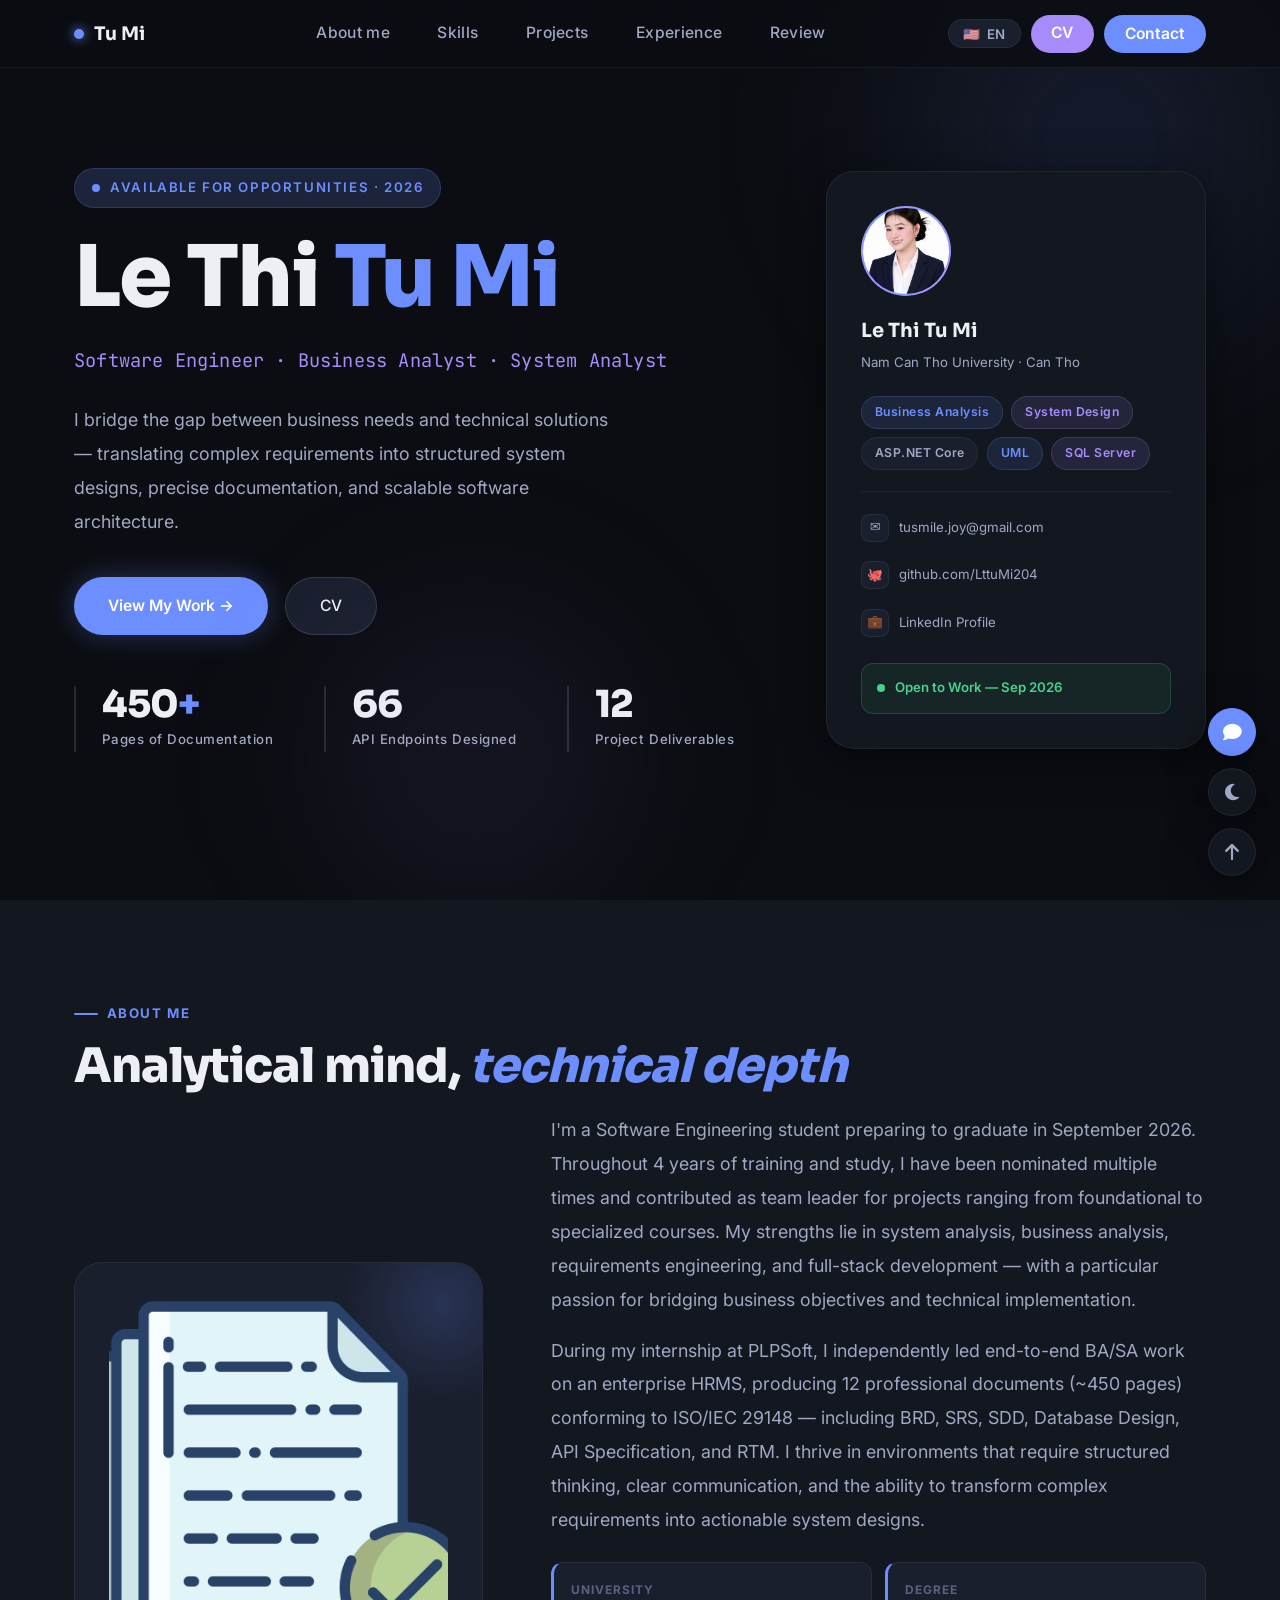
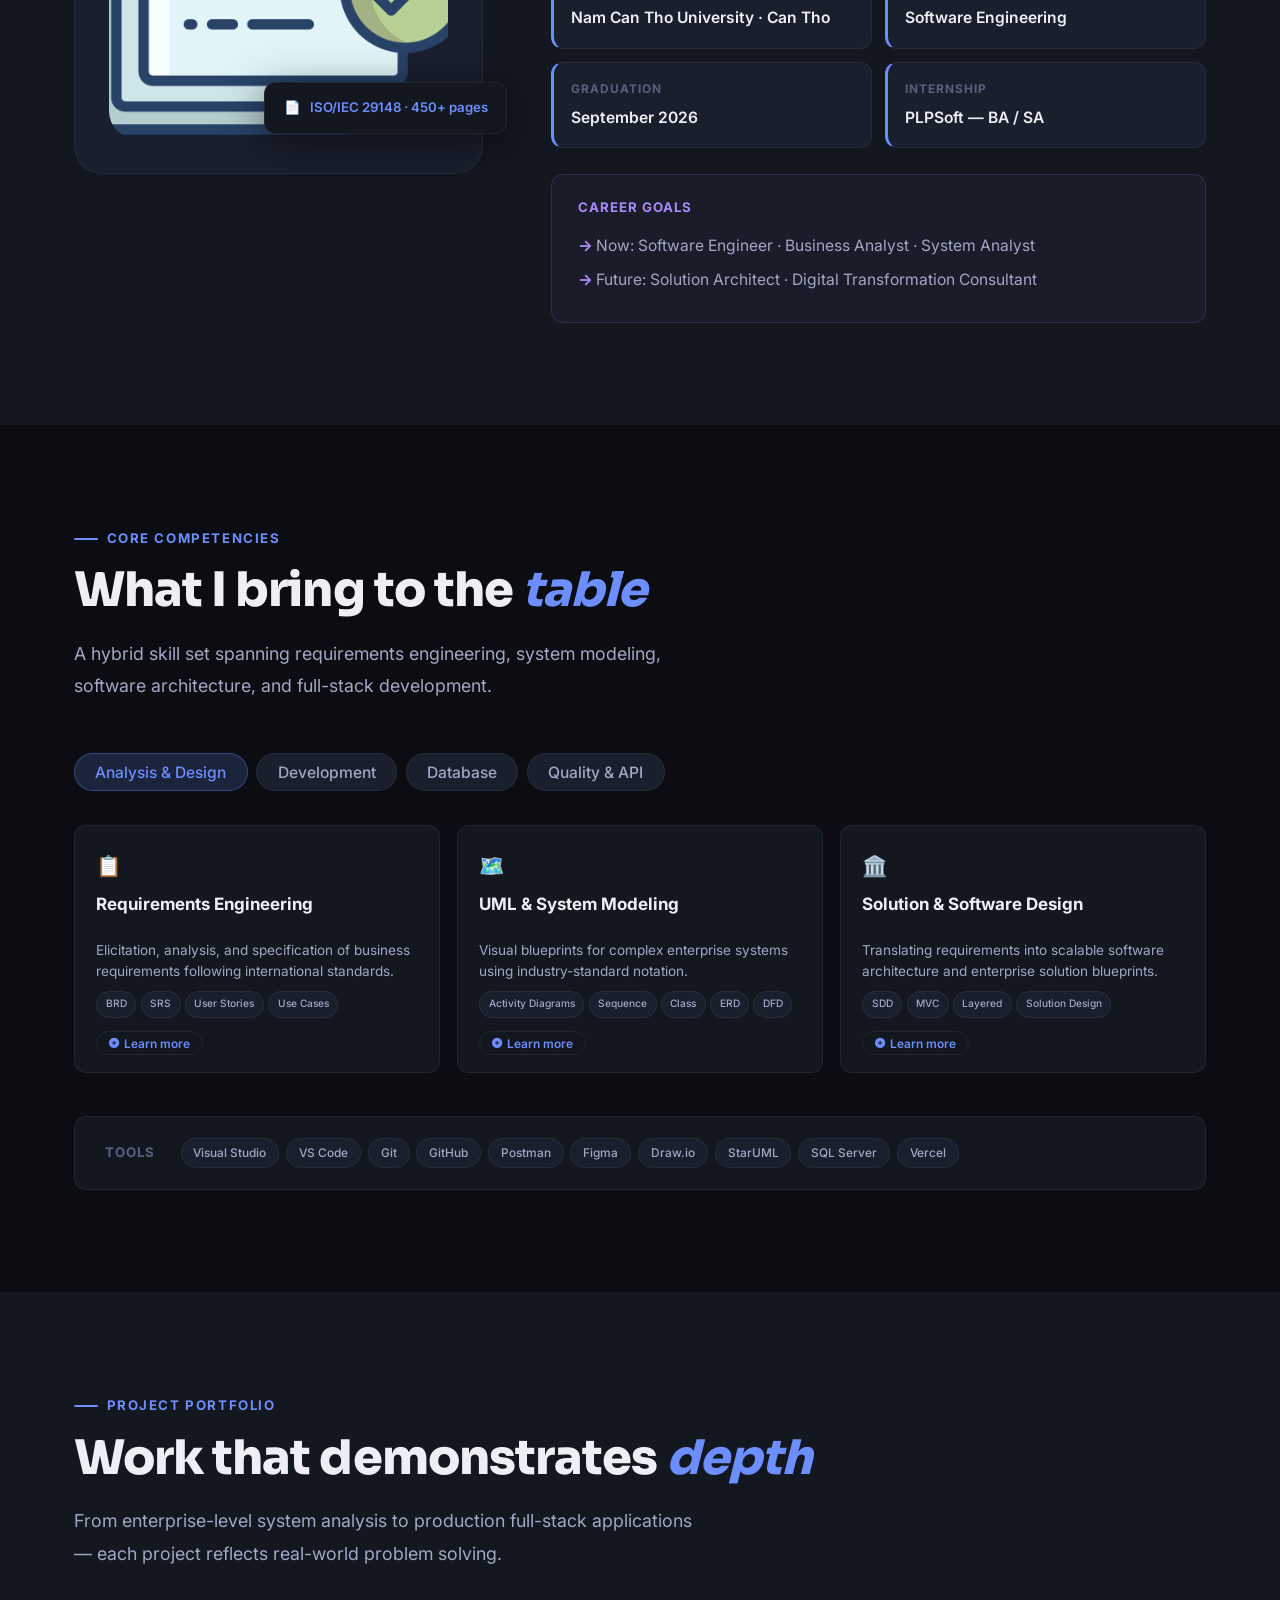
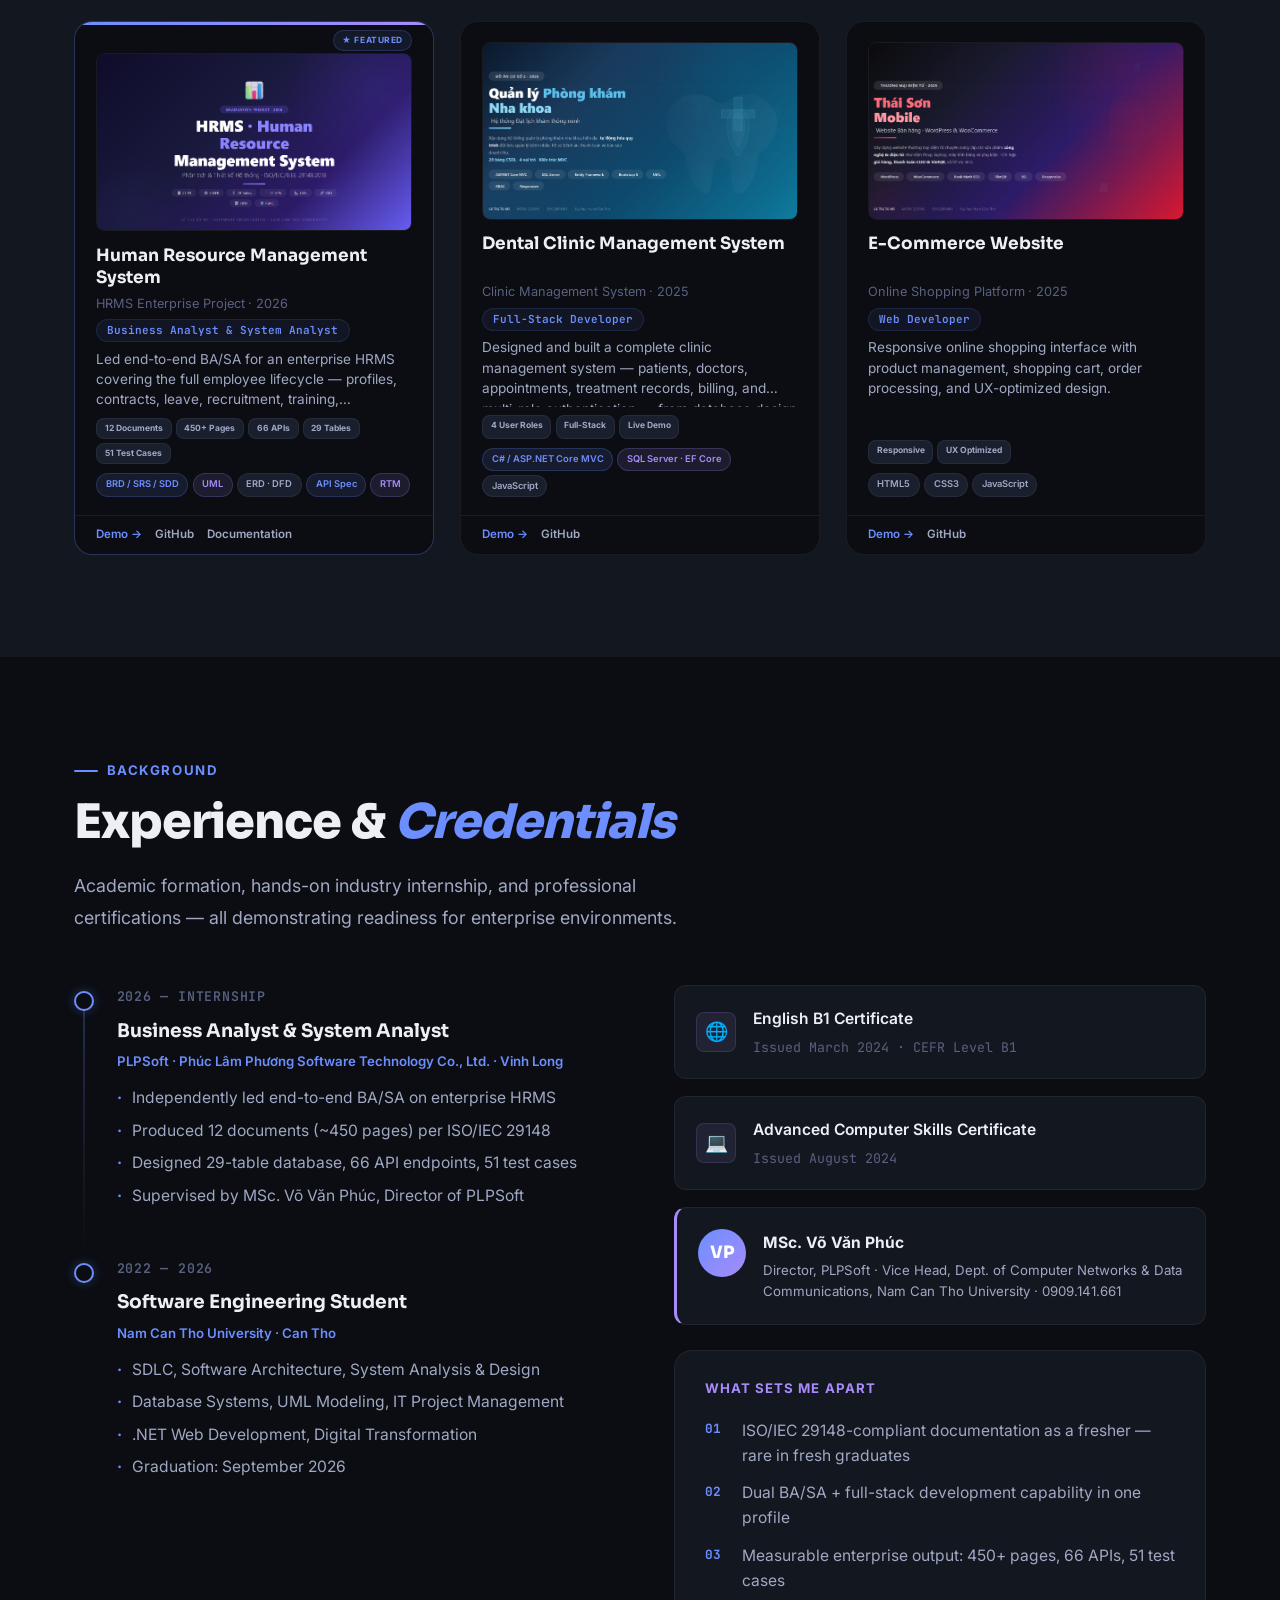
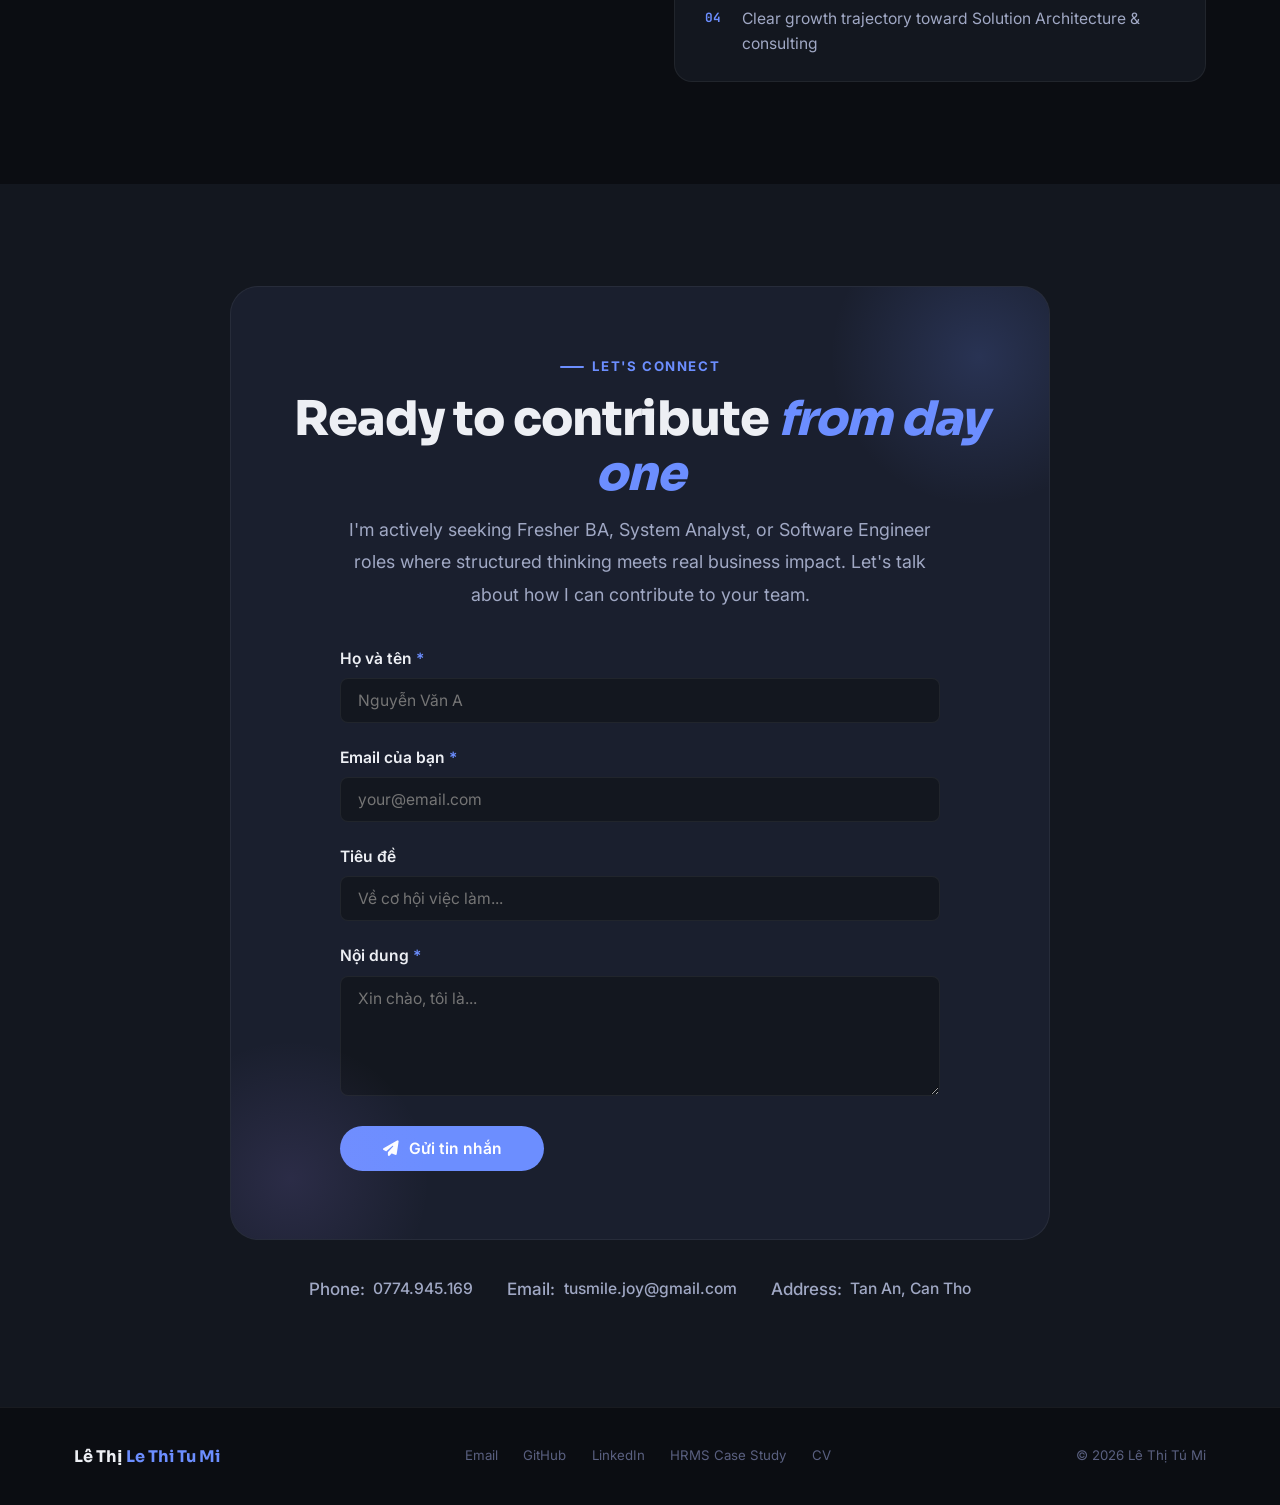
==== index.html @ e2812e94 "Cập nhật toàn bộ portfolio: thêm đánh giá chuyên gia, form liên hệ, CV và cải thiện giao diện" ====
<!DOCTYPE html>
<html lang="en" data-theme="dark">

<head>
  <meta charset="UTF-8" />
  <meta name="viewport" content="width=device-width,initial-scale=1.0" />
  <title>Le Thi Tu Mi — Software Engineer & Business Analyst</title>
  <link rel="preconnect" href="https://fonts.googleapis.com" />
  <link rel="preconnect" href="https://fonts.gstatic.com" crossorigin />
  <link
    href="https://fonts.googleapis.com/css2?family=Sora:wght@300;400;600;700;800&family=Inter:wght@300;400;500;600;700&family=JetBrains+Mono:wght@400;500&display=swap"
    rel="stylesheet" />
  <link rel="stylesheet" href="https://cdnjs.cloudflare.com/ajax/libs/font-awesome/6.5.1/css/all.min.css" />
  <style>
    /* ── TOKENS ─────────────────────────────── */
    :root {
      --accent: #6C8EFF;
      --accent-v: #A78BFA;
      --accent-glow: rgba(108, 142, 255, 0.18);
      --accent-glow2: rgba(167, 139, 250, 0.12);

      --fs-display: clamp(3.2rem, 7vw, 5rem);
      --fs-h2: clamp(2rem, 4vw, 2.8rem);
      --fs-h3: 1.25rem;
      --fs-body: 1.05rem;
      --fs-sm: 0.92rem;
      --fs-xs: 0.78rem;

      --radius-sm: 8px;
      --radius-md: 12px;
      --radius-lg: 18px;
      --radius-xl: 28px;

      --transition: 0.25s cubic-bezier(0.4, 0, 0.2, 1);
      --font-sans: 'Inter', system-ui, sans-serif;
      --font-display: 'Sora', system-ui, sans-serif;
      --font-mono: 'JetBrains Mono', monospace;
    }

    /* Ẩn nút theme trên header */
    .nav-theme {
      display: none !important;
    }

    [data-theme="dark"] {
      --bg: #0B0D12;
      --bg-2: #13171F;
      --bg-3: #1A1F2E;
      --bg-4: #232A3D;
      --border: rgba(255, 255, 255, 0.06);
      --border-h: rgba(255, 255, 255, 0.12);
      --text: #EDEFF4;
      --text-m: #A0A8C4;
      --text-s: #5A6080;
      --card-sh: 0 8px 40px rgba(0, 0, 0, 0.5);
    }

    [data-theme="light"] {
      --bg: #F2F4FA;
      --bg-2: #FFFFFF;
      --bg-3: #ECEEF6;
      --bg-4: #E2E6F2;
      --border: rgba(0, 0, 0, 0.06);
      --border-h: rgba(0, 0, 0, 0.12);
      --text: #111827;
      --text-m: #4B5577;
      --text-s: #9AA0BC;
      --card-sh: 0 8px 32px rgba(80, 90, 160, 0.08);
    }

    /* ── FLOATING ACTIONS ────────────────────── */
    .floating-actions {
      position: fixed;
      right: 24px;
      bottom: 24px;
      z-index: 9999;
      display: flex;
      flex-direction: column;
      gap: 12px;
    }

    .fab {
      width: 48px;
      height: 48px;
      border: 1px solid var(--border);
      border-radius: 50%;
      background: var(--bg-2);
      color: var(--text-m);
      font-size: 1.1rem;
      cursor: pointer;
      display: flex;
      align-items: center;
      justify-content: center;
      transition: all var(--transition);
      box-shadow: var(--card-sh);
      backdrop-filter: blur(8px);
    }

    .fab:hover {
      transform: translateY(-3px);
      border-color: var(--accent);
      color: var(--accent);
      box-shadow: 0 8px 24px rgba(108, 142, 255, 0.2);
    }

    .fab-primary {
      background: var(--accent);
      color: #fff;
      border-color: var(--accent);
    }

    .fab-primary:hover {
      background: var(--accent);
      color: #fff;
      opacity: 0.85;
      box-shadow: 0 8px 24px rgba(108, 142, 255, 0.35);
    }

    /* ── CHATBOX ──────────────────────────────── */
    .chatbox {
      position: fixed;
      right: 90px;
      bottom: 30px;
      width: 300px;
      background: var(--bg-2);
      border: 1px solid var(--border);
      border-radius: var(--radius-lg);
      overflow: hidden;
      box-shadow: 0 20px 50px rgba(0, 0, 0, 0.3);
      z-index: 9998;
      display: none;
    }

    .chatbox.show {
      display: block;
      animation: fadeChat 0.3s ease;
    }

    @keyframes fadeChat {
      from {
        opacity: 0;
        transform: translateY(16px) scale(0.96);
      }

      to {
        opacity: 1;
        transform: translateY(0) scale(1);
      }
    }

    .chat-header {
      background: var(--bg-3);
      padding: 14px 18px;
      font-weight: 600;
      font-size: var(--fs-sm);
      color: var(--text);
      display: flex;
      justify-content: space-between;
      align-items: center;
      border-bottom: 1px solid var(--border);
    }

    .chat-header span {
      cursor: pointer;
      color: var(--text-m);
      font-size: 1.2rem;
      transition: color var(--transition);
    }

    .chat-header span:hover {
      color: var(--text);
    }

    .chat-body {
      padding: 18px;
    }

    .chat-body p {
      font-size: var(--fs-sm);
      color: var(--text-m);
      margin-bottom: 12px;
    }

    .chat-link {
      display: flex;
      align-items: center;
      gap: 10px;
      padding: 10px 14px;
      border-radius: var(--radius-sm);
      background: var(--bg-3);
      border: 1px solid var(--border);
      color: var(--text-m);
      font-size: var(--fs-sm);
      transition: all var(--transition);
      margin-bottom: 6px;
    }

    .chat-link:hover {
      background: var(--accent-glow);
      border-color: var(--accent);
      color: var(--accent);
    }

    .chat-link i {
      width: 20px;
      text-align: center;
      font-size: 1rem;
    }

    /* ── RESET ───────────────────────────────── */
    *,
    *::before,
    *::after {
      box-sizing: border-box;
      margin: 0;
      padding: 0
    }

    html {
      scroll-behavior: smooth;
      font-size: 17px
    }

    body {
      background: var(--bg);
      color: var(--text);
      font-family: var(--font-sans);
      font-weight: 400;
      line-height: 1.8;
      -webkit-font-smoothing: antialiased;
      transition: background var(--transition), color var(--transition);
      overflow-x: hidden
    }

    a {
      color: inherit;
      text-decoration: none
    }

    ul {
      list-style: none
    }

    img {
      max-width: 100%;
      display: block
    }

    button {
      cursor: pointer;
      border: none;
      background: none;
      font-family: inherit
    }

    /* ── NAV ─────────────────────────────────── */
    nav {
      position: fixed;
      top: 0;
      left: 0;
      right: 0;
      z-index: 200;
      height: 68px;
      display: flex;
      align-items: center;
      justify-content: space-between;
      padding: 0 max(2rem, calc((100% - 1200px)/2 + 2rem));
      background: rgba(11, 13, 18, 0.78);
      backdrop-filter: blur(24px);
      border-bottom: 1px solid var(--border);
      transition: background var(--transition);
    }

    [data-theme="light"] nav {
      background: rgba(242, 244, 250, 0.85)
    }

    .nav-brand {
      font-family: var(--font-display);
      font-weight: 700;
      font-size: 1.1rem;
      color: var(--text);
      display: flex;
      align-items: center;
      gap: 0.6rem;
      min-width: 120px;
    }

    .nav-brand-dot {
      width: 10px;
      height: 10px;
      border-radius: 50%;
      background: var(--accent);
      display: inline-block;
      box-shadow: 0 0 12px var(--accent);
      flex-shrink: 0;
    }

    .nav-center {
      display: flex;
      align-items: center;
      gap: 2.8rem
    }

    .nav-center a {
      font-size: var(--fs-sm);
      font-weight: 500;
      color: var(--text-m);
      transition: color var(--transition);
      letter-spacing: 0.02em;
      white-space: nowrap;
    }

    .nav-center a:hover {
      color: var(--text)
    }

    .nav-center a.active {
      color: var(--text);
      border-bottom: 2px solid var(--accent);
      padding-bottom: 2px
    }

    .nav-right {
      display: flex;
      align-items: center;
      gap: 0.6rem;
      flex-shrink: 0
    }

    .nav-lang {
      font-size: var(--fs-xs);
      font-weight: 600;
      color: var(--text-m);
      border: 1px solid var(--border);
      border-radius: 100px;
      padding: 0.35rem 0.85rem;
      display: flex;
      align-items: center;
      gap: 0.4rem;
      transition: all var(--transition);
      background: var(--bg-3);
      min-width: 60px;
      justify-content: center;
    }

    .nav-lang:hover {
      border-color: var(--accent);
      color: var(--accent)
    }

    .nav-cta {
      font-size: var(--fs-sm);
      font-weight: 600;
      color: #fff;
      padding: 0.5rem 1.2rem;
      border-radius: 100px;
      transition: all var(--transition);
      letter-spacing: 0.01em;
      white-space: nowrap;
      display: inline-flex;
      align-items: center;
      justify-content: center;
      height: 38px;
      min-width: 60px;
    }

    .nav-cta:hover {
      opacity: 0.85;
      transform: translateY(-1px);
      box-shadow: 0 4px 20px rgba(108, 142, 255, 0.35);
    }

    .nav-hamburger {
      display: none;
      width: 38px;
      height: 38px;
      align-items: center;
      justify-content: center;
      border-radius: var(--radius-sm);
      background: var(--bg-3);
      border: 1px solid var(--border);
      font-size: 1.3rem;
      color: var(--text-m);
      flex-shrink: 0;
    }

    .mobile-menu {
      display: none;
      position: fixed;
      top: 68px;
      left: 0;
      right: 0;
      z-index: 190;
      background: var(--bg-2);
      border-bottom: 1px solid var(--border);
      padding: 1.5rem 2rem;
      flex-direction: column;
      gap: 1.25rem;
    }

    .mobile-menu a {
      font-size: 1rem;
      font-weight: 500;
      color: var(--text-m)
    }

    .mobile-menu a.active {
      color: var(--accent)
    }

    .mobile-menu.open {
      display: flex
    }

    /* ── DROPDOWN CONTACT ────────────────────── */
    .nav-dropdown {
      position: relative;
      display: inline-block;
    }

    .dropdown-toggle {
      background: var(--accent);
      border: none;
      padding: 0.5rem 1.2rem;
      border-radius: 100px;
      font-size: var(--fs-sm);
      font-weight: 600;
      color: #fff;
      height: 38px;
      min-width: 60px;
      display: inline-flex;
      align-items: center;
      justify-content: center;
      white-space: nowrap;
      cursor: pointer;
      transition: all var(--transition);
      letter-spacing: 0.01em;
    }

    .dropdown-toggle:hover {
      opacity: 0.85;
      transform: translateY(-1px);
      box-shadow: 0 4px 20px rgba(108, 142, 255, 0.35);
    }

    .dropdown-menu {
      position: absolute;
      top: calc(100% + 8px);
      right: 0;
      min-width: 220px;
      background: var(--bg-2);
      border: 1px solid var(--border);
      border-radius: var(--radius-md);
      padding: 0.5rem 0;
      box-shadow: var(--card-sh);
      opacity: 0;
      visibility: hidden;
      transform: translateY(-6px);
      transition: all var(--transition);
      z-index: 300;
      list-style: none;
    }

    .nav-dropdown:hover .dropdown-menu,
    .nav-dropdown.active .dropdown-menu {
      opacity: 1;
      visibility: visible;
      transform: translateY(0);
    }

    .dropdown-item {
      display: flex;
      align-items: center;
      gap: 0.75rem;
      padding: 0.55rem 1.25rem;
      font-size: var(--fs-sm);
      color: var(--text-m);
      transition: all var(--transition);
      text-decoration: none;
      white-space: nowrap;
    }

    .dropdown-item i {
      width: 18px;
      text-align: center;
      font-size: 0.95rem;
      color: var(--accent);
    }

    .dropdown-item:hover {
      background: var(--accent-glow);
      color: var(--text);
    }

    .dropdown-item:hover i {
      color: var(--text);
    }

    @media (max-width: 768px) {
      .nav-dropdown .dropdown-menu {
        position: static;
        opacity: 1;
        visibility: visible;
        transform: none;
        box-shadow: none;
        background: transparent;
        border: none;
        padding: 0.5rem 0 0 1rem;
        display: none;
        width: 100%;
      }

      .nav-dropdown.open .dropdown-menu {
        display: block;
      }

      .nav-dropdown .dropdown-toggle::after {
        content: ' ▾';
        font-size: 0.7rem;
      }

      .nav-dropdown.open .dropdown-toggle::after {
        content: ' ▴';
      }

      .dropdown-item {
        padding: 0.4rem 0.75rem;
        color: var(--text-m);
      }

      .dropdown-item i {
        width: 20px;
        font-size: 1rem;
      }
    }

    /* ── HERO ─────────────────────────────────── */
    #hero {
      min-height: 100vh;
      display: flex;
      align-items: center;
      padding: 88px max(2rem, calc((100% - 1200px)/2 + 2rem)) 4rem;
      position: relative;
      overflow: hidden;
    }

    .hero-orb {
      position: absolute;
      pointer-events: none;
      border-radius: 50%;
      filter: blur(80px);
    }

    .orb-1 {
      width: 600px;
      height: 600px;
      top: -160px;
      right: -120px;
      background: radial-gradient(circle, rgba(108, 142, 255, 0.15) 0%, transparent 70%);
      animation: orbFloat 8s ease-in-out infinite;
    }

    .orb-2 {
      width: 440px;
      height: 440px;
      bottom: -80px;
      left: 20%;
      background: radial-gradient(circle, rgba(167, 139, 250, 0.10) 0%, transparent 70%);
      animation: orbFloat 10s ease-in-out infinite reverse;
    }

    @keyframes orbFloat {

      0%,
      100% {
        transform: translateY(0)
      }

      50% {
        transform: translateY(-28px)
      }
    }

    .hero-inner {
      display: grid;
      grid-template-columns: 1fr 380px;
      gap: 4rem;
      align-items: center;
      width: 100%;
    }

    .hero-label {
      display: inline-flex;
      align-items: center;
      gap: 0.6rem;
      font-size: var(--fs-xs);
      font-weight: 600;
      letter-spacing: 0.12em;
      text-transform: uppercase;
      color: var(--accent);
      background: var(--accent-glow);
      border: 1px solid rgba(108, 142, 255, 0.2);
      padding: 0.4rem 1rem;
      border-radius: 100px;
      margin-bottom: 1.5rem;
      white-space: nowrap;
    }

    .hero-label-dot {
      width: 8px;
      height: 8px;
      border-radius: 50%;
      background: var(--accent);
      animation: pulse 2s infinite;
      flex-shrink: 0
    }

    @keyframes pulse {

      0%,
      100% {
        opacity: 1
      }

      50% {
        opacity: 0.3
      }
    }

    h1.hero-name {
      font-family: var(--font-display);
      font-size: var(--fs-display);
      font-weight: 800;
      line-height: 1.05;
      color: var(--text);
      margin-bottom: 0.5rem;
      letter-spacing: -0.02em;
      min-height: 1.2em;
    }

    h1.hero-name .accent {
      color: var(--accent)
    }

    .hero-title-line {
      font-family: var(--font-mono);
      font-size: clamp(0.95rem, 1.6vw, 1.1rem);
      color: var(--accent-v);
      margin-bottom: 1.5rem;
      letter-spacing: 0.01em;
      min-height: 1.6em;
    }

    .hero-bio {
      font-size: var(--fs-body);
      color: var(--text-m);
      max-width: 540px;
      line-height: 1.9;
      margin-bottom: 2.25rem;
    }

    .hero-actions {
      display: flex;
      flex-wrap: wrap;
      gap: 1rem;
      margin-bottom: 3rem
    }

    .btn-primary {
      display: inline-flex;
      align-items: center;
      gap: 0.6rem;
      background: var(--accent);
      color: #fff;
      padding: 0.85rem 2rem;
      border-radius: 100px;
      font-size: var(--fs-sm);
      font-weight: 600;
      transition: all var(--transition);
      box-shadow: 0 0 28px rgba(108, 142, 255, 0.3);
      white-space: nowrap;
    }

    .btn-primary:hover {
      transform: translateY(-2px);
      box-shadow: 0 6px 40px rgba(108, 142, 255, 0.45)
    }

    .btn-outline {
      display: inline-flex;
      align-items: center;
      gap: 0.6rem;
      border: 1px solid var(--border-h);
      color: var(--text);
      padding: 0.83rem 2rem;
      border-radius: 100px;
      font-size: var(--fs-sm);
      font-weight: 500;
      transition: all var(--transition);
      background: var(--bg-3);
      white-space: nowrap;
    }

    .btn-outline:hover {
      border-color: var(--accent);
      color: var(--accent);
      background: var(--accent-glow)
    }

    .hero-stats {
      display: flex;
      gap: 3rem;
      flex-wrap: wrap
    }

    .stat {
      border-left: 2px solid var(--border-h);
      padding-left: 1.5rem;
      min-width: 120px
    }

    .stat-n {
      font-family: var(--font-display);
      font-size: 2.2rem;
      font-weight: 800;
      color: var(--text);
      line-height: 1;
      letter-spacing: -0.02em;
    }

    .stat-n .accent {
      color: var(--accent)
    }

    .stat-l {
      font-size: var(--fs-xs);
      color: var(--text-m);
      font-weight: 500;
      letter-spacing: 0.04em;
      margin-top: 0.25rem
    }

    /* Hero card */
    .hero-card {
      width: 380px;
      max-width: 380px;
      flex-shrink: 0;
      background: var(--bg-2);
      border: 1px solid var(--border);
      border-radius: var(--radius-xl);
      padding: 2rem;
      box-shadow: var(--card-sh);
      position: relative;
      transition: border-color var(--transition);
    }

    .hero-card:hover {
      border-color: var(--border-h)
    }

    .hero-card::before {
      content: '';
      position: absolute;
      inset: -1px;
      border-radius: var(--radius-xl);
      background: linear-gradient(135deg, rgba(108, 142, 255, 0.2), transparent 60%, rgba(167, 139, 250, 0.1));
      z-index: -1;
    }

    .hc-avatar {
      width: 90px;
      height: 90px;
      border-radius: 50%;
      background: linear-gradient(135deg, var(--accent), var(--accent-v));
      display: flex;
      align-items: center;
      justify-content: center;
      overflow: hidden;
      margin-bottom: 1rem;
      border: 2px solid rgba(255, 255, 255, 0.1);
      flex-shrink: 0;
    }

    .hc-avatar img {
      width: 100%;
      height: 100%;
      object-fit: cover;
      display: block;
    }

    .hc-name {
      font-family: var(--font-display);
      font-size: 1.15rem;
      font-weight: 700;
      color: var(--text);
      margin-bottom: 0.15rem;
      min-height: 1.6em;
    }

    .hc-sub {
      font-size: var(--fs-xs);
      color: var(--text-m);
      margin-bottom: 1.25rem;
      min-height: 1.4em;
    }

    .hc-tags {
      display: flex;
      flex-wrap: wrap;
      gap: 0.5rem;
      margin-bottom: 1.25rem;
      min-height: 2.2rem
    }

    .chip {
      font-size: 0.72rem;
      font-weight: 600;
      letter-spacing: 0.04em;
      padding: 0.25rem 0.75rem;
      border-radius: 100px;
      white-space: nowrap;
    }

    .chip-blue {
      background: rgba(108, 142, 255, 0.12);
      color: var(--accent);
      border: 1px solid rgba(108, 142, 255, 0.2)
    }

    .chip-violet {
      background: rgba(167, 139, 250, 0.12);
      color: var(--accent-v);
      border: 1px solid rgba(167, 139, 250, 0.2)
    }

    .chip-muted {
      background: var(--bg-3);
      color: var(--text-m);
      border: 1px solid var(--border)
    }

    .hc-sep {
      border: none;
      border-top: 1px solid var(--border);
      margin: 1rem 0
    }

    .hc-link {
      display: flex;
      align-items: center;
      gap: 0.6rem;
      font-size: var(--fs-xs);
      color: var(--text-m);
      margin-bottom: 0.6rem;
      transition: color var(--transition);
      min-height: 2.2rem;
    }

    .hc-link:hover {
      color: var(--accent)
    }

    .hc-link-ico {
      width: 28px;
      height: 28px;
      border-radius: var(--radius-sm);
      background: var(--bg-3);
      border: 1px solid var(--border);
      display: flex;
      align-items: center;
      justify-content: center;
      flex-shrink: 0;
      font-size: 0.75rem;
    }

    .hc-status {
      margin-top: 1.25rem;
      background: rgba(72, 210, 140, 0.08);
      border: 1px solid rgba(72, 210, 140, 0.2);
      border-radius: var(--radius-md);
      padding: 0.6rem 0.9rem;
      display: flex;
      align-items: center;
      gap: 0.6rem;
      font-size: var(--fs-xs);
      font-weight: 600;
      color: #48d28c;
      min-height: 3rem;
    }

    .status-dot {
      width: 8px;
      height: 8px;
      border-radius: 50%;
      background: #48d28c;
      animation: pulse 2s infinite;
      flex-shrink: 0
    }

    /* ── SECTION BASE ─────────────────────────── */
    .section {
      padding: 6rem max(2rem, calc((100% - 1200px)/2 + 2rem))
    }

    .eyebrow {
      font-size: var(--fs-xs);
      font-weight: 700;
      letter-spacing: 0.12em;
      text-transform: uppercase;
      color: var(--accent);
      margin-bottom: 0.75rem;
      display: flex;
      align-items: center;
      gap: 0.5rem;
    }

    .eyebrow::before {
      content: '';
      width: 24px;
      height: 2px;
      background: var(--accent);
      border-radius: 2px;
      flex-shrink: 0
    }

    h2.section-title {
      font-family: var(--font-display);
      font-size: var(--fs-h2);
      font-weight: 800;
      color: var(--text);
      line-height: 1.15;
      letter-spacing: -0.02em;
      margin-bottom: 0.75rem;
      min-height: 1.3em;
    }

    h2.section-title em {
      font-style: italic;
      color: var(--accent)
    }

    .section-sub {
      font-size: var(--fs-body);
      color: var(--text-m);
      max-width: 620px;
      line-height: 1.8;
      margin-bottom: 3rem
    }

    /* ── ABOUT ─────────────────────────────────── */
    #about {
      background: var(--bg-2)
    }

    .about-grid {
      display: grid;
      grid-template-columns: 1fr 1.6fr;
      gap: 4rem;
      align-items: center
    }

    .about-img-wrap {
      position: relative
    }

    .about-img-box {
      background: var(--bg-3);
      border: 1px solid var(--border);
      border-radius: var(--radius-xl);
      aspect-ratio: 4/5;
      display: flex;
      flex-direction: column;
      align-items: center;
      justify-content: center;
      gap: 0.75rem;
      color: var(--text-s);
      font-size: 0.82rem;
      text-align: center;
      padding: 2rem;
      position: relative;
      overflow: hidden;
    }

    .about-img-box img {
      width: 100%;
      height: 100%;
      object-fit: cover;
      border-radius: var(--radius-xl);
    }

    .about-img-box::before {
      content: '';
      position: absolute;
      top: -60px;
      right: -60px;
      width: 200px;
      height: 200px;
      border-radius: 50%;
      background: radial-gradient(circle, var(--accent-glow), transparent 70%);
    }

    .about-float {
      position: absolute;
      right: -24px;
      bottom: 40px;
      background: var(--bg-2);
      border: 1px solid var(--border);
      border-radius: var(--radius-md);
      padding: 0.75rem 1.1rem;
      box-shadow: var(--card-sh);
      font-size: var(--fs-xs);
      font-weight: 600;
      color: var(--accent);
      display: flex;
      align-items: center;
      gap: 0.5rem;
      white-space: nowrap;
    }

    .about-body {
      font-size: var(--fs-body);
      color: var(--text-m);
      line-height: 1.9;
      margin-bottom: 1rem
    }

    .about-hl {
      display: grid;
      grid-template-columns: 1fr 1fr;
      gap: 0.75rem;
      margin: 1.5rem 0;
    }

    .hl-item {
      background: var(--bg-3);
      border: 1px solid var(--border);
      border-radius: var(--radius-md);
      padding: 0.9rem 1rem;
      border-left: 3px solid var(--accent);
    }

    .hl-label {
      font-size: 0.7rem;
      font-weight: 700;
      letter-spacing: 0.08em;
      text-transform: uppercase;
      color: var(--text-s);
      margin-bottom: 0.25rem
    }

    .hl-val {
      font-size: var(--fs-sm);
      font-weight: 600;
      color: var(--text)
    }

    .goals-box {
      background: rgba(167, 139, 250, 0.05);
      border: 1px solid rgba(167, 139, 250, 0.15);
      border-radius: var(--radius-md);
      padding: 1.25rem 1.5rem;
    }

    .goals-title {
      font-size: var(--fs-xs);
      font-weight: 700;
      letter-spacing: 0.08em;
      text-transform: uppercase;
      color: var(--accent-v);
      margin-bottom: 0.75rem
    }

    .goals-list li {
      font-size: var(--fs-sm);
      color: var(--text-m);
      padding-left: 1.1rem;
      position: relative;
      margin-bottom: 0.35rem
    }

    .goals-list li::before {
      content: '→';
      position: absolute;
      left: 0;
      color: var(--accent-v);
      font-weight: 700
    }

    /* ── SKILLS ─────────────────────────────────── */
    #skills {
      background: var(--bg)
    }

    .skills-tabs {
      display: flex;
      gap: 0.5rem;
      flex-wrap: wrap;
      margin-bottom: 2rem;
    }

    .stab {
      font-size: var(--fs-sm);
      font-weight: 500;
      padding: 0.5rem 1.2rem;
      border-radius: 100px;
      border: 1px solid var(--border);
      color: var(--text-m);
      background: var(--bg-3);
      transition: all var(--transition);
      white-space: nowrap;
      cursor: pointer;
    }

    .stab:hover,
    .stab.active {
      background: var(--accent-glow);
      border-color: rgba(108, 142, 255, 0.35);
      color: var(--accent);
    }

    .skills-panels {}

    .skill-panel {
      display: none;
    }

    .skill-panel.active {
      display: grid;
      grid-template-columns: repeat(3, 1fr);
      gap: 1rem;
      animation: fadeUp 0.35s ease;
    }

    @keyframes fadeUp {
      from {
        opacity: 0;
        transform: translateY(10px);
      }

      to {
        opacity: 1;
        transform: translateY(0);
      }
    }

    .sk-card {
      background: var(--bg-2);
      border: 1px solid var(--border);
      border-radius: var(--radius-md);
      padding: 1.25rem 1.25rem 1rem;
      transition: all var(--transition);
      display: flex;
      flex-direction: column;
      height: 100%;
      min-height: 180px;
      position: relative;
    }

    .sk-card:hover {
      border-color: var(--border-h);
      transform: translateY(-2px);
      box-shadow: 0 8px 24px rgba(108, 142, 255, 0.06);
    }

    .sk-icon {
      font-size: 1.2rem;
      margin-bottom: 0.5rem;
    }

    .sk-name {
      font-size: 1rem;
      font-weight: 700;
      color: var(--text);
      margin-bottom: 0.2rem;
      line-height: 1.3;
      min-height: 2.6rem;
      display: -webkit-box;
      -webkit-line-clamp: 2;
      -webkit-box-orient: vertical;
      overflow: hidden;
    }

    .sk-desc {
      font-size: 0.8rem;
      color: var(--text-m);
      line-height: 1.5;
      margin-bottom: 0.6rem;
      flex: 1;
      display: -webkit-box;
      -webkit-line-clamp: 2;
      -webkit-box-orient: vertical;
      overflow: hidden;
      min-height: 2.4rem;
    }

    .sk-tags {
      display: flex;
      flex-wrap: wrap;
      gap: 0.25rem;
      margin-bottom: 0.5rem;
      min-height: 1.6rem;
    }

    .sk-tag {
      font-size: 0.6rem;
      font-weight: 500;
      padding: 0.1rem 0.5rem;
      border-radius: 100px;
      background: var(--bg-3);
      color: var(--text-m);
      border: 1px solid var(--border);
      white-space: nowrap;
    }

    /* ── NÚT XEM THÊM ── */
    .sk-more-btn {
      font-size: 0.7rem;
      font-weight: 600;
      color: var(--accent);
      background: transparent;
      border: 1px solid var(--border);
      padding: 0.2rem 0.7rem;
      border-radius: 100px;
      cursor: pointer;
      transition: all var(--transition);
      margin-top: 0.25rem;
      align-self: flex-start;
      display: inline-flex;
      align-items: center;
      gap: 0.3rem;
    }

    .sk-more-btn:hover {
      background: var(--accent-glow);
      border-color: var(--accent);
    }

    .sk-more-btn i {
      font-size: 0.6rem;
    }

    /* ── POPUP SKILL DETAIL ── */
    .skill-popup-overlay {
      position: fixed;
      inset: 0;
      background: rgba(0, 0, 0, 0.65);
      backdrop-filter: blur(16px);
      -webkit-backdrop-filter: blur(16px);
      z-index: 9999;
      display: none;
      align-items: center;
      justify-content: center;
      padding: 2rem;
      animation: overlayFade 0.3s ease;
    }

    .skill-popup-overlay.open {
      display: flex;
    }

    @keyframes overlayFade {
      from {
        opacity: 0;
      }

      to {
        opacity: 1;
      }
    }

    .skill-popup {
      background: var(--bg-2);
      border: 1px solid var(--border);
      border-radius: var(--radius-xl);
      width: 860px;
      height: 540px;
      max-width: 94vw;
      max-height: 88vh;
      box-shadow: 0 32px 80px rgba(0, 0, 0, 0.6);
      position: relative;
      animation: popupSlide 0.35s cubic-bezier(0.34, 1.56, 0.64, 1);
      display: flex;
      flex-direction: column;
      overflow: hidden;
    }

    @keyframes popupSlide {
      from {
        transform: scale(0.95) translateY(16px);
        opacity: 0;
      }

      to {
        transform: scale(1) translateY(0);
        opacity: 1;
      }
    }

    .skill-popup::before {
      content: '';
      position: absolute;
      top: 0;
      left: 0;
      right: 0;
      height: 3px;
      background: linear-gradient(90deg, var(--accent), var(--accent-v), var(--accent));
      background-size: 200% 100%;
      animation: gradientMove 3s ease-in-out infinite;
    }

    @keyframes gradientMove {

      0%,
      100% {
        background-position: 0% 50%;
      }

      50% {
        background-position: 100% 50%;
      }
    }

    /* ── POPUP HEADER ── */
    .skill-popup-header {
      padding: 1rem 2rem 0.6rem 2rem;
      border-bottom: 1px solid var(--border);
      flex-shrink: 0;
      background: var(--bg-3);
    }

    .skill-popup-header .header-top {
      display: flex;
      align-items: center;
      gap: 0.75rem;
    }

    .skill-popup-header .header-icon {
      width: 36px;
      height: 36px;
      border-radius: var(--radius-sm);
      background: var(--accent-glow);
      border: 1px solid rgba(108, 142, 255, 0.2);
      display: flex;
      align-items: center;
      justify-content: center;
      font-size: 1rem;
      flex-shrink: 0;
    }

    .skill-popup-header h3 {
      font-family: var(--font-display);
      font-size: 1.05rem;
      font-weight: 700;
      color: var(--text);
      margin: 0;
      flex: 1;
    }

    .skill-popup-header .header-badge {
      font-size: 0.55rem;
      font-weight: 600;
      padding: 0.1rem 0.6rem;
      border-radius: 100px;
      background: var(--accent-glow);
      color: var(--accent);
      border: 1px solid rgba(108, 142, 255, 0.15);
      white-space: nowrap;
    }

    .skill-popup-header p {
      font-size: 0.72rem;
      color: var(--text-m);
      margin-top: 0.1rem;
      padding-left: 2.75rem;
    }

    /* ── HEADER RIGHT GROUP (nav buttons + close) ── */
    .header-right-group {
      display: flex;
      align-items: center;
      gap: 0.25rem;
      flex-shrink: 0;
      margin-left: auto;
    }

    .header-nav-btn {
      width: 28px;
      height: 28px;
      border-radius: 50%;
      border: 1px solid var(--border);
      background: var(--bg-2);
      color: var(--text-m);
      cursor: pointer;
      display: flex;
      align-items: center;
      justify-content: center;
      font-size: 0.7rem;
      transition: all var(--transition);
      padding: 0;
      font-family: var(--font-sans);
    }

    .header-nav-btn:hover {
      background: var(--accent-glow);
      border-color: var(--accent);
      color: var(--accent);
      transform: scale(1.05);
    }

    .header-nav-btn:active {
      transform: scale(0.92);
    }

    .header-nav-btn .nav-label {
      display: none;
    }

    /* Nút close nằm cạnh nút điều hướng */
    .skill-popup-close {
      width: 28px;
      height: 28px;
      border-radius: 50%;
      border: 1px solid var(--border);
      background: var(--bg-2);
      color: var(--text-m);
      cursor: pointer;
      display: flex;
      align-items: center;
      justify-content: center;
      font-size: 0.8rem;
      transition: all var(--transition);
      padding: 0;
      font-family: var(--font-sans);
      position: static;
      margin: 0;
    }

    .skill-popup-close:hover {
      background: rgba(255, 0, 0, 0.1);
      border-color: #ff4444;
      color: #ff4444;
      transform: scale(1.05);
    }

    /* ── POPUP BODY 2 CỘT ── */
    .skill-popup-body {
      display: flex;
      flex: 1;
      overflow: hidden;
      min-height: 0;
      height: calc(100% - 80px);
    }

    /* Cột trái: Danh sách kỹ năng */
    .skill-popup-sidebar {
      width: 220px;
      min-width: 190px;
      background: var(--bg-3);
      border-right: 1px solid var(--border);
      overflow-y: auto;
      padding: 0.5rem 0;
      flex-shrink: 0;
    }

    .skill-popup-sidebar .sidebar-title {
      font-size: 0.55rem;
      font-weight: 700;
      text-transform: uppercase;
      letter-spacing: 0.08em;
      color: var(--text-s);
      padding: 0.15rem 1.25rem 0.35rem;
      opacity: 0.7;
    }

    .skill-list-item {
      display: flex;
      align-items: center;
      gap: 0.6rem;
      padding: 0.5rem 1.25rem;
      cursor: pointer;
      transition: all var(--transition);
      border-left: 3px solid transparent;
      font-size: 0.8rem;
      color: var(--text-m);
      text-align: left;
      background: none;
      border-right: none;
      border-top: none;
      border-bottom: none;
      width: 100%;
      font-family: var(--font-sans);
      line-height: 1.2;
      position: relative;
    }

    .skill-list-item::after {
      content: '';
      position: absolute;
      right: 0.75rem;
      top: 50%;
      transform: translateY(-50%);
      width: 4px;
      height: 4px;
      border-radius: 50%;
      background: var(--border);
      opacity: 0;
      transition: all var(--transition);
    }

    .skill-list-item:hover {
      background: var(--bg-2);
      color: var(--text);
    }

    .skill-list-item:hover::after {
      opacity: 1;
      background: var(--text-s);
    }

    .skill-list-item.active {
      background: var(--bg-2);
      color: var(--text);
      border-left-color: var(--accent);
      font-weight: 600;
    }

    .skill-list-item.active::after {
      opacity: 1;
      background: var(--accent);
      box-shadow: 0 0 12px var(--accent-glow);
    }

    .skill-list-item .list-bullet {
      width: 6px;
      height: 6px;
      border-radius: 50%;
      background: var(--border);
      flex-shrink: 0;
      transition: all var(--transition);
    }

    .skill-list-item.active .list-bullet {
      background: var(--accent);
      box-shadow: 0 0 12px rgba(108, 142, 255, 0.4);
    }

    .skill-list-item .list-name {
      flex: 1;
    }

    .skill-list-item .list-count {
      font-size: 0.55rem;
      color: var(--text-s);
      background: var(--bg-3);
      padding: 0.05rem 0.4rem;
      border-radius: 100px;
      border: 1px solid var(--border);
    }

    /* ── Cột phải: Nội dung chi tiết ── */
    .skill-popup-content {
      flex: 1;
      overflow-y: auto;
      padding: 1rem 1.75rem 1.25rem 1.75rem;
      background: var(--bg-2);
    }

    .skill-popup-content::-webkit-scrollbar {
      width: 4px;
    }

    .skill-popup-content::-webkit-scrollbar-track {
      background: transparent;
    }

    .skill-popup-content::-webkit-scrollbar-thumb {
      background: var(--border);
      border-radius: 4px;
    }

    .skill-popup-content::-webkit-scrollbar-thumb:hover {
      background: var(--text-s);
    }

    .skill-detail-title {
      font-family: var(--font-display);
      font-size: 1.1rem;
      font-weight: 700;
      color: var(--text);
      margin-bottom: 0.05rem;
      letter-spacing: -0.01em;
    }

    .skill-detail-sub {
      font-size: 0.72rem;
      color: var(--accent);
      margin-bottom: 0.6rem;
      font-weight: 500;
      font-family: var(--font-mono);
      letter-spacing: 0.02em;
    }

    .skill-detail-desc {
      font-size: 0.82rem;
      color: var(--text-m);
      line-height: 1.65;
      padding: 0.6rem 0.85rem;
      background: var(--bg-3);
      border-radius: var(--radius-sm);
      border-left: 3px solid var(--accent);
      margin-bottom: 0.75rem;
    }

    .skill-detail-section {
      margin-bottom: 0.6rem;
    }

    .skill-detail-section h4 {
      font-size: 0.6rem;
      font-weight: 700;
      text-transform: uppercase;
      letter-spacing: 0.08em;
      color: var(--text-s);
      margin-bottom: 0.25rem;
      display: flex;
      align-items: center;
      gap: 0.4rem;
    }

    .skill-detail-section h4::after {
      content: '';
      flex: 1;
      height: 1px;
      background: var(--border);
    }

    .skill-detail-tags {
      display: flex;
      flex-wrap: wrap;
      gap: 0.25rem;
    }

    .skill-detail-tags span {
      font-size: 0.62rem;
      padding: 0.08rem 0.55rem;
      border-radius: 100px;
      background: var(--bg-3);
      color: var(--text-m);
      border: 1px solid var(--border);
      transition: all var(--transition);
    }

    .skill-detail-tags span:hover {
      border-color: var(--accent);
      color: var(--accent);
    }

    .skill-detail-links {
      display: flex;
      flex-wrap: wrap;
      gap: 0.35rem;
    }

    .skill-detail-links a {
      font-size: 0.68rem;
      padding: 0.12rem 0.65rem;
      border-radius: 100px;
      background: var(--bg-3);
      color: var(--text-m);
      border: 1px solid var(--border);
      transition: all var(--transition);
      display: inline-flex;
      align-items: center;
      gap: 0.25rem;
      text-decoration: none;
    }

    .skill-detail-links a:hover {
      background: var(--accent-glow);
      border-color: var(--accent);
      color: var(--accent);
      transform: translateY(-1px);
    }

    .skill-detail-links a i {
      font-size: 0.55rem;
    }

    /* ── TOOLS STRIP TRONG POPUP ── */
    .skill-detail-tools {
      display: flex;
      flex-wrap: wrap;
      gap: 0.25rem;
    }

    .skill-detail-tools span {
      font-size: 0.6rem;
      padding: 0.08rem 0.5rem;
      border-radius: 100px;
      background: var(--bg-3);
      color: var(--text-m);
      border: 1px solid var(--border);
      display: inline-flex;
      align-items: center;
      gap: 0.25rem;
    }

    .skill-detail-tools span::before {
      content: '⚡';
      font-size: 0.5rem;
    }

    /* ── RESPONSIVE ── */
    @media(max-width:820px) {
      .skill-popup {
        width: 95vw;
        height: 80vh;
        max-height: 90vh;
      }
    }

    @media(max-width:640px) {
      .skill-popup {
        height: 85vh;
        border-radius: var(--radius-lg);
        max-width: 98vw;
      }

      .skill-popup-header {
        padding: 0.6rem 1rem 0.4rem;
      }

      .skill-popup-header .header-top {
        flex-wrap: wrap;
      }

      .skill-popup-header .header-badge {
        margin-left: 0;
      }

      .skill-popup-header p {
        padding-left: 0;
      }

      .header-nav-group {
        margin-left: auto;
      }

      .header-nav-btn .nav-label {
        display: none;
      }

      .skill-popup-body {
        flex-direction: column;
        height: auto;
        flex: 1;
      }

      .skill-popup-sidebar {
        width: 100%;
        min-width: unset;
        max-height: 100px;
        border-right: none;
        border-bottom: 1px solid var(--border);
        display: flex;
        flex-wrap: nowrap;
        overflow-x: auto;
        padding: 0.25rem 0.5rem;
        gap: 0.15rem;
        align-items: center;
      }

      .skill-popup-sidebar .sidebar-title {
        display: none;
      }

      .skill-list-item {
        padding: 0.25rem 0.6rem;
        font-size: 0.7rem;
        border-left: none;
        border-bottom: 2px solid transparent;
        white-space: nowrap;
        flex-shrink: 0;
        width: auto;
        gap: 0.3rem;
      }

      .skill-list-item .list-bullet {
        display: none;
      }

      .skill-list-item .list-count {
        display: none;
      }

      .skill-list-item.active {
        border-left: none;
        border-bottom-color: var(--accent);
      }

      .skill-list-item::after {
        display: none;
      }

      .skill-popup-content {
        padding: 0.6rem 0.8rem 0.8rem;
        overflow-y: auto;
        flex: 1;
      }

      .skill-detail-title {
        font-size: 0.95rem;
      }

      .skill-detail-desc {
        font-size: 0.75rem;
        padding: 0.4rem 0.6rem;
      }

      .skill-detail-links a {
        font-size: 0.62rem;
        padding: 0.08rem 0.5rem;
      }
    }

    @media(max-width:400px) {
      .skill-popup-sidebar {
        max-height: 80px;
      }

      .skill-list-item {
        font-size: 0.62rem;
        padding: 0.15rem 0.4rem;
      }
    }

    .tools-strip {
      margin-top: 2.5rem;
      padding: 1.25rem 1.75rem;
      background: var(--bg-2);
      border: 1px solid var(--border);
      border-radius: var(--radius-md);
      display: flex;
      align-items: center;
      gap: 1.5rem;
      flex-wrap: wrap;
    }

    .tools-label-txt {
      font-size: var(--fs-xs);
      font-weight: 700;
      letter-spacing: 0.08em;
      text-transform: uppercase;
      color: var(--text-s);
      flex-shrink: 0;
    }

    .tools-chips {
      display: flex;
      flex-wrap: wrap;
      gap: 0.4rem;
    }

    .t-chip {
      font-size: 0.7rem;
      font-weight: 500;
      padding: 0.2rem 0.7rem;
      border-radius: 100px;
      background: var(--bg-3);
      color: var(--text-m);
      border: 1px solid var(--border);
    }


    /* ── PROJECTS ─────────────────────────────── */
    #projects {
      background: var(--bg-2)
    }

    .projects-grid {
      display: grid;
      grid-template-columns: 1fr 1fr 1fr;
      gap: 1.5rem;
    }

    .proj-card {
      background: var(--bg);
      border: 1px solid var(--border);
      border-radius: var(--radius-lg);
      overflow: hidden;
      display: flex;
      flex-direction: column;
      transition: all var(--transition);
      position: relative;
      height: 100%;
    }

    .proj-card:hover {
      border-color: var(--border-h);
      transform: translateY(-4px);
      box-shadow: 0 16px 48px rgba(0, 0, 0, 0.3)
    }

    .proj-card.featured {
      border-color: rgba(108, 142, 255, 0.3)
    }

    .proj-card.featured::before {
      content: '';
      position: absolute;
      top: 0;
      left: 0;
      right: 0;
      height: 3px;
      background: linear-gradient(90deg, var(--accent), var(--accent-v));
    }

    /* ── HEADER ── */
    .proj-head {
      padding: 0.5rem 1.25rem 0.15rem;
      display: flex;
      justify-content: flex-end;
      align-items: center;
      min-height: 1.2rem;
    }

    .proj-ico {
      display: none;
    }

    .feat-badge {
      font-size: 0.5rem;
      font-weight: 700;
      letter-spacing: 0.06em;
      text-transform: uppercase;
      color: var(--accent);
      background: rgba(108, 142, 255, 0.10);
      border: 1px solid rgba(108, 142, 255, 0.2);
      padding: 0.1rem 0.5rem;
      border-radius: 100px;
      white-space: nowrap;
    }

    /* ── BODY ── */
    .proj-body {
      padding: 0 1.25rem 0.75rem;
      flex: 1;
      display: flex;
      flex-direction: column;
      gap: 0.3rem;
    }

    /* ── ẢNH DỰ ÁN: có khoảng cách viền ── */
    .proj-image {
      margin: 0 0 0.5rem 0;
      padding: 0;
      border-radius: var(--radius-sm);
      overflow: hidden;
    }

    .proj-image img {
      width: 100%;
      border-radius: var(--radius-sm);
      aspect-ratio: 16/9;
      object-fit: cover;
      display: block;
      border: 1px solid var(--border);
    }

    /* ── TIÊU ĐỀ DỰ ÁN ── */
    .proj-title {
      font-family: var(--font-display);
      font-size: 1rem;
      font-weight: 700;
      color: var(--text);
      line-height: 1.3;
      min-height: 2.6rem;
      display: -webkit-box;
      -webkit-line-clamp: 2;
      -webkit-box-orient: vertical;
      overflow: hidden;
      margin-bottom: 0.05rem;
    }

    /* ── TÊN DỰ ÁN + THỜI GIAN ── */
    .proj-subtitle {
      font-size: 0.75rem;
      color: var(--text-m);
      font-weight: 500;
      margin-bottom: 0.1rem;
      line-height: 1.4;
    }

    .proj-subtitle span {
      color: var(--text-s);
      font-weight: 400;
    }

    /* ── VAI TRÒ ── */
    .proj-role {
      font-size: 0.65rem;
      color: var(--accent);
      font-weight: 600;
      font-family: var(--font-mono);
      background: rgba(108, 142, 255, 0.08);
      border: 1px solid rgba(108, 142, 255, 0.12);
      padding: 0.15rem 0.6rem;
      border-radius: 100px;
      display: inline-block;
      width: fit-content;
      word-break: break-word;
      white-space: normal;
      margin-bottom: 0.1rem;
      line-height: 1.4;
    }

    /* ── MÔ TẢ ── */
    .proj-desc {
      font-size: 0.8rem;
      color: var(--text-m);
      line-height: 1.5;
      margin-bottom: 0.2rem;
      flex: 1;
      display: -webkit-box;
      -webkit-line-clamp: 3;
      -webkit-box-orient: vertical;
      overflow: hidden;
      min-height: 3.6rem;
    }

    /* ── CÔNG CỤ SỬ DỤNG ── */
    .proj-tools {
      display: flex;
      flex-wrap: wrap;
      gap: 0.25rem;
      margin-bottom: 0.2rem;
      min-height: 1.6rem;
      padding: 0.1rem 0;
    }

    .tool-tag {
      font-size: 0.55rem;
      font-weight: 600;
      padding: 0.1rem 0.5rem;
      border-radius: 100px;
      background: var(--bg-3);
      color: var(--text-m);
      border: 1px solid var(--border);
      white-space: nowrap;
    }

    .tool-tag.primary {
      background: rgba(108, 142, 255, 0.12);
      color: var(--accent);
      border: 1px solid rgba(108, 142, 255, 0.2);
    }

    .tool-tag.violet {
      background: rgba(167, 139, 250, 0.12);
      color: var(--accent-v);
      border: 1px solid rgba(167, 139, 250, 0.2);
    }

    /* ── METRICS (nếu có) ── */
    .proj-metrics {
      display: flex;
      flex-wrap: wrap;
      gap: 0.25rem;
      margin-bottom: 0.15rem;
      min-height: 1.4rem;
    }

    .metric {
      font-size: 0.5rem;
      font-weight: 700;
      padding: 0.1rem 0.45rem;
      border-radius: var(--radius-sm);
      background: var(--bg-3);
      color: var(--text-m);
      border: 1px solid var(--border);
      white-space: nowrap;
    }

    /* ── FOOTER LINKS ── */
    .proj-foot {
      padding: 0.5rem 1.25rem;
      border-top: 1px solid var(--border);
      display: flex;
      gap: 0.75rem;
      flex-wrap: wrap;
      margin-top: auto;
      min-height: 2.2rem;
      align-items: center;
    }

    .plink {
      font-size: 0.68rem;
      font-weight: 600;
      color: var(--accent);
      display: flex;
      align-items: center;
      gap: 0.2rem;
      transition: gap var(--transition);
    }

    .plink:hover {
      gap: 0.4rem
    }

    .plink-m {
      color: var(--text-m)
    }

    /* ── EXPERIENCE ─────────────────────────── */
    #experience {
      background: var(--bg)
    }

    .exp-grid {
      display: grid;
      grid-template-columns: 1fr 1fr;
      gap: 4rem;
      align-items: start
    }

    .timeline {}

    .tl-item {
      position: relative;
      padding-left: 2.5rem;
      padding-bottom: 2.5rem
    }

    .tl-item:not(:last-child)::before {
      content: '';
      position: absolute;
      left: 9px;
      top: 20px;
      bottom: 0;
      width: 2px;
      background: linear-gradient(to bottom, var(--accent), transparent);
      opacity: 0.25;
    }

    .tl-dot {
      position: absolute;
      left: 0;
      top: 6px;
      width: 20px;
      height: 20px;
      border-radius: 50%;
      background: var(--bg);
      border: 2.5px solid var(--accent);
      box-shadow: 0 0 12px rgba(108, 142, 255, 0.3);
    }

    .tl-period {
      font-size: var(--fs-xs);
      font-weight: 600;
      letter-spacing: 0.06em;
      color: var(--text-s);
      margin-bottom: 0.3rem;
      text-transform: uppercase;
      font-family: var(--font-mono)
    }

    .tl-title {
      font-family: var(--font-display);
      font-size: 1.1rem;
      font-weight: 700;
      color: var(--text);
      margin-bottom: 0.15rem
    }

    .tl-org {
      font-size: var(--fs-xs);
      color: var(--accent);
      font-weight: 600;
      margin-bottom: 0.6rem
    }

    .tl-desc {
      font-size: var(--fs-sm);
      color: var(--text-m);
      line-height: 1.8
    }

    .tl-desc li {
      padding-left: 0.9rem;
      position: relative;
      margin-bottom: 0.25rem
    }

    .tl-desc li::before {
      content: '·';
      position: absolute;
      left: 0;
      color: var(--accent);
      font-weight: 700
    }

    /* Right col */
    .exp-right {
      display: flex;
      flex-direction: column;
      gap: 1rem
    }

    .cert-card {
      background: var(--bg-2);
      border: 1px solid var(--border);
      border-radius: var(--radius-md);
      padding: 1.1rem 1.25rem;
      display: flex;
      align-items: center;
      gap: 1rem;
      transition: all var(--transition);
    }

    .cert-card:hover {
      border-color: var(--border-h)
    }

    .cert-ico {
      width: 40px;
      height: 40px;
      border-radius: var(--radius-sm);
      background: rgba(167, 139, 250, 0.10);
      border: 1px solid rgba(167, 139, 250, 0.15);
      display: flex;
      align-items: center;
      justify-content: center;
      font-size: 1.1rem;
      flex-shrink: 0;
    }

    .cert-title {
      font-size: var(--fs-sm);
      font-weight: 600;
      color: var(--text);
      margin-bottom: 0.15rem
    }

    .cert-meta {
      font-size: var(--fs-xs);
      color: var(--text-s);
      font-family: var(--font-mono)
    }

    .ref-card {
      background: var(--bg-2);
      border: 1px solid var(--border);
      border-radius: var(--radius-md);
      padding: 1.25rem;
      display: flex;
      gap: 1rem;
      align-items: flex-start;
      border-left: 3px solid var(--accent-v);
    }

    .ref-av {
      width: 48px;
      height: 48px;
      border-radius: 50%;
      background: linear-gradient(135deg, var(--accent), var(--accent-v));
      display: flex;
      align-items: center;
      justify-content: center;
      font-family: var(--font-display);
      font-size: 1rem;
      font-weight: 800;
      color: #fff;
      flex-shrink: 0;
    }

    .ref-name {
      font-size: var(--fs-sm);
      font-weight: 700;
      color: var(--text);
      margin-bottom: 0.15rem
    }

    .ref-role {
      font-size: var(--fs-xs);
      color: var(--text-m);
      line-height: 1.6
    }

    .differentiators {
      background: var(--bg-2);
      border: 1px solid var(--border);
      border-radius: var(--radius-lg);
      padding: 1.5rem 1.75rem;
      margin-top: 0.5rem;
    }

    .diff-title {
      font-size: var(--fs-xs);
      font-weight: 700;
      letter-spacing: 0.08em;
      text-transform: uppercase;
      color: var(--accent-v);
      margin-bottom: 1rem
    }

    .diff-list {
      display: flex;
      flex-direction: column;
      gap: 0.75rem
    }

    .diff-item {
      display: flex;
      align-items: flex-start;
      gap: 0.75rem;
      font-size: var(--fs-sm);
      color: var(--text-m);
      line-height: 1.6;
    }

    .diff-num {
      font-family: var(--font-mono);
      font-size: 0.75rem;
      font-weight: 700;
      color: var(--accent);
      flex-shrink: 0;
      margin-top: 0.1rem;
      width: 24px;
    }

    /* ── CTA / CONTACT FORM ──────────────────── */
    #contact {
      background: var(--bg-2);
      text-align: center
    }

    .cta-inner {
      background: var(--bg-3);
      border: 1px solid var(--border);
      border-radius: var(--radius-xl);
      padding: 4rem 3.5rem;
      max-width: 820px;
      margin: 0 auto;
      position: relative;
      overflow: hidden;
    }

    .cta-inner::before {
      content: '';
      position: absolute;
      top: -80px;
      right: -80px;
      width: 300px;
      height: 300px;
      border-radius: 50%;
      background: radial-gradient(circle, var(--accent-glow), transparent 70%);
      pointer-events: none;
    }

    .cta-inner::after {
      content: '';
      position: absolute;
      bottom: -80px;
      left: -80px;
      width: 280px;
      height: 280px;
      border-radius: 50%;
      background: radial-gradient(circle, var(--accent-glow2), transparent 70%);
      pointer-events: none;
    }

    .cta-inner .section-title {
      margin-bottom: 0.75rem
    }

    .cta-inner .section-sub {
      margin: 0 auto 2rem;
      text-align: center
    }

    .contact-form {
      max-width: 600px;
      margin: 0 auto;
      text-align: left;
    }

    .form-group {
      margin-bottom: 1.25rem;
    }

    .form-group label {
      display: block;
      font-size: var(--fs-sm);
      font-weight: 600;
      color: var(--text);
      margin-bottom: 0.3rem;
    }

    .form-group input,
    .form-group textarea {
      width: 100%;
      padding: 0.7rem 1rem;
      border: 1px solid var(--border);
      border-radius: var(--radius-sm);
      background: var(--bg-2);
      color: var(--text);
      font-family: var(--font-sans);
      font-size: var(--fs-sm);
      transition: border-color var(--transition);
    }

    .form-group input:focus,
    .form-group textarea:focus {
      outline: none;
      border-color: var(--accent);
    }

    .form-group textarea {
      resize: vertical;
      min-height: 120px;
    }

    .form-error {
      color: #ff6b6b;
      font-size: var(--fs-xs);
      margin-top: 0.25rem;
      display: none;
    }

    .form-error.show {
      display: block;
    }

    /* ── FORM SUCCESS ENHANCEMENT ── */
    .form-success {
      background: rgba(72, 210, 140, 0.08);
      border: 1.5px solid rgba(72, 210, 140, 0.25);
      border-radius: var(--radius-md);
      padding: 1.5rem 1.5rem;
      text-align: center;
      display: none;
      animation: fadeInUp 0.4s ease;
      margin-bottom: 1.5rem;
    }

    .form-success.show {
      display: block;
    }

    @keyframes fadeInUp {
      from {
        opacity: 0;
        transform: translateY(12px);
      }

      to {
        opacity: 1;
        transform: translateY(0);
      }
    }

    .form-success .success-title {
      font-size: 1.1rem;
      font-weight: 700;
      color: var(--color-text-success, #3B6D11);
      margin-bottom: 0.3rem;
      font-family: var(--font-display);
    }

    .form-success .success-desc {
      font-size: 0.9rem;
      color: var(--text-m);
      line-height: 1.6;
    }

    .form-success .success-desc strong {
      color: var(--text);
      font-weight: 600;
    }

    .form-success .success-timer {
      margin-top: 0.6rem;
      font-size: 0.75rem;
      color: var(--text-s);
      opacity: 0.7;
    }

    .btn-reset-form {
      display: inline-flex;
      align-items: center;
      gap: 0.6rem;
      background: var(--bg-3);
      color: var(--text);
      padding: 0.7rem 2rem;
      border-radius: 100px;
      font-size: var(--fs-sm);
      font-weight: 600;
      transition: all var(--transition);
      border: 1px solid var(--border);
      cursor: pointer;
    }

    .btn-reset-form:hover {
      background: var(--accent-glow);
      border-color: var(--accent);
      color: var(--accent);
      transform: translateY(-2px);
    }

    .form-success .success-footer {
      font-size: 0.65rem;
      color: var(--text-s);
      opacity: 0.6;
      margin-top: 1rem;
      border-top: 0.5px solid var(--border);
      padding-top: 1rem;
    }

    .btn-submit {
      display: inline-flex;
      align-items: center;
      gap: 0.6rem;
      background: var(--accent);
      color: #fff;
      padding: 0.75rem 2.5rem;
      border-radius: 100px;
      font-size: var(--fs-sm);
      font-weight: 600;
      transition: all var(--transition);
      border: none;
      cursor: pointer;
    }

    .btn-submit:hover {
      opacity: 0.85;
      transform: translateY(-2px);
      box-shadow: 0 4px 20px rgba(108, 142, 255, 0.35);
    }

    .btn-submit:disabled {
      opacity: 0.6;
      cursor: not-allowed;
    }

    .cta-contacts {
      display: flex;
      flex-wrap: wrap;
      gap: 2rem;
      justify-content: center;
      margin-top: 2rem;
    }

    .cta-ci {
      display: flex;
      align-items: center;
      gap: 0.5rem;
      font-size: var(--fs-sm);
      color: var(--text-m);
      font-weight: 500;
    }

    .cta-ci-ico {
      font-size: 1rem
    }

    /* ── FOOTER ─────────────────────────────── */
    footer {
      background: var(--bg);
      border-top: 1px solid var(--border);
      padding: 2rem max(2rem, calc((100% - 1200px)/2 + 2rem));
      display: flex;
      align-items: center;
      justify-content: space-between;
      flex-wrap: wrap;
      gap: 1rem;
    }

    .foot-brand {
      font-family: var(--font-display);
      font-size: 0.95rem;
      font-weight: 700;
      color: var(--text);
      min-width: 140px
    }

    .foot-brand span {
      color: var(--accent)
    }

    .foot-links {
      display: flex;
      gap: 1.5rem
    }

    .foot-links a {
      font-size: var(--fs-xs);
      color: var(--text-s);
      transition: color var(--transition);
      white-space: nowrap
    }

    .foot-links a:hover {
      color: var(--accent)
    }

    .foot-copy {
      font-size: var(--fs-xs);
      color: var(--text-s)
    }

    /* ── SCROLL REVEAL ────────────────────── */
    .reveal {
      opacity: 0;
      transform: translateY(24px);
      transition: opacity 0.7s ease, transform 0.7s ease
    }

    .reveal.visible {
      opacity: 1;
      transform: translateY(0)
    }

    /* ── RESPONSIVE ──────────────────────── */
    @media(max-width:1024px) {
      .hero-inner {
        grid-template-columns: 1fr;
        gap: 3rem
      }

      .hero-card {
        width: 100%;
        max-width: 420px
      }

      .about-grid {
        grid-template-columns: 1fr;
        gap: 2.5rem
      }

      .about-img-box {
        aspect-ratio: 16/7
      }

      .exp-grid {
        grid-template-columns: 1fr;
        gap: 2.5rem
      }

      .projects-grid {
        grid-template-columns: 1fr 1fr;
        /* Tablet: 2 cột */
      }
    }

    @media(max-width:768px) {
      nav {
        padding: 0 1.25rem
      }

      .nav-center {
        display: none
      }

      .nav-hamburger {
        display: flex
      }

      .nav-cta {
        display: none
      }

      .dropdown-toggle {
        display: none;
      }

      .projects-grid {
        grid-template-columns: 1fr;
        /* Mobile: 1 cột */
      }

      .section {
        padding: 4rem 1.5rem
      }

      #hero {
        padding: 80px 1.5rem 3rem
      }

      .hero-stats {
        gap: 1.5rem
      }

      .cta-inner {
        padding: 3rem 1.5rem
      }

      footer {
        flex-direction: column;
        text-align: center;
        align-items: center
      }

      .about-float {
        display: none
      }

      .about-hl {
        grid-template-columns: 1fr
      }

      .hero-card {
        max-width: 100%
      }

      .floating-actions {
        right: 16px;
        bottom: 16px;
        gap: 10px;
      }

      .fab {
        width: 42px;
        height: 42px;
        font-size: 0.95rem;
      }

      .chatbox {
        right: 16px;
        bottom: 80px;
        width: 280px;
      }
    }

    html {
      scroll-behavior: smooth;
    }
  </style>
</head>

<body>

  <!-- NAV -->
  <nav>
    <div class="nav-brand" id="navBrand">
      <span class="nav-brand-dot"></span>
      <a href="" id="brandName">Tú Mi</a>
    </div>
    <div class="nav-center">
      <a href="#about" data-en="About me" data-vi="Về tôi">About me</a>
      <a href="#skills" data-en="Skills" data-vi="Kỹ năng">Skills</a>
      <a href="#projects" data-en="Projects" data-vi="Dự án">Projects</a>
      <a href="#experience" data-en="Experience" data-vi="Kinh nghiệm">Experience</a>
      <!-- Thêm vào nav-center -->
      <a href="projects/danh-gia.html" data-en="Review" data-vi="Đánh giá">Đánh giá</a>
    </div>
    <div class="nav-right">
      <button class="nav-lang" id="langBtn" title="Switch language">
        <span id="langFlag">🇺🇸</span><span id="langCode">EN</span>
      </button>
      <button class="nav-theme" id="themeBtn" title="Toggle theme">☀️</button>

      <a href="projects/cvweb.html" class="nav-cta" style="background:var(--accent-v)" data-en="CV" data-vi="CV">CV</a>
      <!-- Contact Dropdown -->
      <div class="nav-dropdown">
        <button class="dropdown-toggle" data-en="Contact" data-vi="Liên hệ">
          Contact
        </button>
        <ul class="dropdown-menu">
          <li>
            <a href="mailto:tusmile.joy@gmail.com" class="dropdown-item">
              <i class="fas fa-envelope"></i>
              <span>Email: tusmile.joy@gmail.com</span>
            </a>
          </li>
          <li>
            <a href="tel:0774945169" class="dropdown-item">
              <i class="fas fa-phone-alt"></i>
              <span>Call: 0774.945.169</span>
            </a>
          </li>
          <li>
            <a href="https://www.linkedin.com/in/tu-mi-le-thi-kpm/" target="_blank" rel="noopener noreferrer"
              class="dropdown-item">
              <i class="fab fa-linkedin-in"></i>
              <span>LinkedIn</span>
            </a>
          </li>
          <li>
            <a href="https://github.com/LttuMi204" target="_blank" rel="noopener noreferrer" class="dropdown-item">
              <i class="fab fa-github"></i>
              <span>GitHub</span>
            </a>
          </li>
          <li>
            <a href="https://zalo.me/0774945169" target="_blank" rel="noopener noreferrer" class="dropdown-item">
              <i class="fas fa-comment-dots" style="color:#0068FF;"></i>
              <span>Zalo: Lê Thị Tú Mi</span>
            </a>
          </li>
        </ul>
      </div>
      <button class="nav-hamburger" id="hamburger">☰</button>
    </div>
  </nav>

  <!-- MOBILE MENU -->
  <div class="mobile-menu" id="mobileMenu">
    <a href="#about" data-en="About" data-vi="Về tôi">About</a>
    <a href="#skills" data-en="Skills" data-vi="Kỹ năng">Skills</a>
    <a href="#projects" data-en="Projects" data-vi="Dự án">Projects</a>
    <a href="#experience" data-en="Experience" data-vi="Kinh nghiệm">Experience</a>
    <!-- Thêm vào nav-center -->
    <a href="projects/danh-gia.html" data-en="Review" data-vi="Đánh giá">Đánh giá</a>
    <a href="projects/cvweb.html" data-en="CV" data-vi="CV">CV</a>
    <a href="mailto:tusmile.joy@gmail.com" class="btn-primary" style="width:fit-content" data-en="Contact Me"
      data-vi="Liên hệ ngay">Contact Me</a>
  </div>

  <!-- HERO -->
  <section id="hero">
    <div class="hero-orb orb-1"></div>
    <div class="hero-orb orb-2"></div>
    <div class="hero-inner">
      <div class="hero-text">
        <div class="hero-label">
          <span class="hero-label-dot"></span>
          <span data-en="Available for Opportunities · 2026" data-vi="Sẵn sàng ứng tuyển · 2026">Available for
            Opportunities · 2026</span>
        </div>
        <h1 class="hero-name" id="heroName">
          Lê Thị <span class="accent">Tú Mi</span>
        </h1>
        <p class="hero-title-line">
          <span data-en="Software Engineer · Business Analyst · System Analyst"
            data-vi="Kỹ sư phần mềm · Phân tích nghiệp vụ · Phân tích hệ thống">Software Engineer · Business Analyst ·
            System Analyst</span>
        </p>
        <p class="hero-bio"
          data-en="I bridge the gap between business needs and technical solutions — translating complex requirements into structured system designs, precise documentation, and scalable software architecture."
          data-vi="Tôi kết nối nghiệp vụ và kỹ thuật — chuyển hóa yêu cầu phức tạp thành thiết kế hệ thống có cấu trúc, tài liệu chuẩn xác và kiến trúc phần mềm có khả năng mở rộng.">
          I bridge the gap between business needs and technical solutions — translating complex requirements into
          structured system designs, precise documentation, and scalable software architecture.
        </p>
        <div class="hero-actions">
          <a href="#projects" class="btn-primary" data-en="View My Work →" data-vi="Xem dự án →">View My Work →</a>
          <a href="projects/cvweb.html" class="btn-outline" data-en="CV" data-vi="CV">CV</a>
        </div>
        <div class="hero-stats">
          <div class="stat">
            <div class="stat-n"><span class="counter" data-target="450">0</span><span class="accent">+</span></div>
            <div class="stat-l" data-en="Pages of Documentation" data-vi="Trang tài liệu">Pages of Documentation</div>
          </div>
          <div class="stat">
            <div class="stat-n"><span class="counter" data-target="66">0</span></div>
            <div class="stat-l" data-en="API Endpoints Designed" data-vi="API Endpoints thiết kế">API Endpoints Designed
            </div>
          </div>
          <div class="stat">
            <div class="stat-n"><span class="counter" data-target="12">0</span></div>
            <div class="stat-l" data-en="Project Deliverables" data-vi="Tài liệu bàn giao">Project Deliverables</div>
          </div>
        </div>
      </div>

      <div class="hero-card">
        <div class="hc-avatar" aria-hidden="true">
          <img src="assets/images/avatar.png" alt="Avatar of Tu Mi" />
        </div>
        <div class="hc-name" id="cardName">Lê Thị Tú Mi</div>
        <div class="hc-sub">Nam Can Tho University · Can Tho</div>
        <div class="hc-tags">
          <span class="chip chip-blue">Business Analysis</span>
          <span class="chip chip-violet">System Design</span>
          <span class="chip chip-muted">ASP.NET Core</span>
          <span class="chip chip-blue">UML</span>
          <span class="chip chip-violet">SQL Server</span>
        </div>
        <hr class="hc-sep" />
        <a href="mailto:tusmile.joy@gmail.com" class="hc-link">
          <span class="hc-link-ico">✉</span>tusmile.joy@gmail.com
        </a>
        <a href="https://github.com/LttuMi204" target="_blank" class="hc-link">
          <span class="hc-link-ico">🐙</span>github.com/LttuMi204
        </a>
        <a href="https://www.linkedin.com/in/tu-mi-le-thi-kpm/" target="_blank" class="hc-link">
          <span class="hc-link-ico">💼</span>LinkedIn Profile
        </a>
        <div class="hc-status">
          <span class="status-dot"></span>
          <span data-en="Open to Work — Sep 2026" data-vi="Đang tìm việc — 9/2026">Open to Work — Sep 2026</span>
        </div>
      </div>
    </div>
  </section>

  <!-- ABOUT -->
  <section id="about" class="section">
    <div class="reveal">
      <div class="eyebrow" data-en="About Me" data-vi="Về tôi">About Me</div>
      <h2 class="section-title" data-en="Analytical mind, <em>technical depth</em>"
        data-vi="Tư duy phân tích, <em>chiều sâu kỹ thuật</em>">Analytical mind, <em>technical depth</em></h2>
    </div>
    <div class="about-grid">
      <div class="about-img-wrap reveal">
        <div class="about-img-box">
          <img src="assets/images/tailieu.png" alt="Professional profile photo of Tu Mi" />
        </div>
        <div class="about-float">
          <span>📄</span>
          <span data-en="ISO/IEC 29148 · 450+ pages" data-vi="ISO/IEC 29148 · 450+ trang">ISO/IEC 29148 · 450+
            pages</span>
        </div>
      </div>
      <div class="reveal">
        <p class="about-body"
          data-en="I'm a Software Engineering student preparing to graduate in September 2026. Throughout 4 years of training and study, I have been nominated multiple times and contributed as team leader for projects ranging from foundational to specialized courses. My strengths lie in system analysis, business analysis, requirements engineering, and full-stack development — with a particular passion for bridging business objectives and technical implementation."
          data-vi="Tôi là sinh viên Kỹ thuật phần mềm chuẩn bị tốt nghiệp tháng 9/2026. Trong suốt 4 năm rèn luyện và học tập, tôi đã nhiều lần được đề cử và đóng góp với vai trò trưởng nhóm các dự án từ các môn cơ sở đến chuyên ngành. Thế mạnh của tôi nằm ở phân tích hệ thống, phân tích nghiệp vụ, kỹ thuật yêu cầu và lập trình full-stack — với niềm đam mê đặc biệt trong việc kết nối mục tiêu kinh doanh với triển khai kỹ thuật.">
          I'm a Software Engineering student preparing to graduate in September 2026. Throughout 4 years of training and
          study, I have been nominated multiple times and contributed as team leader for projects ranging from
          foundational to specialized courses. My strengths lie in system analysis, business analysis, requirements
          engineering, and full-stack development — with a particular passion for bridging business objectives and
          technical implementation.
        </p>
        <p class="about-body"
          data-en="During my internship at PLPSoft, I independently led end-to-end BA/SA work on an enterprise HRMS, producing 12 professional documents (~450 pages) conforming to ISO/IEC 29148 — including BRD, SRS, SDD, Database Design, API Specification, and RTM. I thrive in environments that require structured thinking, clear communication, and the ability to transform complex requirements into actionable system designs."
          data-vi="Trong kỳ thực tập tại PLPSoft, tôi độc lập thực hiện toàn bộ công việc BA/SA cho hệ thống HRMS doanh nghiệp, tạo ra 12 tài liệu chuyên nghiệp (~450 trang) theo chuẩn ISO/IEC 29148 — gồm BRD, SRS, SDD, Database Design, API Spec và RTM. Tôi phát huy tốt nhất trong môi trường đòi hỏi tư duy có cấu trúc, giao tiếp rõ ràng và khả năng chuyển hóa yêu cầu phức tạp thành thiết kế hệ thống khả thi.">
          During my internship at PLPSoft, I independently led end-to-end BA/SA work on an enterprise HRMS, producing 12
          professional documents (~450 pages) conforming to ISO/IEC 29148 — including BRD, SRS, SDD, Database Design,
          API Specification, and RTM. I thrive in environments that require structured thinking, clear communication,
          and the ability to transform complex requirements into actionable system designs.
        </p>
        <div class="about-hl">
          <div class="hl-item">
            <div class="hl-label" data-en="University" data-vi="Trường">University</div>
            <div class="hl-val">Nam Can Tho University · Can Tho</div>
          </div>
          <div class="hl-item">
            <div class="hl-label" data-en="Degree" data-vi="Bằng cấp">Degree</div>
            <div class="hl-val" data-en="Software Engineering" data-vi="Kỹ sư Kỹ thuật phần mềm">Software Engineering
            </div>
          </div>
          <div class="hl-item">
            <div class="hl-label" data-en="Graduation" data-vi="Tốt nghiệp">Graduation</div>
            <div class="hl-val" data-en="September 2026" data-vi="Tháng 9, 2026">September 2026</div>
          </div>
          <div class="hl-item">
            <div class="hl-label" data-en="Internship" data-vi="Thực tập">Internship</div>
            <div class="hl-val">PLPSoft — BA / SA</div>
          </div>
        </div>
        <div class="goals-box">
          <div class="goals-title" data-en="Career Goals" data-vi="Mục tiêu nghề nghiệp">Career Goals</div>
          <ul class="goals-list">
            <li data-en="Now: Software Engineer · Business Analyst · System Analyst"
              data-vi="Hiện tại: Kỹ sư PM · BA · SA">Now: Software Engineer · Business Analyst · System Analyst</li>
            <li data-en="Future: Solution Architect · Digital Transformation Consultant"
              data-vi="Tương lai: Solution Architect · Tư vấn Chuyển đổi số">Future: Solution Architect · Digital
              Transformation Consultant</li>
          </ul>
        </div>
      </div>
    </div>
  </section>

  <!-- SKILLS -->
  <!-- SKILLS -->
  <section id="skills" class="section">
    <div class="reveal">
      <div class="eyebrow" data-en="Core Competencies" data-vi="Năng lực cốt lõi">Năng lực cốt lõi</div>
      <h2 class="section-title" data-en="What I bring to the <em>table</em>" data-vi="Những gì tôi <em>mang lại</em>">
        Những gì tôi <em>mang lại</em></h2>
      <p class="section-sub"
        data-en="A hybrid skill set spanning requirements engineering, system modeling, software architecture, and full-stack development."
        data-vi="Bộ kỹ năng lai kết hợp phân tích yêu cầu, mô hình hóa hệ thống, kiến trúc phần mềm và lập trình full-stack.">
        Bộ kỹ năng lai kết hợp phân tích yêu cầu, mô hình hóa hệ thống, kiến trúc phần mềm và lập trình full-stack.
      </p>
    </div>

    <div class="skills-tabs reveal">
      <button class="stab active" data-tab="analysis" data-en="Analysis & Design" data-vi="Phân tích & Thiết kế">Phân
        tích & Thiết kế</button>
      <button class="stab" data-tab="dev" data-en="Development" data-vi="Lập trình">Lập trình</button>
      <button class="stab" data-tab="db" data-en="Database" data-vi="Cơ sở dữ liệu">Cơ sở dữ liệu</button>
      <button class="stab" data-tab="quality" data-en="Quality & API" data-vi="Chất lượng & API">Chất lượng &
        API</button>
    </div>

    <div class="skills-panels">
      <!-- Panel 1: Analysis & Design -->
      <div class="skill-panel active" id="panel-analysis">
        <div class="sk-card reveal">
          <div class="sk-icon">📋</div>
          <div class="sk-name" data-en="Requirements Engineering" data-vi="Kỹ thuật yêu cầu">Kỹ thuật yêu cầu</div>
          <div class="sk-desc"
            data-en="Elicitation, analysis, and specification of business requirements following international standards."
            data-vi="Thu thập, phân tích và đặc tả yêu cầu nghiệp vụ theo chuẩn quốc tế.">Thu thập, phân tích và đặc tả
            yêu cầu nghiệp vụ theo chuẩn quốc tế.</div>
          <div class="sk-tags">
            <span class="sk-tag">BRD</span>
            <span class="sk-tag">SRS</span>
            <span class="sk-tag">User Stories</span>
            <span class="sk-tag">Use Cases</span>
          </div>
          <button class="sk-more-btn" data-skill="req-eng"><i class="fas fa-plus-circle"></i> <span data-en="Learn more"
              data-vi="Xem thêm">Xem thêm</span></button>
        </div>

        <div class="sk-card reveal">
          <div class="sk-icon">🗺️</div>
          <div class="sk-name" data-en="UML & System Modeling" data-vi="UML & Mô hình hóa hệ thống">UML & Mô hình hóa hệ
            thống</div>
          <div class="sk-desc"
            data-en="Visual blueprints for complex enterprise systems using industry-standard notation."
            data-vi="Sơ đồ trực quan cho hệ thống doanh nghiệp phức tạp theo ký hiệu chuẩn ngành.">Sơ đồ trực quan cho
            hệ thống doanh nghiệp phức tạp theo ký hiệu chuẩn ngành.</div>
          <div class="sk-tags">
            <span class="sk-tag">Activity Diagrams</span>
            <span class="sk-tag">Sequence</span>
            <span class="sk-tag">Class</span>
            <span class="sk-tag">ERD</span>
            <span class="sk-tag">DFD</span>
          </div>
          <button class="sk-more-btn" data-skill="uml"><i class="fas fa-plus-circle"></i> <span data-en="Learn more"
              data-vi="Xem thêm">Xem thêm</span></button>
        </div>

        <div class="sk-card reveal">
          <div class="sk-icon">🏛️</div>
          <div class="sk-name" data-en="Solution & Software Design" data-vi="Thiết kế giải pháp & phần mềm">Thiết kế
            giải pháp & phần mềm</div>
          <div class="sk-desc"
            data-en="Translating requirements into scalable software architecture and enterprise solution blueprints."
            data-vi="Chuyển hóa yêu cầu thành kiến trúc phần mềm có khả năng mở rộng và bản thiết kế giải pháp.">Chuyển
            hóa yêu cầu thành kiến trúc phần mềm có khả năng mở rộng và bản thiết kế giải pháp.</div>
          <div class="sk-tags">
            <span class="sk-tag">SDD</span>
            <span class="sk-tag">MVC</span>
            <span class="sk-tag">Layered</span>
            <span class="sk-tag">Solution Design</span>
          </div>
          <button class="sk-more-btn" data-skill="solution-design"><i class="fas fa-plus-circle"></i> <span
              data-en="Learn more" data-vi="Xem thêm">Xem thêm</span></button>
        </div>
      </div>

      <!-- Panel 2: Development -->
      <div class="skill-panel" id="panel-dev">
        <div class="sk-card reveal">
          <div class="sk-icon">⚙️</div>
          <div class="sk-name">C# / ASP.NET Core MVC</div>
          <div class="sk-desc"
            data-en="Backend and full-stack web application development using Microsoft .NET ecosystem."
            data-vi="Phát triển backend và full-stack với hệ sinh thái Microsoft .NET.">Phát triển backend và full-stack
            với hệ sinh thái Microsoft .NET.</div>
          <div class="sk-tags">
            <span class="sk-tag">C#</span>
            <span class="sk-tag">ASP.NET Core</span>
            <span class="sk-tag">EF Core</span>
            <span class="sk-tag">MVC</span>
          </div>
          <button class="sk-more-btn" data-skill="csharp"><i class="fas fa-plus-circle"></i> <span data-en="Learn more"
              data-vi="Xem thêm">Xem thêm</span></button>
        </div>

        <div class="sk-card reveal">
          <div class="sk-icon">🐍</div>
          <div class="sk-name">Python & JavaScript</div>
          <div class="sk-desc" data-en="Scripting, automation, and frontend interactivity across multiple paradigms."
            data-vi="Scripting, tự động hóa và tương tác frontend trên nhiều ngôn ngữ.">Scripting, tự động hóa và tương
            tác frontend trên nhiều ngôn ngữ.</div>
          <div class="sk-tags">
            <span class="sk-tag">Python</span>
            <span class="sk-tag">JavaScript</span>
            <span class="sk-tag">HTML5</span>
            <span class="sk-tag">CSS3</span>
          </div>
          <button class="sk-more-btn" data-skill="python-js"><i class="fas fa-plus-circle"></i> <span
              data-en="Learn more" data-vi="Xem thêm">Xem thêm</span></button>
        </div>

        <div class="sk-card reveal">
          <div class="sk-icon">🔧</div>
          <div class="sk-name" data-en="Dev Tools & Workflow" data-vi="Công cụ phát triển">Công cụ phát triển</div>
          <div class="sk-desc" data-en="Professional development environment and version control practices."
            data-vi="Môi trường phát triển chuyên nghiệp và quản lý phiên bản.">Môi trường phát triển chuyên nghiệp và
            quản lý phiên bản.</div>
          <div class="sk-tags">
            <span class="sk-tag">Git</span>
            <span class="sk-tag">GitHub</span>
            <span class="sk-tag">VS Code</span>
            <span class="sk-tag">Vercel</span>
          </div>
          <button class="sk-more-btn" data-skill="dev-tools"><i class="fas fa-plus-circle"></i> <span
              data-en="Learn more" data-vi="Xem thêm">Xem thêm</span></button>
        </div>
      </div>

      <!-- Panel 3: Database -->
      <div class="skill-panel" id="panel-db">
        <div class="sk-card reveal">
          <div class="sk-icon">🗄️</div>
          <div class="sk-name" data-en="Database Design & Modeling" data-vi="Thiết kế & mô hình CSDL">Thiết kế & mô hình
            CSDL</div>
          <div class="sk-desc"
            data-en="Normalized, performant relational database architectures for enterprise systems."
            data-vi="Kiến trúc CSDL quan hệ chuẩn hóa, hiệu suất cao cho hệ thống doanh nghiệp.">Kiến trúc CSDL quan hệ
            chuẩn hóa, hiệu suất cao cho hệ thống doanh nghiệp.</div>
          <div class="sk-tags">
            <span class="sk-tag">SQL Server</span>
            <span class="sk-tag">MySQL</span>
            <span class="sk-tag">Normalization</span>
            <span class="sk-tag">29 Tables</span>
          </div>
          <button class="sk-more-btn" data-skill="db-design"><i class="fas fa-plus-circle"></i> <span
              data-en="Learn more" data-vi="Xem thêm">Xem thêm</span></button>
        </div>

        <div class="sk-card reveal">
          <div class="sk-icon">🔍</div>
          <div class="sk-name" data-en="Data Modeling & ERD" data-vi="Mô hình hóa dữ liệu & ERD">Mô hình hóa dữ liệu &
            ERD</div>
          <div class="sk-desc"
            data-en="Entity-relationship modeling and data flow analysis for complex business domains."
            data-vi="Mô hình thực thể-quan hệ và phân tích luồng dữ liệu cho nghiệp vụ phức tạp.">Mô hình thực thể-quan
            hệ và phân tích luồng dữ liệu cho nghiệp vụ phức tạp.</div>
          <div class="sk-tags">
            <span class="sk-tag">ERD</span>
            <span class="sk-tag">EF Core</span>
            <span class="sk-tag">Query Optimization</span>
          </div>
          <button class="sk-more-btn" data-skill="data-modeling"><i class="fas fa-plus-circle"></i> <span
              data-en="Learn more" data-vi="Xem thêm">Xem thêm</span></button>
        </div>
      </div>

      <!-- Panel 4: Quality & API -->
      <div class="skill-panel" id="panel-quality">
        <div class="sk-card reveal">
          <div class="sk-icon">🔌</div>
          <div class="sk-name" data-en="API Design & Documentation" data-vi="Thiết kế & tài liệu API">Thiết kế & tài
            liệu API</div>
          <div class="sk-desc"
            data-en="RESTful API specification and testing — 66 endpoints documented across HRMS project."
            data-vi="Đặc tả và kiểm thử RESTful API — 66 endpoints đã tài liệu hóa trong dự án HRMS.">Đặc tả và kiểm thử
            RESTful API — 66 endpoints đã tài liệu hóa trong dự án HRMS.</div>
          <div class="sk-tags">
            <span class="sk-tag">REST API</span>
            <span class="sk-tag">Postman</span>
            <span class="sk-tag">66 Endpoints</span>
            <span class="sk-tag">Figma</span>
          </div>
          <button class="sk-more-btn" data-skill="api-design"><i class="fas fa-plus-circle"></i> <span
              data-en="Learn more" data-vi="Xem thêm">Xem thêm</span></button>
        </div>

        <div class="sk-card reveal">
          <div class="sk-icon">✅</div>
          <div class="sk-name" data-en="Software Testing & QA" data-vi="Kiểm thử & Đảm bảo chất lượng">Kiểm thử & Đảm
            bảo chất lượng</div>
          <div class="sk-desc" data-en="Test case design, requirement traceability, and systematic quality assurance."
            data-vi="Thiết kế test case, traceability yêu cầu và đảm bảo chất lượng có hệ thống.">Thiết kế test case,
            traceability yêu cầu và đảm bảo chất lượng có hệ thống.</div>
          <div class="sk-tags">
            <span class="sk-tag">51 Test Cases</span>
            <span class="sk-tag">RTM</span>
            <span class="sk-tag">QA</span>
          </div>
          <button class="sk-more-btn" data-skill="qa"><i class="fas fa-plus-circle"></i> <span data-en="Learn more"
              data-vi="Xem thêm">Xem thêm</span></button>
        </div>
      </div>
    </div>

    <div class="tools-strip reveal">
      <span class="tools-label-txt" data-en="Tools" data-vi="Công cụ">Công cụ</span>
      <div class="tools-chips">
        <span class="t-chip">Visual Studio</span>
        <span class="t-chip">VS Code</span>
        <span class="t-chip">Git</span>
        <span class="t-chip">GitHub</span>
        <span class="t-chip">Postman</span>
        <span class="t-chip">Figma</span>
        <span class="t-chip">Draw.io</span>
        <span class="t-chip">StarUML</span>
        <span class="t-chip">SQL Server</span>
        <span class="t-chip">Vercel</span>
      </div>
    </div>
  </section>

  <!-- ── SKILL POPUP ── -->
  <div class="skill-popup-overlay" id="skillPopup">
    <div class="skill-popup">

      <!-- Header -->
      <div class="skill-popup-header">
        <div class="header-top">
          <div class="header-icon" id="popupIcon">📋</div>
          <h3 id="popupTabTitle" data-en="Analysis & Design" data-vi="Phân tích & Thiết kế">Phân tích & Thiết kế</h3>
          <span class="header-badge" id="popupCount">3 skills</span>

          <!-- Nhóm nút bên phải: < > X -->
          <div class="header-right-group">
            <button class="header-nav-btn" id="navPrev" title="Previous category">
              <i class="fas fa-chevron-left"></i>
            </button>
            <button class="header-nav-btn" id="navNext" title="Next category">
              <i class="fas fa-chevron-right"></i>
            </button>
            <button class="skill-popup-close" id="popupClose" title="Close">✕</button>
          </div>
        </div>
        <p data-en="Select a skill to explore detailed documentation and learning resources"
          data-vi="Chọn một kỹ năng để khám phá tài liệu chi tiết và tài nguyên học tập">Chọn một kỹ năng để khám phá
          tài liệu chi tiết và tài nguyên học tập</p>
      </div>

      <!-- Body 2 cột -->
      <div class="skill-popup-body">
        <!-- Cột trái: Danh sách kỹ năng -->
        <div class="skill-popup-sidebar" id="popupSidebar">
          <div class="sidebar-title" data-en="Skills in this category" data-vi="Kỹ năng trong danh mục">Kỹ năng trong
            danh mục</div>
          <!-- Được tạo động bằng JS -->
        </div>

        <!-- Cột phải: Chi tiết -->
        <div class="skill-popup-content" id="popupContent">
          <div id="popupDetail">
            <!-- Được tạo động bằng JS -->
          </div>
        </div>
      </div>
    </div>
  </div>

  <!-- PROJECTS -->
  <section id="projects" class="section">
    <div class="reveal">
      <div class="eyebrow" data-en="Project Portfolio" data-vi="Danh mục dự án">Danh mục dự án</div>
      <h2 class="section-title" data-en="Work that demonstrates <em>depth</em>"
        data-vi="Dự án thể hiện <em>chiều sâu</em>">Dự án thể hiện <em>chiều sâu</em></h2>
      <p class="section-sub"
        data-en="From enterprise-level system analysis to production full-stack applications — each project reflects real-world problem solving."
        data-vi="Từ phân tích hệ thống doanh nghiệp đến ứng dụng full-stack thực tế — mỗi dự án thể hiện kỹ năng giải quyết vấn đề thực tế.">
        Từ phân tích hệ thống doanh nghiệp đến ứng dụng full-stack thực tế — mỗi dự án thể hiện kỹ năng giải quyết vấn
        đề thực tế.
      </p>
    </div>
    <div class="projects-grid">

      <!-- Project 1: HRMS -->
      <div class="proj-card featured reveal">
        <div class="proj-head">
          <span class="feat-badge" data-en="★ Featured" data-vi="★ Nổi bật">★ Nổi bật</span>
        </div>
        <div class="proj-body">
          <div class="proj-image">
            <a href="projects/nhan-su.html">
              <img src="assets/images/HRMS.png" alt="HRMS System" />
            </a>
          </div>

          <!-- Tiêu đề dự án có link -->
          <h3 class="proj-title">
            <a href="projects/nhan-su.html" data-en="Human Resource Management System"
              data-vi="Hệ thống Quản lý Nhân sự" style="color:inherit;text-decoration:none;">Hệ thống Quản lý Nhân
              sự</a>
          </h3>

          <!-- Tên dự án + thời gian -->
          <p class="proj-subtitle">
            <span data-en="HRMS Enterprise Project" data-vi="Dự án HRMS Doanh nghiệp">Dự án HRMS Doanh nghiệp</span>
            <span> · </span>
            <span data-en="2026" data-vi="2026">2026</span>
          </p>

          <!-- Vai trò -->
          <p class="proj-role" data-en="Business Analyst & System Analyst" data-vi="Business Analyst & System Analyst">
            Business Analyst & System Analyst</p>

          <!-- Mô tả -->
          <p class="proj-desc"
            data-en="Led end-to-end BA/SA for an enterprise HRMS covering the full employee lifecycle — profiles, contracts, leave, recruitment, training, performance evaluation, and audit logs. Produced 12 ISO/IEC 29148-compliant documents independently during internship at PLPSoft."
            data-vi="Thực hiện toàn bộ BA/SA cho HRMS doanh nghiệp — hồ sơ nhân viên, hợp đồng, nghỉ phép, tuyển dụng, đào tạo, đánh giá hiệu suất và audit log. Độc lập tạo ra 12 tài liệu theo chuẩn ISO/IEC 29148 trong kỳ thực tập tại PLPSoft.">
            Thực hiện toàn bộ BA/SA cho HRMS doanh nghiệp — hồ sơ nhân viên, hợp đồng, nghỉ phép, tuyển dụng, đào tạo,
            đánh giá hiệu suất và audit log. Độc lập tạo ra 12 tài liệu theo chuẩn ISO/IEC 29148 trong kỳ thực tập tại
            PLPSoft.
          </p>

          <!-- Metrics -->
          <div class="proj-metrics">
            <span class="metric">12 Documents</span>
            <span class="metric">450+ Pages</span>
            <span class="metric">66 APIs</span>
            <span class="metric">29 Tables</span>
            <span class="metric">51 Test Cases</span>
          </div>

          <!-- Công cụ sử dụng -->
          <div class="proj-tools">
            <span class="tool-tag primary">BRD / SRS / SDD</span>
            <span class="tool-tag violet">UML</span>
            <span class="tool-tag">ERD · DFD</span>
            <span class="tool-tag primary">API Spec</span>
            <span class="tool-tag violet">RTM</span>
          </div>
        </div>

        <!-- Liên kết / Minh chứng -->
        <div class="proj-foot">
          <a href="https://lttumi204.github.io/HRMS-Human-Resource-Management-System/" target="_blank" class="plink"
            data-en="Demo →" data-vi="Demo →">Demo →</a>
          <a href="https://github.com/LttuMi204/HRMS-Human-Resource-Management-System" target="_blank"
            class="plink plink-m">GitHub</a>
          <a href="https://drive.google.com/drive/folders/1P4ubwN8tDjhNaK0U7ZUKrxXAKQ5Mq-Zd?usp=drive_link"
            target="_blank" class="plink plink-m" data-en="Documentation" data-vi="Tài liệu">Tài liệu</a>
        </div>
      </div>

      <!-- Project 2: Nha khoa -->
      <div class="proj-card reveal">
        <div class="proj-head"></div>
        <div class="proj-body">
          <div class="proj-image">
            <a href="projects/nha-khoa.html">
              <img src="assets/images/NHAKHOA.png" alt="Dental Clinic System" />
            </a>
          </div>

          <h3 class="proj-title">
            <a href="projects/nha-khoa.html" data-en="Dental Clinic Management System"
              data-vi="Hệ thống Quản lý Phòng khám Nha khoa" style="color:inherit;text-decoration:none;">Hệ thống Quản
              lý Phòng khám Nha khoa</a>
          </h3>

          <p class="proj-subtitle">
            <span data-en="Clinic Management System" data-vi="Hệ thống Quản lý Phòng khám">Hệ thống Quản lý Phòng
              khám</span>
            <span> · </span>
            <span data-en="2025" data-vi="2025">2025</span>
          </p>

          <p class="proj-role" data-en="Full-Stack Developer" data-vi="Full-Stack Developer">Full-Stack Developer</p>

          <p class="proj-desc"
            data-en="Designed and built a complete clinic management system — patients, doctors, appointments, treatment records, billing, and multi-role authentication — from database design through to live deployment."
            data-vi="Thiết kế và xây dựng hệ thống quản lý phòng khám hoàn chỉnh — bệnh nhân, bác sĩ, lịch hẹn, hồ sơ điều trị, thanh toán và phân quyền đa vai trò — từ thiết kế CSDL đến triển khai thực tế.">
            Thiết kế và xây dựng hệ thống quản lý phòng khám hoàn chỉnh — bệnh nhân, bác sĩ, lịch hẹn, hồ sơ điều trị,
            thanh toán và phân quyền đa vai trò — từ thiết kế CSDL đến triển khai thực tế.
          </p>

          <div class="proj-metrics">
            <span class="metric">4 User Roles</span>
            <span class="metric">Full-Stack</span>
            <span class="metric">Live Demo</span>
          </div>

          <div class="proj-tools">
            <span class="tool-tag primary">C# / ASP.NET Core MVC</span>
            <span class="tool-tag violet">SQL Server · EF Core</span>
            <span class="tool-tag">JavaScript</span>
          </div>
        </div>
        <div class="proj-foot">
          <a href="http://quanlyphongkham-doan2.runasp.net/" target="_blank" class="plink" data-en="Demo →"
            data-vi="Demo →">Demo →</a>
          <a href="https://github.com/LttuMi204/quanlyphongkhamnhakhoa" target="_blank" class="plink plink-m">GitHub</a>
        </div>
      </div>

      <!-- Project 3: Bán hàng -->
      <div class="proj-card reveal">
        <div class="proj-head"></div>
        <div class="proj-body">
          <div class="proj-image">
            <a href="projects/ban-hang.html">
              <img src="assets/images/BANHANG.png" alt="E-Commerce Website" />
            </a>
          </div>

          <h3 class="proj-title">
            <a href="projects/ban-hang.html" data-en="E-Commerce Website" data-vi="Website Thương mại điện tử"
              style="color:inherit;text-decoration:none;">Website Thương mại điện tử</a>
          </h3>

          <p class="proj-subtitle">
            <span data-en="Online Shopping Platform" data-vi="Nền tảng Mua sắm Trực tuyến">Nền tảng Mua sắm Trực
              tuyến</span>
            <span> · </span>
            <span data-en="2025" data-vi="2025">2025</span>
          </p>

          <p class="proj-role" data-en="Web Developer" data-vi="Lập trình Web">Lập trình Web</p>

          <p class="proj-desc"
            data-en="Responsive online shopping interface with product management, shopping cart, order processing, and UX-optimized design."
            data-vi="Giao diện mua sắm trực tuyến responsive với quản lý sản phẩm, giỏ hàng, xử lý đơn hàng và thiết kế tối ưu UX.">
            Giao diện mua sắm trực tuyến responsive với quản lý sản phẩm, giỏ hàng, xử lý đơn hàng và thiết kế tối ưu
            UX.
          </p>

          <div class="proj-metrics">
            <span class="metric">Responsive</span>
            <span class="metric">UX Optimized</span>
          </div>

          <div class="proj-tools">
            <span class="tool-tag">HTML5</span>
            <span class="tool-tag">CSS3</span>
            <span class="tool-tag">JavaScript</span>
          </div>
        </div>
        <div class="proj-foot">
          <a href="https://thaisonmobile.id.vn/" target="_blank" class="plink" data-en="Demo →" data-vi="Demo →">Demo
            →</a>
          <a href="https://github.com/LttuMi204" target="_blank" class="plink plink-m">GitHub</a>
        </div>
      </div>
    </div>
  </section>

  <!-- EXPERIENCE -->
  <section id="experience" class="section">
    <div class="reveal">
      <div class="eyebrow" data-en="Background" data-vi="Nền tảng">Background</div>
      <h2 class="section-title" data-en="Experience & <em>Credentials</em>" data-vi="Kinh nghiệm & <em>Bằng cấp</em>">
        Experience & <em>Credentials</em></h2>
      <p class="section-sub"
        data-en="Academic formation, hands-on industry internship, and professional certifications — all demonstrating readiness for enterprise environments."
        data-vi="Đào tạo học thuật, thực tập thực tiễn và chứng chỉ chuyên nghiệp — thể hiện sự sẵn sàng cho môi trường doanh nghiệp.">
        Academic formation, hands-on industry internship, and professional certifications — all demonstrating readiness
        for enterprise environments.
      </p>
    </div>
    <div class="exp-grid">
      <div class="timeline reveal">
        <div class="tl-item">
          <div class="tl-dot"></div>
          <div class="tl-period" data-en="2026 — Internship" data-vi="2026 — Thực tập">2026 — Internship</div>
          <div class="tl-title" data-en="Business Analyst & System Analyst"
            data-vi="Phân tích nghiệp vụ & Phân tích hệ thống">Business Analyst & System Analyst</div>
          <div class="tl-org">PLPSoft · Phúc Lâm Phương Software Technology Co., Ltd. · Vinh Long</div>
          <ul class="tl-desc">
            <li data-en="Independently led end-to-end BA/SA on enterprise HRMS"
              data-vi="Độc lập thực hiện toàn bộ BA/SA cho HRMS doanh nghiệp">Independently led end-to-end BA/SA on
              enterprise HRMS</li>
            <li data-en="Produced 12 documents (~450 pages) per ISO/IEC 29148"
              data-vi="Tạo ra 12 tài liệu (~450 trang) theo chuẩn ISO/IEC 29148">Produced 12 documents (~450 pages) per
              ISO/IEC 29148</li>
            <li data-en="Designed 29-table database, 66 API endpoints, 51 test cases"
              data-vi="Thiết kế CSDL 29 bảng, 66 API endpoints, 51 test cases">Designed 29-table database, 66 API
              endpoints, 51 test cases</li>
            <li data-en="Supervised by MSc. Võ Văn Phúc, Director of PLPSoft"
              data-vi="Dưới sự hướng dẫn của ThS. Võ Văn Phúc, Giám đốc PLPSoft">Supervised by MSc. Võ Văn Phúc,
              Director of PLPSoft</li>
          </ul>
        </div>
        <div class="tl-item">
          <div class="tl-dot"></div>
          <div class="tl-period" data-en="2022 — 2026" data-vi="2022 — 2026">2022 — 2026</div>
          <div class="tl-title" data-en="Software Engineering Student" data-vi="Sinh viên Kỹ thuật phần mềm">Software
            Engineering Student</div>
          <div class="tl-org" data-en="Nam Can Tho University · Can Tho" data-vi="Trường ĐH Nam Cần Thơ · Cần Thơ">Nam
            Can Tho University · Can Tho</div>
          <ul class="tl-desc">
            <li data-en="SDLC, Software Architecture, System Analysis & Design"
              data-vi="SDLC, Kiến trúc phần mềm, Phân tích & thiết kế hệ thống">SDLC, Software Architecture, System
              Analysis & Design</li>
            <li data-en="Database Systems, UML Modeling, IT Project Management"
              data-vi="Hệ cơ sở dữ liệu, Mô hình UML, Quản lý dự án CNTT">Database Systems, UML Modeling, IT Project
              Management</li>
            <li data-en=".NET Web Development, Digital Transformation" data-vi="Lập trình Web .NET, Chuyển đổi số">.NET
              Web Development, Digital Transformation</li>
            <li data-en="Graduation: September 2026" data-vi="Tốt nghiệp: Tháng 9, 2026">Graduation: September 2026</li>
          </ul>
        </div>
      </div>
      <div class="exp-right reveal">
        <div class="cert-card">
          <div class="cert-ico">🌐</div>
          <div>
            <div class="cert-title" data-en="English B1 Certificate" data-vi="Chứng chỉ Tiếng Anh B1">English B1
              Certificate</div>
            <div class="cert-meta" data-en="Issued March 2024 · CEFR Level B1" data-vi="Cấp tháng 3/2024 · CEFR Bậc B1">
              Issued March 2024 · CEFR Level B1</div>
          </div>
        </div>
        <div class="cert-card">
          <div class="cert-ico">💻</div>
          <div>
            <div class="cert-title" data-en="Advanced Computer Skills Certificate" data-vi="Chứng chỉ Tin học Nâng cao">
              Advanced Computer Skills Certificate</div>
            <div class="cert-meta" data-en="Issued August 2024" data-vi="Cấp tháng 8/2024">Issued August 2024</div>
          </div>
        </div>
        <div class="ref-card">
          <div class="ref-av">VP</div>
          <div>
            <div class="ref-name">MSc. Võ Văn Phúc</div>
            <div class="ref-role"
              data-en="Director, PLPSoft · Vice Head, Dept. of Computer Networks & Data Communications, Nam Can Tho University · 0909.141.661"
              data-vi="Giám đốc PLPSoft · Phó trưởng Khoa Mạng máy tính & TT Dữ liệu, ĐH Nam Cần Thơ · 0909.141.661">
              Director, PLPSoft · Vice Head, Dept. of Computer Networks & Data Communications, Nam Can Tho University ·
              0909.141.661
            </div>
          </div>
        </div>
        <div class="differentiators">
          <div class="diff-title" data-en="What Sets Me Apart" data-vi="Điểm khác biệt">What Sets Me Apart</div>
          <div class="diff-list">
            <div class="diff-item"><span class="diff-num">01</span><span
                data-en="ISO/IEC 29148-compliant documentation as a fresher — rare in fresh graduates"
                data-vi="Tài liệu chuẩn ISO/IEC 29148 ngay khi mới ra trường — hiếm gặp ở sinh viên">ISO/IEC
                29148-compliant documentation as a fresher — rare in fresh graduates</span></div>
            <div class="diff-item"><span class="diff-num">02</span><span
                data-en="Dual BA/SA + full-stack development capability in one profile"
                data-vi="Kết hợp BA/SA và lập trình full-stack trong một hồ sơ">Dual BA/SA + full-stack development
                capability in one profile</span></div>
            <div class="diff-item"><span class="diff-num">03</span><span
                data-en="Measurable enterprise output: 450+ pages, 66 APIs, 51 test cases"
                data-vi="Đầu ra doanh nghiệp đo lường được: 450+ trang, 66 APIs, 51 test cases">Measurable enterprise
                output: 450+ pages, 66 APIs, 51 test cases</span></div>
            <div class="diff-item"><span class="diff-num">04</span><span
                data-en="Clear growth trajectory toward Solution Architecture & consulting"
                data-vi="Lộ trình rõ ràng hướng đến Solution Architecture & tư vấn">Clear growth trajectory toward
                Solution Architecture & consulting</span></div>
          </div>
        </div>
      </div>
    </div>
  </section>

  <!-- CTA / CONTACT FORM -->
  <section id="contact" class="section">
    <div class="cta-inner reveal">
      <div class="eyebrow" style="justify-content:center" data-en="Let's Connect" data-vi="Hãy kết nối">Let's Connect
      </div>
      <h2 class="section-title" data-en="Ready to contribute <em>from day one</em>"
        data-vi="Sẵn sàng đóng góp <em>ngay từ ngày đầu</em>">Ready to contribute <em>from day one</em></h2>
      <p class="section-sub"
        data-en="I'm actively seeking Fresher BA, System Analyst, or Software Engineer roles where structured thinking meets real business impact. Let's talk about how I can contribute to your team."
        data-vi="Tôi đang tìm kiếm vị trí Fresher BA, System Analyst hoặc Software Engineer nơi tư duy có cấu trúc tạo ra tác động kinh doanh thực sự. Hãy cùng trao đổi về cách tôi có thể đóng góp cho đội ngũ của bạn.">
        I'm actively seeking Fresher BA, System Analyst, or Software Engineer roles where structured thinking meets real
        business impact. Let's talk about how I can contribute to your team.
      </p>

      <!-- FORM LIÊN HỆ -->
      <!-- FORM LIÊN HỆ - TÍCH HỢP FORMSPREE -->
      <form class="contact-form" id="contactForm" action="https://formspree.io/f/mykqkdyp" method="POST">

        <!-- Trường ẩn để gửi email đến đúng địa chỉ -->
        <input type="hidden" name="_to" value="tusmile.joy@gmail.com">

        <!-- Tùy chỉnh tiêu đề email -->
        <input type="hidden" name="_subject" value="New message from Tu Mi's Portfolio">

        <!-- Chuyển hướng sau khi gửi thành công (có thể tùy chỉnh) -->
        <input type="hidden" name="_next" value="#success">

        <div class="form-group">
          <label for="senderName">Họ và tên <span style="color:var(--accent)">*</span></label>
          <input type="text" id="senderName" name="name" placeholder="Nguyễn Văn A" required minlength="2">
          <div class="form-error" id="nameError">Vui lòng nhập họ tên (tối thiểu 2 ký tự)</div>
        </div>

        <div class="form-group">
          <label for="senderEmail">Email của bạn <span style="color:var(--accent)">*</span></label>
          <input type="email" id="senderEmail" name="email" placeholder="your@email.com" required>
          <div class="form-error" id="emailError">Vui lòng nhập email hợp lệ</div>
        </div>

        <div class="form-group">
          <label for="subject">Tiêu đề</label>
          <input type="text" id="subject" name="subject" placeholder="Về cơ hội việc làm...">
        </div>

        <div class="form-group">
          <label for="message">Nội dung <span style="color:var(--accent)">*</span></label>
          <textarea id="message" name="message" placeholder="Xin chào, tôi là..." required minlength="10"></textarea>
          <div class="form-error" id="messageError">Vui lòng nhập nội dung (tối thiểu 10 ký tự)</div>
        </div>

        <button type="submit" class="btn-submit" id="submitBtn">
          <i class="fas fa-paper-plane"></i> Gửi tin nhắn
        </button>
        <div class="form-success" id="formSuccess">
          <div class="success-title">✓ Gửi tin nhắn thành công!</div>
          <div class="success-desc">
            Cảm ơn bạn đã liên hệ. Tôi sẽ phản hồi trong vòng <strong>24 giờ</strong>.
          </div>
          <div class="success-timer" id="successTimer">Tự động đóng sau 3s...</div>
        </div>
    </div>
    </form>

    <div class="cta-contacts">
      <div class="cta-ci"><span class="cta-ci-ico" data-en="Phone: " data-vi="Số điện thoại:"></span>0774.945.169</div>
      <div class="cta-ci"><span class="cta-ci-ico" data-en="Email: " data-vi="Email:"></span>tusmile.joy@gmail.com</div>
      <div class="cta-ci"><span class="cta-ci-ico" data-en="Address: " data-vi="Địa chỉ:"></span><span
          data-en="Tan An, Can Tho" data-vi="Tân An, Cần Thơ">Tan An, Can Tho</span></div>
    </div>
    </div>
  </section>

  <!-- FOOTER -->
  <footer>
    <div class="foot-brand">Lê Thị <span id="footerName">Tú Mi</span></div>
    <div class="foot-links">
      <a href="mailto:tusmile.joy@gmail.com">Email</a>
      <a href="https://github.com/LttuMi204" target="_blank">GitHub</a>
      <a href="https://www.linkedin.com/in/tu-mi-le-thi-kpm/" target="_blank">LinkedIn</a>
      <a href="https://lttumi204.github.io/HRMS-Human-Resource-Management-System/" target="_blank">HRMS Case Study</a>
      <a href="projects/cvweb.html" data-en="CV" data-vi="CV">CV</a>
    </div>
    <div class="foot-copy">© 2026 Lê Thị Tú Mi</div>
  </footer>

  <!-- ── FLOATING ACTIONS ── -->
  <div class="floating-actions">
    <!-- Chat / Contact -->
    <button class="fab fab-primary" id="chatToggle" title="Contact">
      <i class="fas fa-comment"></i>
    </button>

    <!-- Theme toggle -->
    <button class="fab" id="themeBtnFloat" title="Toggle theme">
      <i class="fas fa-moon" id="themeIcon"></i>
    </button>

    <!-- Back to top -->
    <button class="fab" id="backToTop" title="Back to top">
      <i class="fas fa-arrow-up"></i>
    </button>
  </div>

  <!-- ── CHATBOX ── -->
  <div class="chatbox" id="chatBox">
    <div class="chat-header">
      Contact
      <span id="closeChat">✕</span>
    </div>
    <div class="chat-body">
      <p>Connect with me via:</p>
      <a href="mailto:tusmile.joy@gmail.com" class="chat-link">
        <i class="fas fa-envelope"></i> tusmile.joy@gmail.com
      </a>
      <a href="tel:0774945169" class="chat-link">
        <i class="fas fa-phone"></i> 0774.945.169
      </a>
      <a href="https://www.linkedin.com/in/tu-mi-le-thi-kpm/" target="_blank" class="chat-link">
        <i class="fab fa-linkedin"></i> LinkedIn
      </a>
      <a href="https://github.com/LttuMi204" target="_blank" class="chat-link">
        <i class="fab fa-github"></i> GitHub
      </a>
    </div>
  </div>

  <script>
    /* ── THEME ── */
    const html = document.documentElement;
    const themeBtn = document.getElementById('themeBtn');
    const themeBtnFloat = document.getElementById('themeBtnFloat');
    const themeIcon = document.getElementById('themeIcon');
    const saved = localStorage.getItem('theme') || 'dark';
    html.setAttribute('data-theme', saved);
    updateThemeUI(saved);

    function updateThemeUI(theme) {
      const isDark = theme === 'dark';
      themeBtn.textContent = isDark ? '☀️' : '🌙';
      themeIcon.className = isDark ? 'fas fa-moon' : 'fas fa-sun';
    }

    function toggleTheme() {
      const t = html.getAttribute('data-theme') === 'dark' ? 'light' : 'dark';
      html.setAttribute('data-theme', t);
      localStorage.setItem('theme', t);
      updateThemeUI(t);
    }

    themeBtn.addEventListener('click', toggleTheme);
    themeBtnFloat.addEventListener('click', toggleTheme);

    /* ── LANGUAGE ── */
    let currentLang = localStorage.getItem('lang') || 'en';
    const langBtn = document.getElementById('langBtn');
    const langFlag = document.getElementById('langFlag');
    const langCode = document.getElementById('langCode');

    function removeAccents(str) {
      const map = {
        'á': 'a', 'à': 'a', 'ả': 'a', 'ã': 'a', 'ạ': 'a', 'â': 'a', 'ầ': 'a', 'ẩ': 'a', 'ẫ': 'a', 'ậ': 'a', 'ấ': 'a',
        'ă': 'a', 'ằ': 'a', 'ẳ': 'a', 'ẵ': 'a', 'ặ': 'a', 'é': 'e', 'è': 'e', 'ẻ': 'e', 'ẽ': 'e', 'ẹ': 'e', 'ê': 'e',
        'ề': 'e', 'ể': 'e', 'ễ': 'e', 'ệ': 'e', 'í': 'i', 'ì': 'i', 'ỉ': 'i', 'ĩ': 'i', 'ị': 'i', 'ó': 'o', 'ò': 'o',
        'ỏ': 'o', 'õ': 'o', 'ọ': 'o', 'ô': 'o', 'ồ': 'o', 'ổ': 'o', 'ỗ': 'o', 'ộ': 'o', 'ơ': 'o', 'ờ': 'o', 'ở': 'o',
        'ỡ': 'o', 'ợ': 'o', 'ú': 'u', 'ù': 'u', 'ủ': 'u', 'ũ': 'u', 'ụ': 'u', 'ư': 'u', 'ừ': 'u', 'ử': 'u', 'ữ': 'u',
        'ự': 'u', 'ý': 'y', 'ỳ': 'y', 'ỷ': 'y', 'ỹ': 'y', 'ỵ': 'y', 'đ': 'd', 'Á': 'A', 'À': 'A', 'Ả': 'A', 'Ã': 'A',
        'Ạ': 'A', 'Â': 'A', 'Ầ': 'A', 'Ẩ': 'A', 'Ẫ': 'A', 'Ậ': 'A', 'Ă': 'A', 'Ằ': 'A', 'Ẳ': 'A', 'Ẵ': 'A', 'Ặ': 'A',
        'É': 'E', 'È': 'E', 'Ẻ': 'E', 'Ẽ': 'E', 'Ẹ': 'E', 'Ê': 'E', 'Ề': 'E', 'Ể': 'E', 'Ễ': 'E', 'Ệ': 'E', 'Í': 'I',
        'Ì': 'I', 'Ỉ': 'I', 'Ĩ': 'I', 'Ị': 'I', 'Ó': 'O', 'Ò': 'O', 'Ỏ': 'O', 'Õ': 'O', 'Ọ': 'O', 'Ô': 'O', 'Ồ': 'O',
        'Ổ': 'O', 'Ỗ': 'O', 'Ộ': 'O', 'Ơ': 'O', 'Ờ': 'O', 'Ở': 'O', 'Ỡ': 'O', 'Ợ': 'O', 'Ú': 'U', 'Ù': 'U', 'Ủ': 'U',
        'Ũ': 'U', 'Ụ': 'U', 'Ư': 'U', 'Ừ': 'U', 'Ử': 'U', 'Ữ': 'U', 'Ự': 'U', 'Ý': 'Y', 'Ỳ': 'Y', 'Ỷ': 'Y', 'Ỹ': 'Y',
        'Ỵ': 'Y', 'Đ': 'D'
      };
      return str.split('').map(ch => map[ch] || ch).join('');
    }

    const fullName = 'Lê Thị Tú Mi';
    const englishName = removeAccents(fullName);

    /* ── SKILL POPUP DATA ── */
    const skillData = {
      'req-eng': {
        icon: '📋',
        title: 'Kỹ thuật yêu cầu',
        titleEn: 'Requirements Engineering',
        sub: 'Phân tích nghiệp vụ · Quản lý yêu cầu',
        subEn: 'Business Analysis · Requirements Management',
        desc: 'Quy trình thu thập, phân tích, ghi chép và quản lý yêu cầu trong suốt vòng đời phát triển phần mềm. Đảm bảo sản phẩm cuối cùng đáp ứng nhu cầu của các bên liên quan và mục tiêu kinh doanh.',
        descEn: 'The process of gathering, analyzing, documenting, and managing requirements throughout the software development lifecycle. Ensures that the final product meets stakeholder needs and business objectives.',
        tags: ['BRD', 'SRS', 'User Stories', 'Use Cases', 'ISO/IEC 29148'],
        links: [
          { name: 'ISO/IEC 29148', url: 'https://www.iso.org/standard/45189.html' },
          { name: 'IBM RE Guide', url: 'https://www.ibm.com/topics/requirements-engineering' },
          { name: 'Visual Paradigm', url: 'https://www.visual-paradigm.com/guide/requirements-engineering/' }
        ],
        tools: ['Jira', 'Confluence', 'RequisitePro', 'Trello']
      },
      'uml': {
        icon: '🗺️',
        title: 'UML & Mô hình hóa hệ thống',
        titleEn: 'UML & System Modeling',
        sub: 'Thiết kế hệ thống · Kiến trúc phần mềm',
        subEn: 'System Design · Software Architecture',
        desc: 'Ngôn ngữ mô hình hóa thống nhất (UML) là ngôn ngữ mô hình hóa chuẩn hóa được sử dụng để tạo ra các biểu diễn trực quan của hệ thống phần mềm. Cần thiết cho việc truyền đạt thiết kế và kiến trúc hệ thống giữa các nhóm.',
        descEn: 'Unified Modeling Language (UML) is a standardized modeling language used to create visual representations of software systems. Essential for communicating system design and architecture across teams.',
        tags: ['Activity Diagrams', 'Sequence Diagrams', 'Class Diagrams', 'ERD', 'DFD'],
        links: [
          { name: 'UML Official', url: 'https://www.uml.org/' },
          { name: 'Visual Paradigm Guide', url: 'https://www.visual-paradigm.com/guide/uml-unified-modeling-language/' },
          { name: 'Lucidchart UML', url: 'https://www.lucidchart.com/pages/uml-diagrams' }
        ],
        tools: ['StarUML', 'Draw.io', 'Lucidchart', 'Visual Paradigm']
      },
      'solution-design': {
        icon: '🏛️',
        title: 'Thiết kế giải pháp & phần mềm',
        titleEn: 'Solution & Software Design',
        sub: 'Kiến trúc · Chuyển đổi số',
        subEn: 'Architecture · Digital Transformation',
        desc: 'Quá trình xác định kiến trúc phần mềm, thành phần, giao diện và mô hình dữ liệu để đáp ứng các yêu cầu đã xác định. Tập trung vào việc tạo ra các giải pháp doanh nghiệp có khả năng mở rộng, dễ bảo trì và hiệu quả.',
        descEn: 'The process of defining software architecture, components, interfaces, and data models to meet specified requirements. Focuses on creating scalable, maintainable, and efficient enterprise solutions.',
        tags: ['SDD', 'MVC Architecture', 'Layered Architecture', 'Solution Design'],
        links: [
          { name: 'Software Architecture Guide', url: 'https://martinfowler.com/architecture/' },
          { name: 'Microsoft Architecture', url: 'https://learn.microsoft.com/en-us/dotnet/architecture/' }
        ],
        tools: ['Visual Studio', 'Enterprise Architect', 'Draw.io']
      },
      'csharp': {
        icon: '⚙️',
        title: 'C# / ASP.NET Core MVC',
        titleEn: 'C# / ASP.NET Core MVC',
        sub: 'Full-Stack · Hệ sinh thái .NET',
        subEn: 'Full-Stack · .NET Ecosystem',
        desc: 'Phát triển ứng dụng web hiện đại sử dụng nền tảng .NET của Microsoft. Xây dựng ứng dụng web mạnh mẽ, có khả năng mở rộng với C#, ASP.NET Core MVC và Entity Framework Core.',
        descEn: 'Modern web application development using Microsoft\'s .NET platform. Building robust, scalable web applications with C#, ASP.NET Core MVC, and Entity Framework Core.',
        tags: ['C#', 'ASP.NET Core', 'Entity Framework Core', 'MVC Pattern'],
        links: [
          { name: 'Microsoft Learn C#', url: 'https://learn.microsoft.com/en-us/dotnet/csharp/' },
          { name: 'ASP.NET Core Docs', url: 'https://learn.microsoft.com/en-us/aspnet/core/' }
        ],
        tools: ['Visual Studio', 'VS Code', 'SQL Server', 'Postman']
      },
      'python-js': {
        icon: '🐍',
        title: 'Python & JavaScript',
        titleEn: 'Python & JavaScript',
        sub: 'Scripting · Frontend · Tự động hóa',
        subEn: 'Scripting · Frontend · Automation',
        desc: 'Ngôn ngữ lập trình đa năng cho tự động hóa, xử lý dữ liệu và tương tác frontend. Python cho tự động hóa backend và phân tích dữ liệu; JavaScript cho giao diện web động.',
        descEn: 'Versatile scripting languages for automation, data processing, and frontend interactivity. Python for backend automation and data analysis; JavaScript for dynamic web interfaces.',
        tags: ['Python', 'JavaScript ES6+', 'HTML5', 'CSS3'],
        links: [
          { name: 'Python Official', url: 'https://www.python.org/' },
          { name: 'MDN JavaScript', url: 'https://developer.mozilla.org/en-US/docs/Web/JavaScript' }
        ],
        tools: ['VS Code', 'PyCharm', 'Node.js', 'Chrome DevTools']
      },
      'dev-tools': {
        icon: '🔧',
        title: 'Công cụ phát triển',
        titleEn: 'Dev Tools & Workflow',
        sub: 'Quản lý phiên bản · CI/CD',
        subEn: 'Version Control · CI/CD',
        desc: 'Quy trình phát triển hiện đại với công cụ quản lý phiên bản, tích hợp và triển khai liên tục. Cần thiết cho phát triển phần mềm cộng tác và duy trì chất lượng mã nguồn.',
        descEn: 'Modern development workflow with version control, continuous integration, and deployment tools. Essential for collaborative software development and maintaining code quality.',
        tags: ['Git', 'GitHub', 'Visual Studio', 'Vercel'],
        links: [
          { name: 'Git Documentation', url: 'https://git-scm.com/doc' },
          { name: 'GitHub Docs', url: 'https://docs.github.com/' }
        ],
        tools: ['Git', 'GitHub', 'VS Code', 'Vercel', 'Netlify']
      },
      'db-design': {
        icon: '🗄️',
        title: 'Thiết kế & mô hình CSDL',
        titleEn: 'Database Design & Modeling',
        sub: 'CSDL quan hệ · Chuẩn hóa',
        subEn: 'Relational Database · Normalization',
        desc: 'Thiết kế schema CSDL quan hệ với chuẩn hóa phù hợp, chiến lược đánh chỉ mục và tối ưu hiệu suất. Đảm bảo tính toàn vẹn dữ liệu và hiệu quả truy vấn cho hệ thống doanh nghiệp.',
        descEn: 'Designing relational database schemas with proper normalization, indexing strategies, and performance optimization. Ensuring data integrity and query efficiency for enterprise systems.',
        tags: ['SQL Server', 'MySQL', 'Normalization', '29 Tables'],
        links: [
          { name: 'SQL Server Docs', url: 'https://learn.microsoft.com/en-us/sql/' },
          { name: 'Database Design Guide', url: 'https://www.databasejournal.com/features/mysql/database-design-a-step-by-step-guide/' }
        ],
        tools: ['SQL Server', 'MySQL Workbench', 'SQLite']
      },
      'data-modeling': {
        icon: '🔍',
        title: 'Mô hình hóa dữ liệu & ERD',
        titleEn: 'Data Modeling & ERD',
        sub: 'ERD · Phân tích luồng dữ liệu',
        subEn: 'ERD · Data Flow Analysis',
        desc: 'Mô hình thực thể-quan hệ và phân tích luồng dữ liệu cho nghiệp vụ phức tạp. Tạo ra các biểu diễn trực quan của cấu trúc dữ liệu và mối quan hệ của chúng.',
        descEn: 'Entity-Relationship modeling and data flow analysis for complex business domains. Creating visual representations of data structures and their relationships.',
        tags: ['ERD Design', 'Entity Framework Core', 'Query Optimization', 'Data Modeling'],
        links: [
          { name: 'ERD Guide', url: 'https://www.lucidchart.com/pages/er-diagrams' },
          { name: 'Database Modeling', url: 'https://www.ibm.com/topics/data-modeling' }
        ],
        tools: ['Draw.io', 'Lucidchart', 'StarUML', 'SQL Server']
      },
      'api-design': {
        icon: '🔌',
        title: 'Thiết kế & tài liệu API',
        titleEn: 'API Design & Documentation',
        sub: 'RESTful API · 66 Endpoints',
        subEn: 'RESTful API · 66 Endpoints',
        desc: 'Thiết kế RESTful API với đặc tả rõ ràng, tài liệu toàn diện và kiểm thử kỹ lưỡng. 66 endpoints đã được tài liệu hóa trong dự án HRMS với Swagger/OpenAPI.',
        descEn: 'Designing RESTful APIs with clear specifications, comprehensive documentation, and thorough testing. 66 endpoints documented across HRMS project with Swagger/OpenAPI.',
        tags: ['REST API', 'Postman', '66 Endpoints', 'Figma'],
        links: [
          { name: 'REST API Guide', url: 'https://restfulapi.net/' },
          { name: 'Swagger Docs', url: 'https://swagger.io/docs/' }
        ],
        tools: ['Postman', 'Swagger', 'Figma', 'Visual Studio']
      },
      'qa': {
        icon: '✅',
        title: 'Kiểm thử & Đảm bảo chất lượng',
        titleEn: 'Software Testing & QA',
        sub: 'Test Cases · RTM · Quality Assurance',
        subEn: 'Test Cases · RTM · Quality Assurance',
        desc: 'Kiểm thử và đảm bảo chất lượng có hệ thống bao gồm thiết kế test case, ma trận truy vết yêu cầu (RTM) và tài liệu QA toàn diện. 51 test cases đã được tạo và thực thi.',
        descEn: 'Systematic testing and quality assurance including test case design, requirement traceability matrix (RTM), and comprehensive QA documentation. 51 test cases created and executed.',
        tags: ['51 Test Cases', 'RTM', 'Software Testing', 'QA Documentation'],
        links: [
          { name: 'ISTQB Testing', url: 'https://www.istqb.org/' },
          { name: 'Test Automation Guide', url: 'https://www.guru99.com/software-testing.html' }
        ],
        tools: ['Postman', 'Selenium', 'Jira', 'TestRail']
      }
    };

    // Mapping skill key -> tab
    const skillTabMap = {
      'req-eng': 'analysis',
      'uml': 'analysis',
      'solution-design': 'analysis',
      'csharp': 'dev',
      'python-js': 'dev',
      'dev-tools': 'dev',
      'db-design': 'db',
      'data-modeling': 'db',
      'api-design': 'quality',
      'qa': 'quality'
    };

    // Tab order for navigation
    const tabOrder = ['analysis', 'dev', 'db', 'quality'];

    // Tab name mapping
    const tabNames = {
      'analysis': { en: 'Analysis & Design', vi: 'Phân tích & Thiết kế' },
      'dev': { en: 'Development', vi: 'Lập trình' },
      'db': { en: 'Database', vi: 'Cơ sở dữ liệu' },
      'quality': { en: 'Quality & API', vi: 'Chất lượng & API' }
    };

    // Skills in each tab
    const tabSkills = {
      'analysis': ['req-eng', 'uml', 'solution-design'],
      'dev': ['csharp', 'python-js', 'dev-tools'],
      'db': ['db-design', 'data-modeling'],
      'quality': ['api-design', 'qa']
    };

    const popupOverlay = document.getElementById('skillPopup');
    const popupClose = document.getElementById('popupClose');
    const popupSidebar = document.getElementById('popupSidebar');
    const popupDetail = document.getElementById('popupDetail');
    const popupTabTitle = document.getElementById('popupTabTitle');
    const popupIcon = document.getElementById('popupIcon');
    const popupCount = document.getElementById('popupCount');
    const navPrev = document.getElementById('navPrev');
    const navNext = document.getElementById('navNext');

    let currentTab = 'analysis';
    let currentSkill = 'req-eng';

    function getTabIndex(tabKey) {
      return tabOrder.indexOf(tabKey);
    }

    function navigateTab(direction) {
      const currentIndex = getTabIndex(currentTab);
      let newIndex = currentIndex + direction;

      if (newIndex < 0) newIndex = tabOrder.length - 1;
      if (newIndex >= tabOrder.length) newIndex = 0;

      const newTab = tabOrder[newIndex];
      const skills = tabSkills[newTab] || [];
      const firstSkill = skills[0] || '';

      if (firstSkill) {
        currentTab = newTab;
        currentSkill = firstSkill;
        updatePopupContent();
      }
    }

    function updatePopupContent() {
      const isEn = currentLang === 'en';
      const tabName = tabNames[currentTab];
      popupTabTitle.textContent = isEn ? tabName.en : tabName.vi;

      renderSkillList(currentTab);
      renderSkillDetail(currentSkill);
    }

    function renderSkillList(tabKey) {
      const isEn = currentLang === 'en';
      const skills = tabSkills[tabKey] || [];

      // Update count
      popupCount.textContent = `${skills.length} ${isEn ? 'skills' : 'kỹ năng'}`;

      let html = `<div class="sidebar-title" data-en="Skills in this category" data-vi="Kỹ năng trong danh mục">${isEn ? 'Skills in this category' : 'Kỹ năng trong danh mục'}</div>`;

      skills.forEach((key, index) => {
        const data = skillData[key];
        if (data) {
          const name = isEn ? data.titleEn : data.title;
          const active = key === currentSkill ? 'active' : '';
          html += `
            <button class="skill-list-item ${active}" data-skill="${key}">
              <span class="list-bullet"></span>
              <span class="list-name">${name}</span>
              <span class="list-count">${index + 1}</span>
            </button>
          `;
        }
      });

      popupSidebar.innerHTML = html;

      // Add click events to list items
      popupSidebar.querySelectorAll('.skill-list-item').forEach(item => {
        item.addEventListener('click', function () {
          const skillKey = this.dataset.skill;
          if (skillKey) {
            currentSkill = skillKey;
            renderSkillList(currentTab);
            renderSkillDetail(skillKey);
          }
        });
      });
    }

    function renderSkillDetail(skillKey) {
      const data = skillData[skillKey];
      const isEn = currentLang === 'en';

      if (!data) return;

      const title = isEn ? data.titleEn : data.title;
      const sub = isEn ? data.subEn : data.sub;
      const desc = isEn ? data.descEn : data.desc;

      // Update header icon
      popupIcon.textContent = data.icon;

      let html = `
        <div class="skill-detail-title">${title}</div>
        <div class="skill-detail-sub">${sub}</div>
        <div class="skill-detail-desc">${desc}</div>
      `;

      // Tags
      html += `
        <div class="skill-detail-section">
          <h4 data-en="Key Concepts" data-vi="Khái niệm chính">${isEn ? 'Key Concepts' : 'Khái niệm chính'}</h4>
          <div class="skill-detail-tags">
            ${data.tags.map(t => `<span>${t}</span>`).join('')}
          </div>
        </div>
      `;

      // Links
      html += `
        <div class="skill-detail-section">
          <h4 data-en="Learning Resources" data-vi="Tài liệu tham khảo">${isEn ? 'Learning Resources' : 'Tài liệu tham khảo'}</h4>
          <div class="skill-detail-links">
            ${data.links.map(l => `<a href="${l.url}" target="_blank"><i class="fas fa-external-link-alt"></i> ${l.name}</a>`).join('')}
          </div>
        </div>
      `;

      // Tools
      html += `
        <div class="skill-detail-section">
          <h4 data-en="Related Tools" data-vi="Công cụ liên quan">${isEn ? 'Related Tools' : 'Công cụ liên quan'}</h4>
          <div class="skill-detail-tools">
            ${data.tools.map(t => `<span>${t}</span>`).join('')}
          </div>
        </div>
      `;

      popupDetail.innerHTML = html;
    }

    function openPopup(tabKey, skillKey) {
      currentTab = tabKey || 'analysis';
      currentSkill = skillKey || tabSkills[currentTab][0];

      updatePopupContent();

      popupOverlay.classList.add('open');
      document.body.style.overflow = 'hidden';
    }

    function closePopup() {
      popupOverlay.classList.remove('open');
      document.body.style.overflow = '';
    }

    // Event: Click "Xem thêm" on skill cards
    document.querySelectorAll('.sk-more-btn').forEach(btn => {
      btn.addEventListener('click', function (e) {
        e.stopPropagation();
        const skillKey = this.dataset.skill;
        const tabKey = skillTabMap[skillKey] || 'analysis';
        openPopup(tabKey, skillKey);
      });
    });

    // Event: Navigation buttons
    navPrev.addEventListener('click', function (e) {
      e.stopPropagation();
      navigateTab(-1);
    });

    navNext.addEventListener('click', function (e) {
      e.stopPropagation();
      navigateTab(1);
    });

    // Keyboard navigation
    document.addEventListener('keydown', function (e) {
      if (!popupOverlay.classList.contains('open')) return;

      if (e.key === 'ArrowLeft') {
        e.preventDefault();
        navigateTab(-1);
      } else if (e.key === 'ArrowRight') {
        e.preventDefault();
        navigateTab(1);
      } else if (e.key === 'Escape') {
        closePopup();
      }
    });

    // Event: Close popup
    popupClose.addEventListener('click', closePopup);
    popupOverlay.addEventListener('click', function (e) {
      if (e.target === this) closePopup();
    });

    /* ── APPLY LANGUAGE ── */
    function applyLang(l) {
      currentLang = l;
      localStorage.setItem('lang', l);
      langFlag.textContent = l === 'en' ? '🇺🇸' : '🇻🇳';
      langCode.textContent = l === 'en' ? 'EN' : 'VI';

      if (l === 'en') {
        document.getElementById('brandName').textContent = 'Tu Mi';
        document.getElementById('heroName').innerHTML = 'Le Thi <span class="accent">Tu Mi</span>';
        document.getElementById('cardName').textContent = englishName;
        document.getElementById('footerName').textContent = englishName;
      } else {
        document.getElementById('brandName').textContent = 'Tú Mi';
        document.getElementById('heroName').innerHTML = 'Lê Thị <span class="accent">Tú Mi</span>';
        document.getElementById('cardName').textContent = fullName;
        document.getElementById('footerName').textContent = 'Tú Mi';
      }

      document.querySelectorAll('[data-en]').forEach(el => {
        const txt = el.getAttribute('data-' + l);
        if (txt) el.innerHTML = txt;
      });

      // Update popup if open
      if (popupOverlay && popupOverlay.classList.contains('open')) {
        const isEn = currentLang === 'en';
        const tabName = tabNames[currentTab];
        popupTabTitle.textContent = isEn ? tabName.en : tabName.vi;
        renderSkillList(currentTab);
        renderSkillDetail(currentSkill);
      }
    }

    applyLang(currentLang);
    langBtn.addEventListener('click', () => applyLang(currentLang === 'en' ? 'vi' : 'en'));

    /* ── HAMBURGER ── */
    const ham = document.getElementById('hamburger');
    const mob = document.getElementById('mobileMenu');
    ham.addEventListener('click', () => mob.classList.toggle('open'));
    mob.querySelectorAll('a').forEach(a => a.addEventListener('click', () => mob.classList.remove('open')));

    /* ── SKILLS TABS ── */
    document.querySelectorAll('.stab').forEach(btn => {
      btn.addEventListener('click', () => {
        document.querySelectorAll('.stab').forEach(b => b.classList.remove('active'));
        document.querySelectorAll('.skill-panel').forEach(p => p.classList.remove('active'));
        btn.classList.add('active');
        const tabId = btn.dataset.tab;
        document.getElementById('panel-' + tabId).classList.add('active');

        // Cập nhật popup nếu đang mở
        if (popupOverlay.classList.contains('open')) {
          const skills = tabSkills[tabId] || [];
          const firstSkill = skills[0] || '';
          if (firstSkill) {
            currentTab = tabId;
            currentSkill = firstSkill;
            updatePopupContent();
          }
        }
      });
    });

    /* ── SCROLL REVEAL ── */
    const revealEls = document.querySelectorAll('.reveal');
    const ro = new IntersectionObserver((entries) => {
      entries.forEach(e => { if (e.isIntersecting) { e.target.classList.add('visible'); ro.unobserve(e.target); } });
    }, { threshold: 0.12 });
    revealEls.forEach(el => ro.observe(el));

    /* ── COUNTER ANIMATION ── */
    function animateCounter(el, target, duration) {
      const start = performance.now();
      const update = (now) => {
        const pct = Math.min((now - start) / duration, 1);
        const eased = 1 - Math.pow(1 - pct, 3);
        el.textContent = Math.floor(eased * target);
        if (pct < 1) requestAnimationFrame(update);
        else el.textContent = target;
      };
      requestAnimationFrame(update);
    }
    const counterObs = new IntersectionObserver((entries) => {
      entries.forEach(e => {
        if (e.isIntersecting) {
          animateCounter(e.target, parseInt(e.target.dataset.target), 1400);
          counterObs.unobserve(e.target);
        }
      });
    }, { threshold: 0.5 });
    document.querySelectorAll('.counter').forEach(el => counterObs.observe(el));

    /* ── BACK TO TOP ── */
    const backToTop = document.getElementById('backToTop');
    backToTop.addEventListener('click', () => {
      window.scrollTo({ top: 0, behavior: 'smooth' });
    });

    /* ── CHATBOX ── */
    const chatToggle = document.getElementById('chatToggle');
    const chatBox = document.getElementById('chatBox');
    const closeChat = document.getElementById('closeChat');

    chatToggle.addEventListener('click', () => {
      chatBox.classList.toggle('show');
    });

    closeChat.addEventListener('click', () => {
      chatBox.classList.remove('show');
    });

    document.addEventListener('click', (e) => {
      if (!chatBox.contains(e.target) && e.target !== chatToggle && !chatToggle.contains(e.target)) {
        chatBox.classList.remove('show');
      }
    });

   /* ── CONTACT FORM ── */
const form = document.getElementById('contactForm');
const submitBtn = document.getElementById('submitBtn');
const successDiv = document.getElementById('formSuccess');
const successTimer = document.getElementById('successTimer');

const nameInput = document.getElementById('senderName');
const emailInput = document.getElementById('senderEmail');
const messageInput = document.getElementById('message');
const nameError = document.getElementById('nameError');
const emailError = document.getElementById('emailError');
const messageError = document.getElementById('messageError');

// Rate limiting - ngăn spam
let lastSubmitTime = 0;
const MIN_SUBMIT_INTERVAL = 30000; // 30 giây
let timerInterval = null;

// Hàm reset form về trạng thái ban đầu
function resetForm() {
  // Reset form
  form.reset();
  // Ẩn success
  successDiv.classList.remove('show');
  successDiv.style.display = 'none';
  // Reset errors
  [nameError, emailError, messageError].forEach(el => el.classList.remove('show'));
  // Hiện lại form
  form.style.display = 'block';
  // Clear timer
  if (timerInterval) {
    clearInterval(timerInterval);
    timerInterval = null;
  }
}

// Hàm hiển thị thông báo thành công và tự động đóng
function showSuccess() {
  // Ẩn form
  form.style.display = 'none';
  // Hiện success
  successDiv.style.display = 'block';
  setTimeout(() => {
    successDiv.classList.add('show');
  }, 10);
  
  // Đếm ngược 3 giây
  let seconds = 3;
  successTimer.textContent = `Tự động đóng sau ${seconds}s...`;
  
  timerInterval = setInterval(() => {
    seconds--;
    if (seconds > 0) {
      successTimer.textContent = `Tự động đóng sau ${seconds}s...`;
    } else {
      clearInterval(timerInterval);
      timerInterval = null;
      successTimer.textContent = 'Đã đóng';
      // Reset form sau 3 giây
      resetForm();
    }
  }, 1000);
  
  // Cuộn lên để thấy thông báo
  successDiv.scrollIntoView({ behavior: 'smooth', block: 'center' });
}

// Xử lý submit form
form.addEventListener('submit', function(e) {
  e.preventDefault();

  // Rate limiting
  const now = Date.now();
  if (now - lastSubmitTime < MIN_SUBMIT_INTERVAL) {
    const remaining = Math.ceil((MIN_SUBMIT_INTERVAL - (now - lastSubmitTime)) / 1000);
    alert(`Vui lòng đợi ${remaining} giây trước khi gửi lại.`);
    return;
  }

  // Reset errors
  [nameError, emailError, messageError].forEach(el => el.classList.remove('show'));
  let isValid = true;

  // Validate name
  if (!nameInput.value.trim() || nameInput.value.trim().length < 2) {
    nameError.classList.add('show');
    isValid = false;
  }

  // Validate email
  const emailRegex = /^[^\s@]+@[^\s@]+\.[^\s@]+$/;
  if (!emailInput.value.trim() || !emailRegex.test(emailInput.value.trim())) {
    emailError.classList.add('show');
    isValid = false;
  }

  // Validate message
  if (!messageInput.value.trim() || messageInput.value.trim().length < 10) {
    messageError.classList.add('show');
    isValid = false;
  }

  if (!isValid) return;

  // Disable button và hiển thị loading
  submitBtn.disabled = true;
  submitBtn.innerHTML = '<i class="fas fa-spinner fa-spin"></i> Đang gửi...';

  const formData = new FormData(form);

  // Gửi form qua Formspree
  fetch('https://formspree.io/f/mykqkdyp', {
    method: 'POST',
    body: formData,
    headers: {
      'Accept': 'application/json'
    }
  })
  .then(response => {
    if (response.ok) {
      lastSubmitTime = Date.now();
      showSuccess();
    } else {
      return response.json().then(data => {
        throw new Error(data.error || 'Có lỗi xảy ra');
      });
    }
  })
  .catch(error => {
    console.error('Form error:', error);
    alert('Có lỗi xảy ra khi gửi tin nhắn. Vui lòng thử lại sau.');
  })
  .finally(() => {
    submitBtn.disabled = false;
    submitBtn.innerHTML = '<i class="fas fa-paper-plane"></i> Gửi tin nhắn';
  });
});
  </script>
</body>

</html>
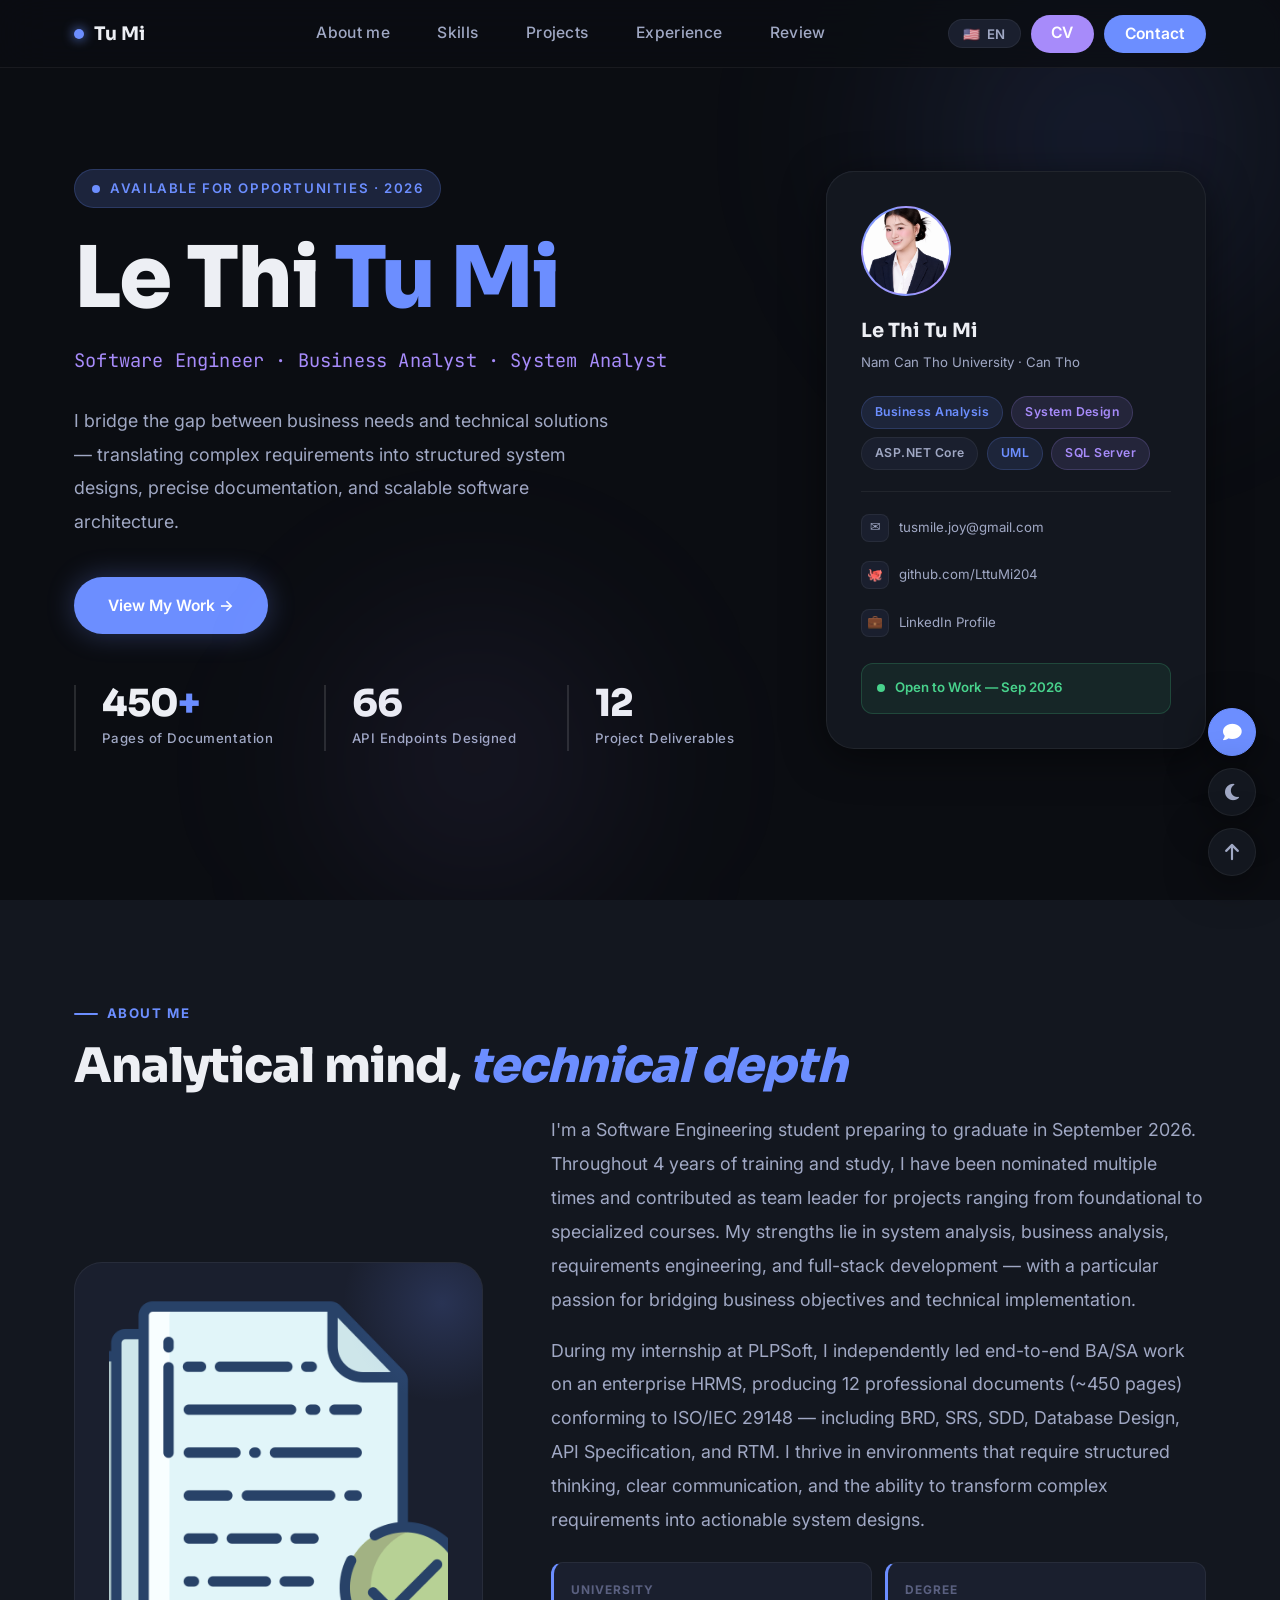
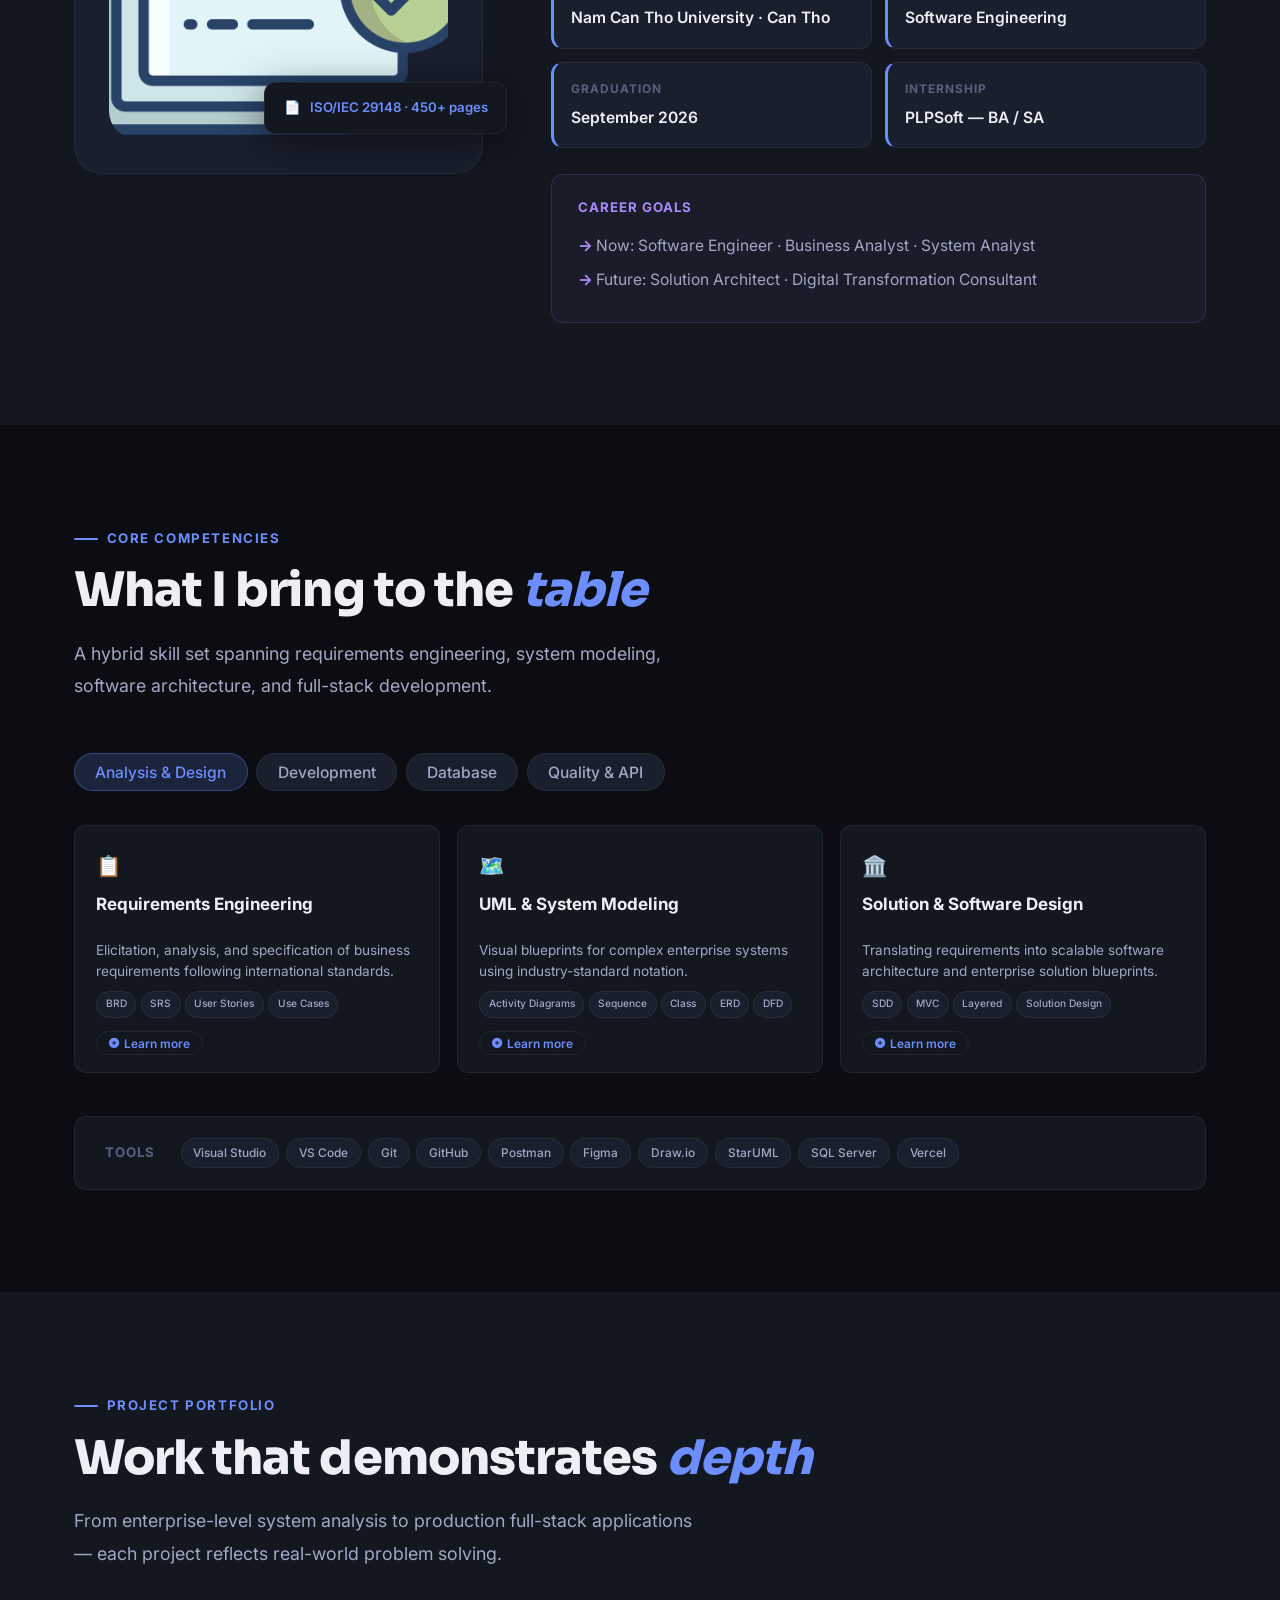
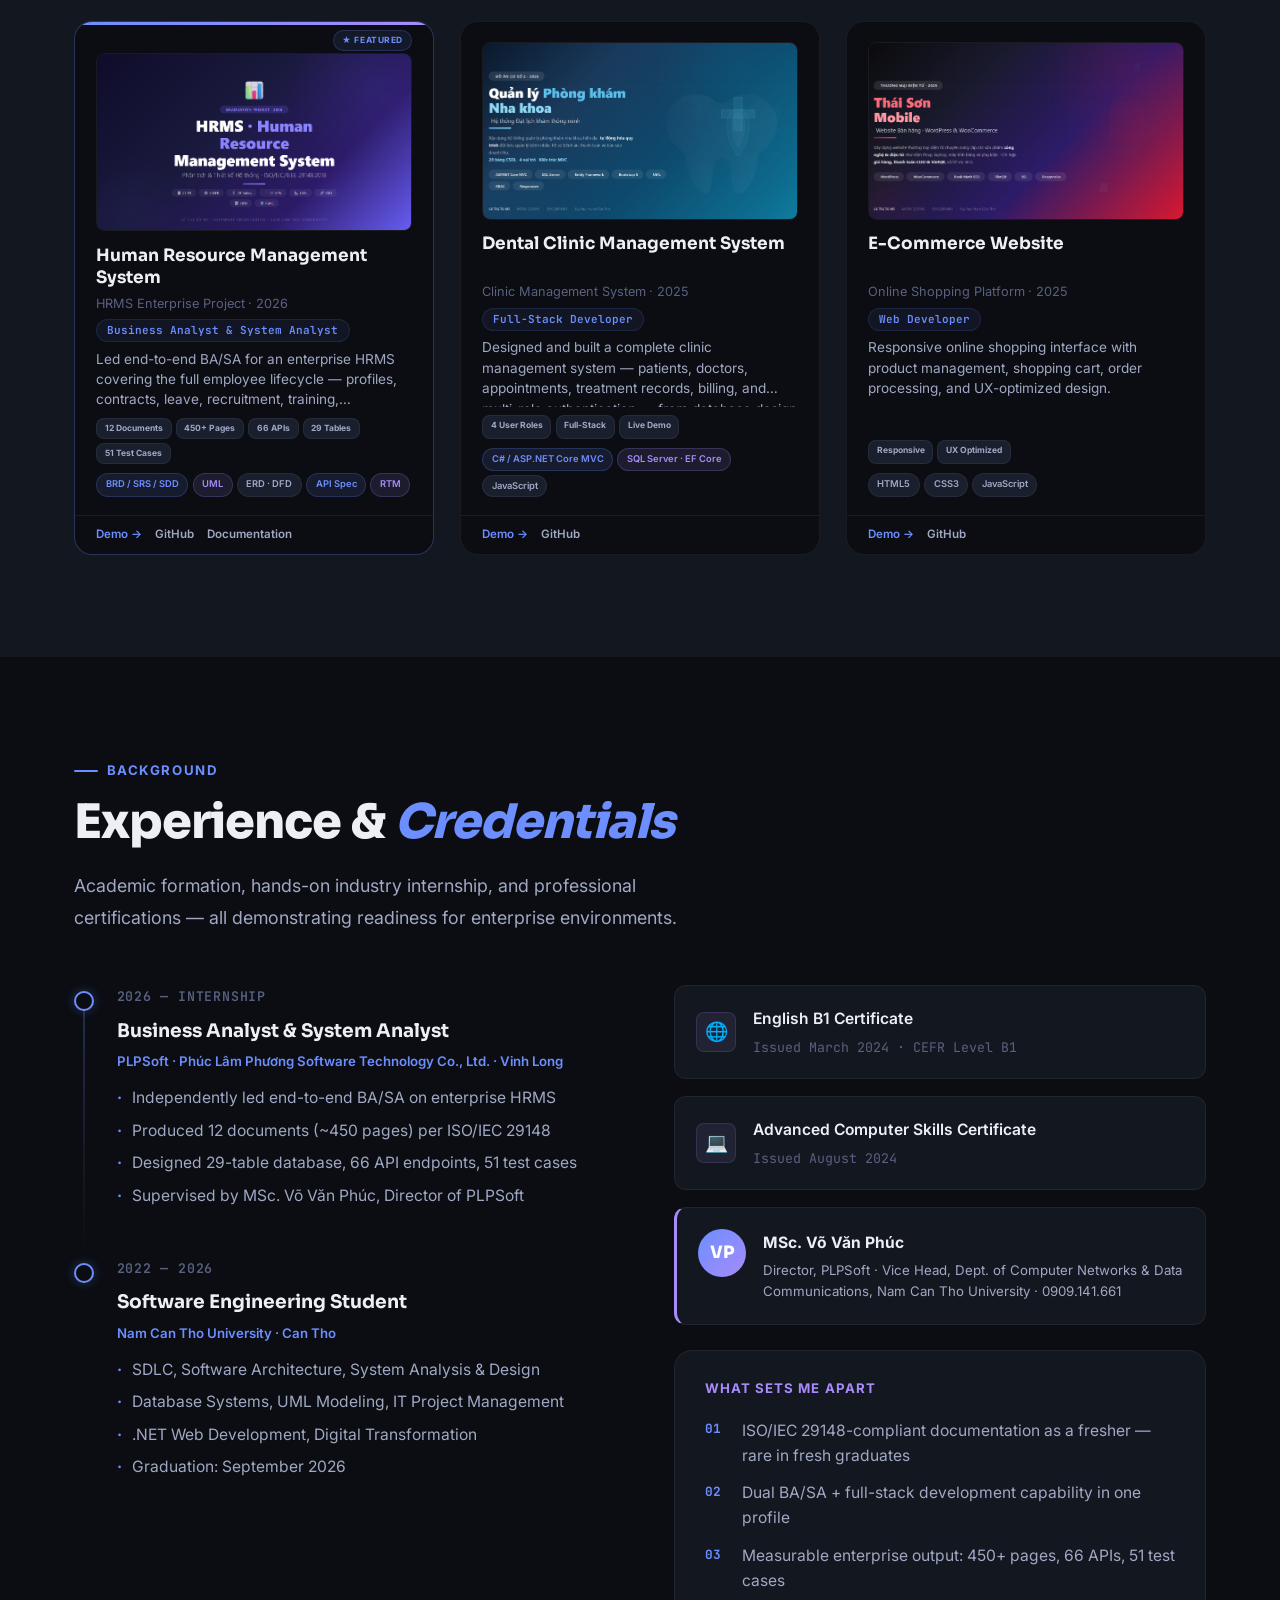
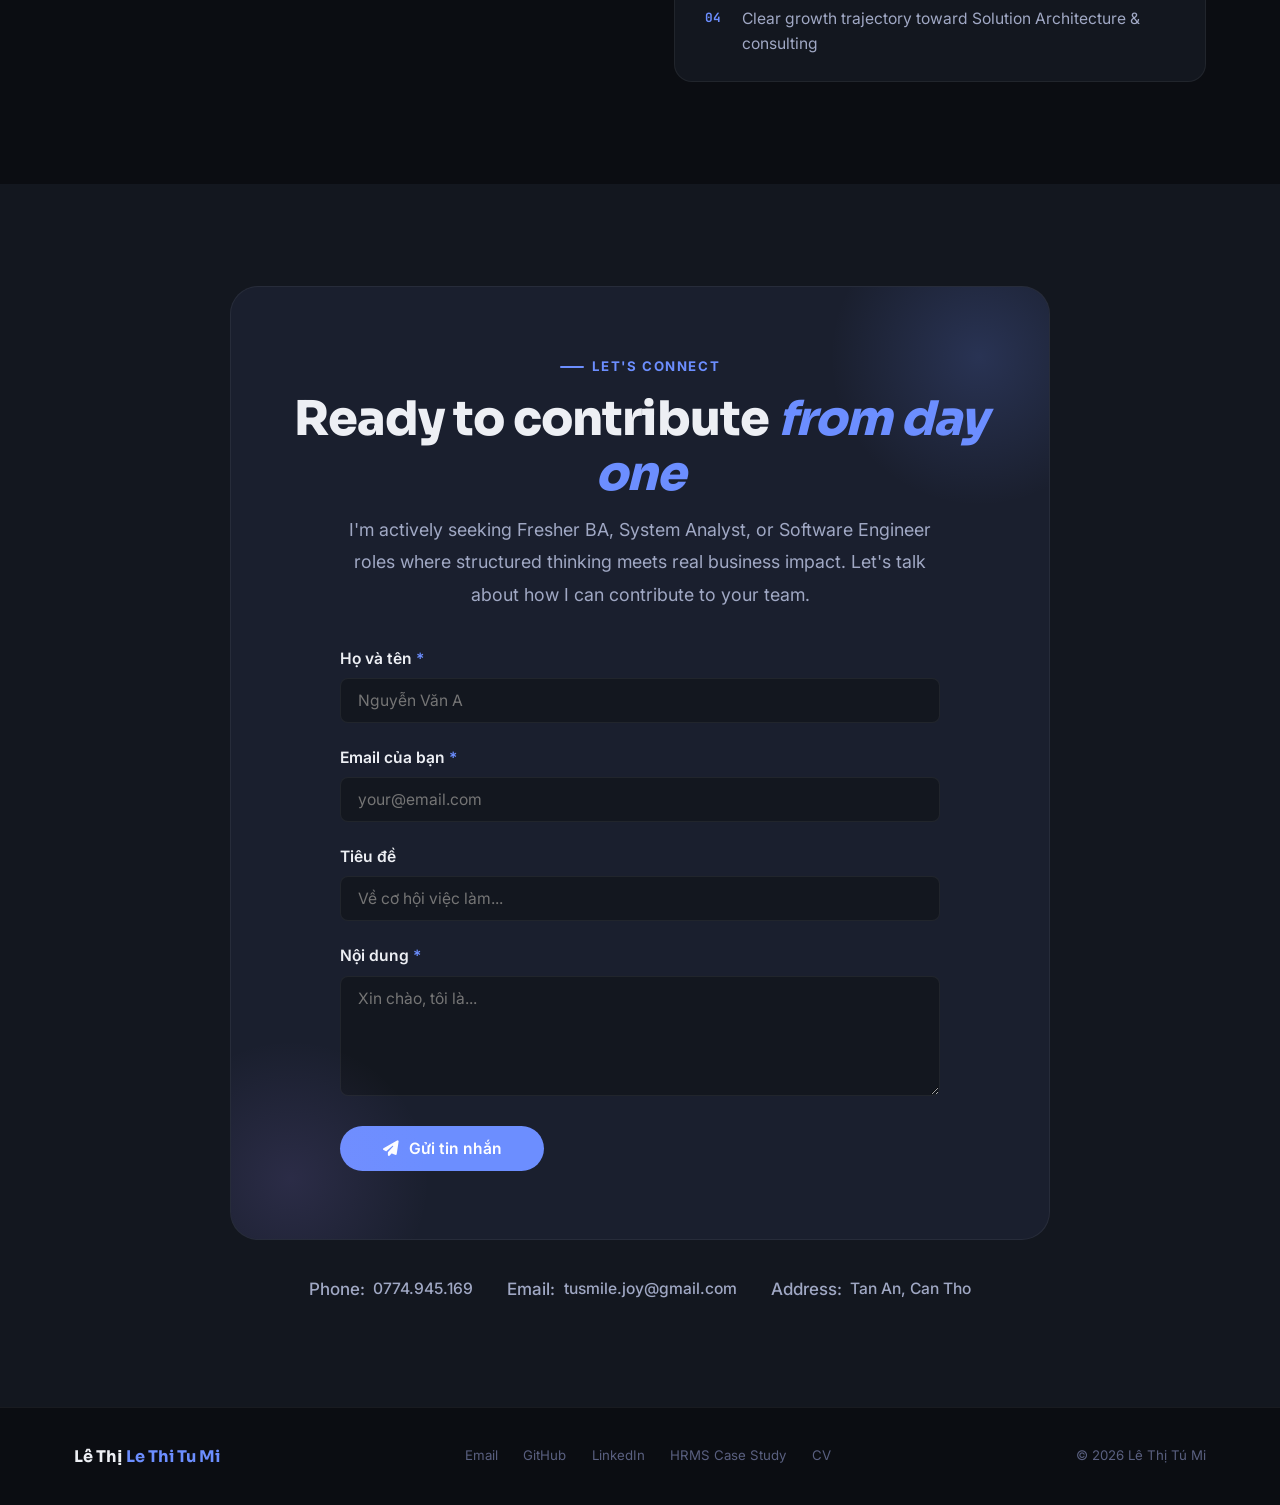
==== commit 09101cdc: "Merge remote changes" ====
--- a/index.html
+++ b/index.html
@@ -2844,7 +2844,7 @@
         </p>
         <div class="hero-actions">
           <a href="#projects" class="btn-primary" data-en="View My Work →" data-vi="Xem dự án →">View My Work →</a>
-          <a href="projects/cvweb.html" class="btn-outline" data-en="CV" data-vi="CV">CV</a>
+         
         </div>
         <div class="hero-stats">
           <div class="stat">
@@ -4351,4 +4351,4 @@
   </script>
 </body>
 
-</html>+</html>
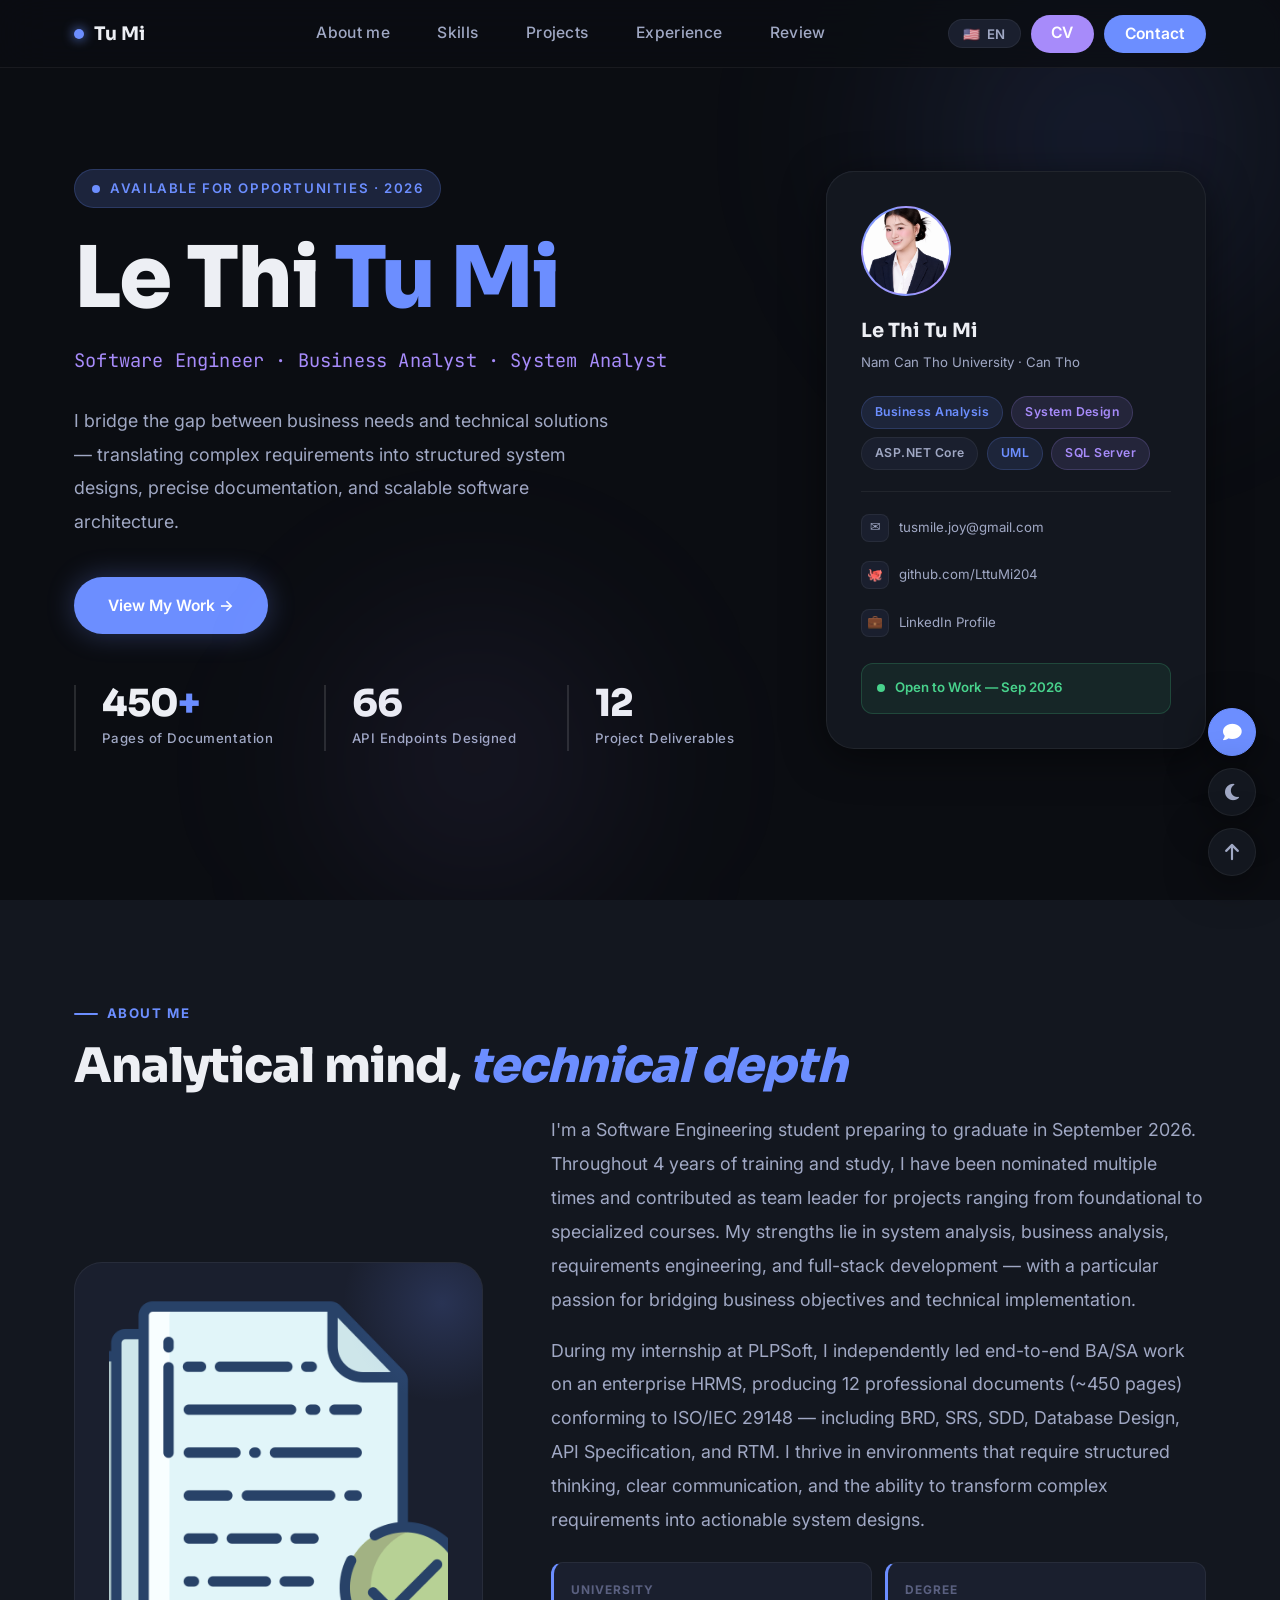
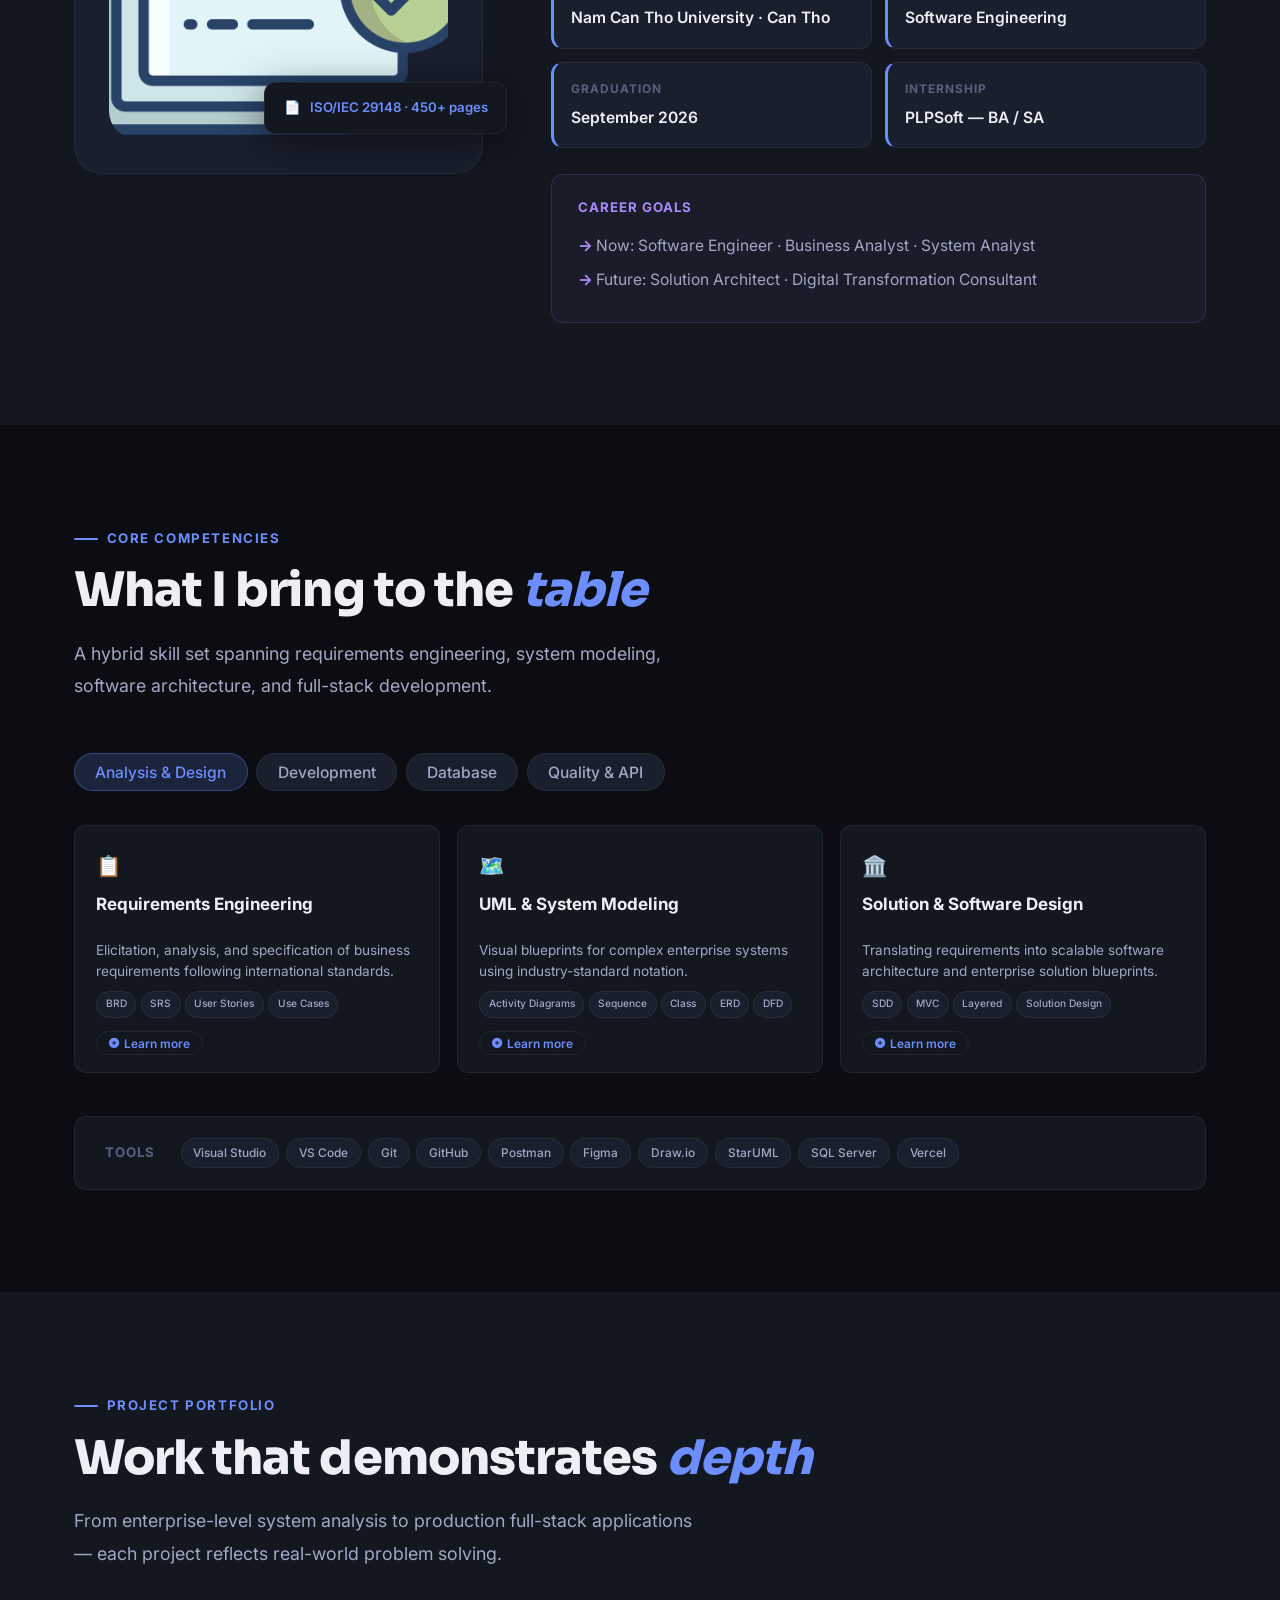
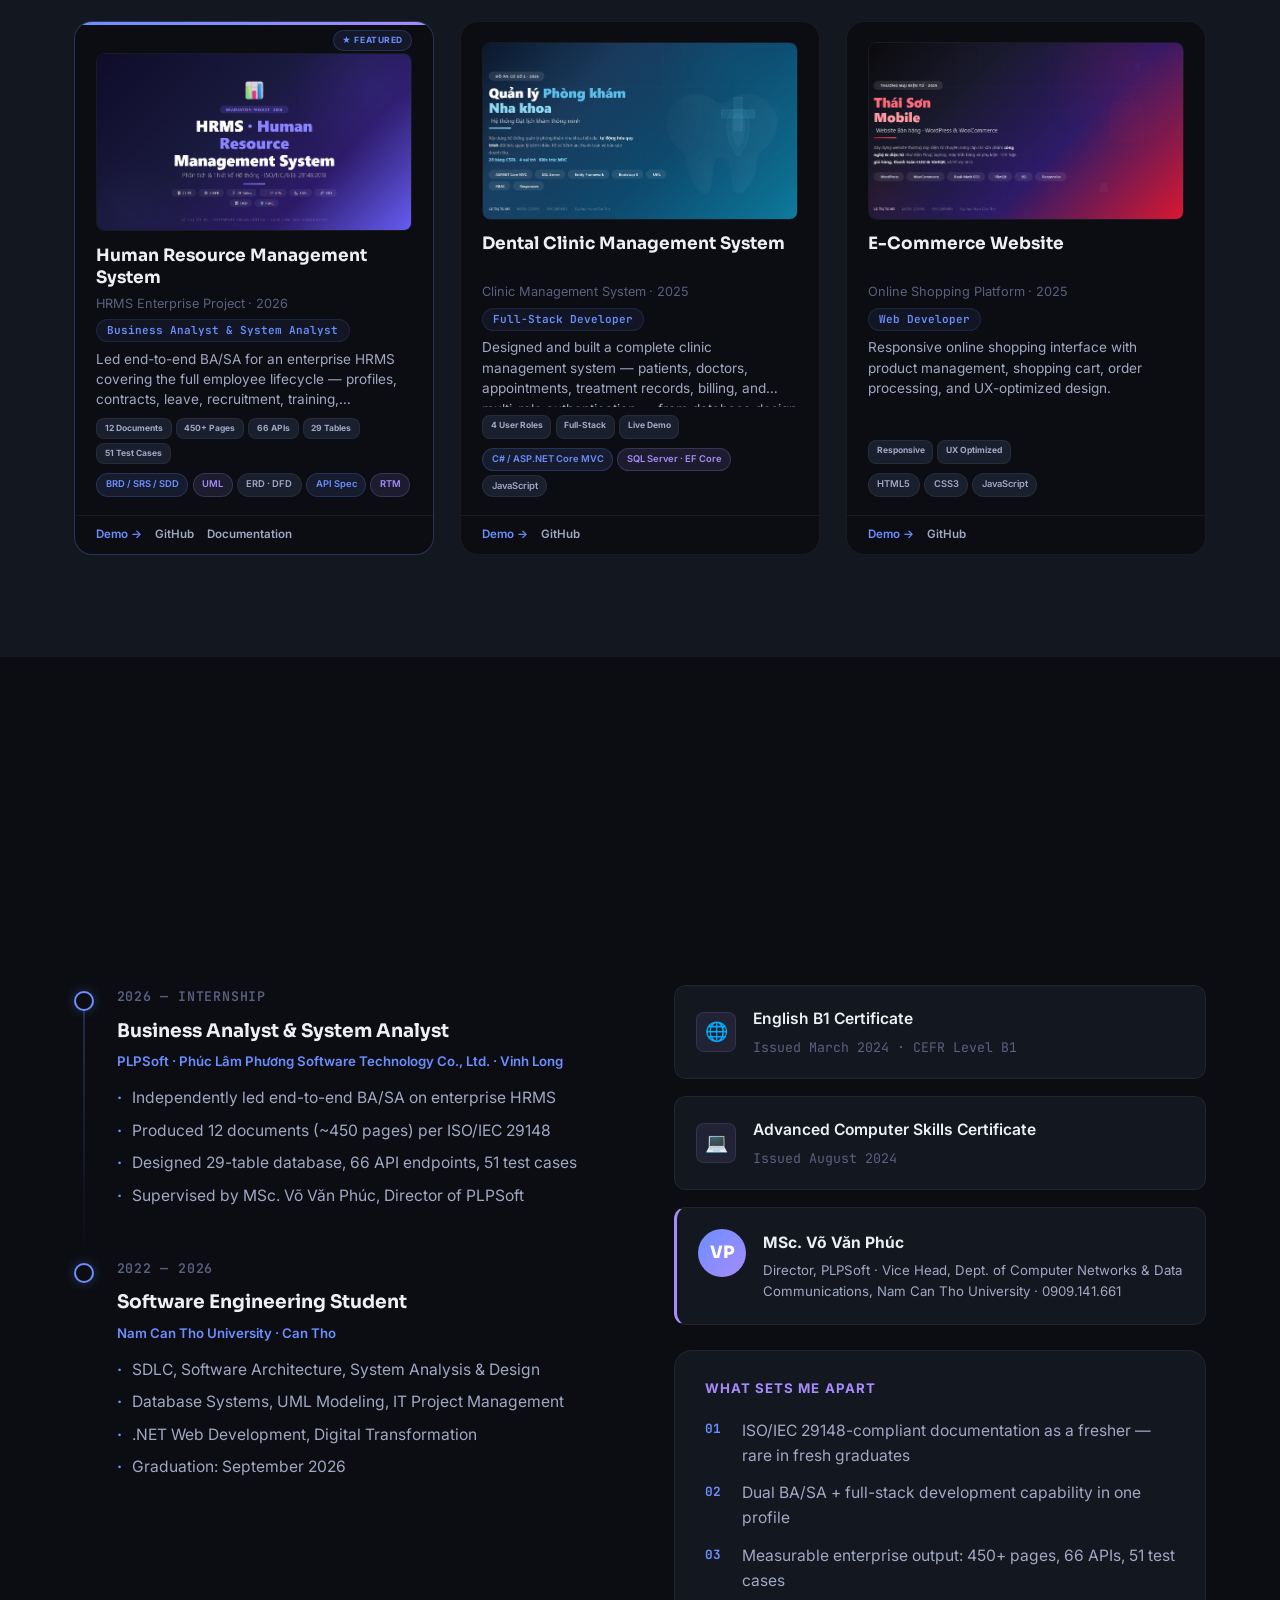
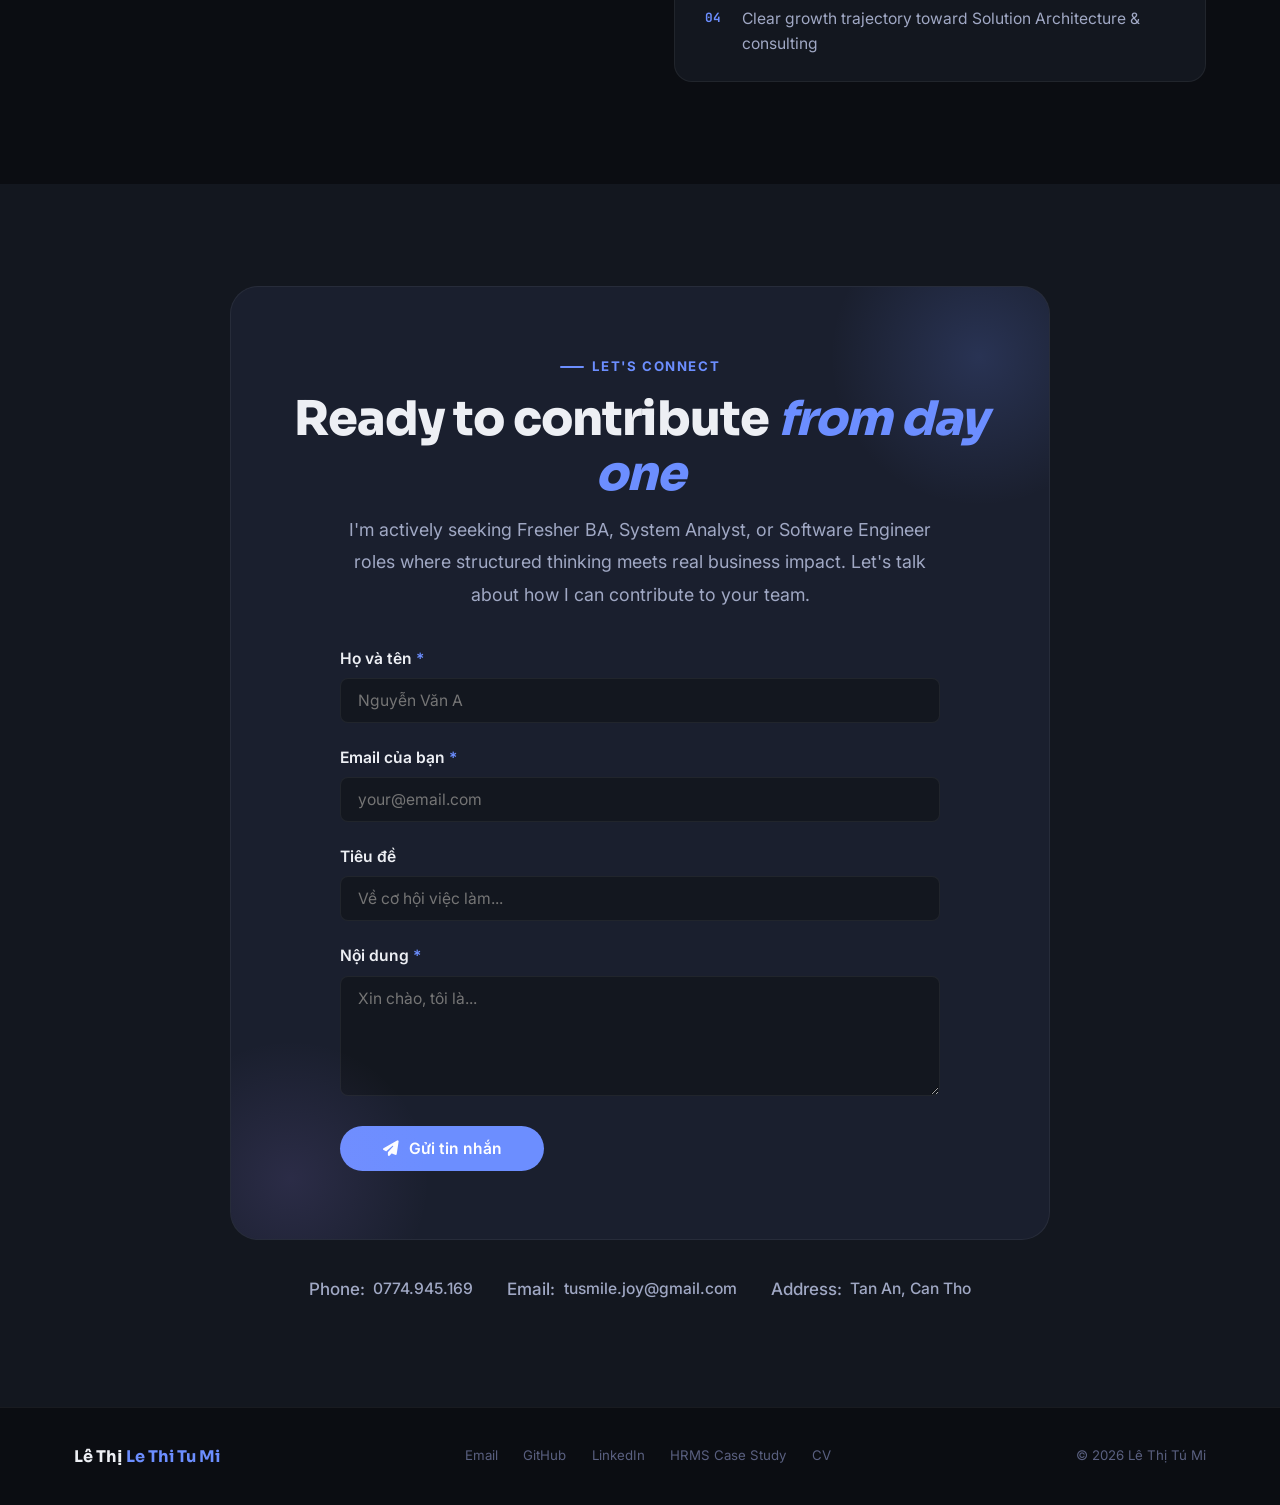
==== commit 1d8c07b5: "hoàn tất" ====
--- a/index.html
+++ b/index.html
@@ -2652,86 +2652,428 @@
         /* Tablet: 2 cột */
       }
     }
-
-    @media(max-width:768px) {
-      nav {
-        padding: 0 1.25rem
-      }
-
-      .nav-center {
-        display: none
-      }
-
-      .nav-hamburger {
-        display: flex
-      }
-
-      .nav-cta {
-        display: none
-      }
-
-      .dropdown-toggle {
-        display: none;
-      }
-
-      .projects-grid {
-        grid-template-columns: 1fr;
-        /* Mobile: 1 cột */
-      }
-
-      .section {
-        padding: 4rem 1.5rem
-      }
-
-      #hero {
-        padding: 80px 1.5rem 3rem
-      }
-
-      .hero-stats {
-        gap: 1.5rem
-      }
-
-      .cta-inner {
-        padding: 3rem 1.5rem
-      }
-
-      footer {
-        flex-direction: column;
-        text-align: center;
-        align-items: center
-      }
-
-      .about-float {
-        display: none
-      }
-
-      .about-hl {
-        grid-template-columns: 1fr
-      }
-
-      .hero-card {
-        max-width: 100%
-      }
-
-      .floating-actions {
-        right: 16px;
-        bottom: 16px;
-        gap: 10px;
-      }
-
-      .fab {
-        width: 42px;
-        height: 42px;
-        font-size: 0.95rem;
-      }
-
-      .chatbox {
-        right: 16px;
-        bottom: 80px;
-        width: 280px;
-      }
-    }
-
+@media(max-width:768px) {
+  /* ── NAV ── */
+  nav {
+    padding: 0 1.25rem
+  }
+  .nav-center {
+    display: none
+  }
+  .nav-hamburger {
+    display: flex
+  }
+  .nav-cta {
+    display: none
+  }
+  .dropdown-toggle {
+    display: none;
+  }
+
+  /* ── PROJECTS ── */
+  .projects-grid {
+    grid-template-columns: 1fr;
+  }
+
+  /* ── SECTION ── */
+  .section {
+    padding: 3rem 1rem;
+  }
+
+  /* ── HERO ── */
+  #hero {
+    padding: 70px 1rem 2rem;
+    min-height: auto;
+  }
+  .hero-inner {
+    gap: 2rem;
+  }
+  .hero-text {
+    text-align: center;
+  }
+  .hero-label {
+    font-size: 0.6rem;
+    padding: 0.3rem 0.8rem;
+    margin: 0 auto 1rem;
+    white-space: normal;
+  }
+  .hero-name {
+    font-size: clamp(2.2rem, 8vw, 3rem) !important;
+  }
+  .hero-title-line {
+    font-size: 0.85rem !important;
+  }
+  .hero-bio {
+    font-size: 0.9rem;
+    max-width: 100%;
+    text-align: center;
+  }
+  .hero-actions {
+    justify-content: center;
+  }
+  .btn-primary, .btn-outline {
+    padding: 0.7rem 1.5rem;
+    font-size: 0.85rem;
+  }
+  .hero-stats {
+    justify-content: center;
+    gap: 1rem;
+  }
+  .stat {
+    padding-left: 1rem;
+    min-width: 80px;
+    text-align: center;
+    border-left: none;
+    border-top: 2px solid var(--border-h);
+    padding-top: 0.5rem;
+  }
+  .stat-n {
+    font-size: 1.6rem;
+  }
+  .stat-l {
+    font-size: 0.65rem;
+  }
+
+  /* ── HERO CARD ── */
+  .hero-card {
+    width: 100%;
+    max-width: 100%;
+    padding: 1.5rem;
+    margin: 0 auto;
+  }
+  .hc-avatar {
+    width: 70px;
+    height: 70px;
+    margin: 0 auto 0.75rem;
+  }
+  .hc-name {
+    text-align: center;
+    font-size: 1rem;
+  }
+  .hc-sub {
+    text-align: center;
+    font-size: 0.7rem;
+  }
+  .hc-tags {
+    justify-content: center;
+  }
+  .hc-link {
+    font-size: 0.75rem;
+    justify-content: center;
+  }
+  .hc-status {
+    font-size: 0.7rem;
+    justify-content: center;
+  }
+
+  /* ── ABOUT ── */
+  .section-title {
+    font-size: clamp(1.5rem, 5vw, 2rem) !important;
+    text-align: center;
+  }
+  .section-sub {
+    text-align: center;
+    font-size: 0.9rem;
+    max-width: 100%;
+  }
+  .eyebrow {
+    justify-content: center;
+  }
+  .about-grid {
+    gap: 1.5rem;
+  }
+  .about-img-box {
+    aspect-ratio: 16/10;
+  }
+  .about-body {
+    font-size: 0.9rem;
+    text-align: justify;
+  }
+  .about-hl {
+    grid-template-columns: 1fr 1fr;
+    gap: 0.5rem;
+  }
+  .hl-item {
+    padding: 0.6rem 0.8rem;
+  }
+  .hl-val {
+    font-size: 0.8rem;
+  }
+
+  /* ── SKILLS ── */
+  .skills-tabs {
+    justify-content: center;
+    gap: 0.3rem;
+  }
+  .stab {
+    font-size: 0.7rem;
+    padding: 0.35rem 0.8rem;
+  }
+  .skill-panel.active {
+    grid-template-columns: 1fr 1fr;
+    gap: 0.6rem;
+  }
+  .sk-card {
+    min-height: 150px;
+    padding: 0.8rem;
+  }
+  .sk-name {
+    font-size: 0.85rem;
+    min-height: 2.2rem;
+  }
+  .sk-desc {
+    font-size: 0.7rem;
+    min-height: 2rem;
+  }
+  .sk-tag {
+    font-size: 0.5rem;
+    padding: 0.05rem 0.35rem;
+  }
+  .tools-strip {
+    flex-direction: column;
+    align-items: center;
+    gap: 0.5rem;
+    padding: 0.8rem;
+  }
+  .tools-chips {
+    justify-content: center;
+  }
+  .t-chip {
+    font-size: 0.6rem;
+    padding: 0.1rem 0.5rem;
+  }
+
+  /* ── PROJECTS ── */
+  .projects-grid {
+    grid-template-columns: 1fr;
+    gap: 1rem;
+  }
+  .proj-card {
+    border-radius: var(--radius-md);
+  }
+  .proj-image img {
+    aspect-ratio: 16/10;
+  }
+  .proj-title {
+    font-size: 0.9rem;
+    min-height: auto;
+  }
+  .proj-desc {
+    font-size: 0.75rem;
+    min-height: auto;
+    -webkit-line-clamp: 4;
+  }
+  .proj-metrics {
+    gap: 0.15rem;
+  }
+  .metric {
+    font-size: 0.45rem;
+    padding: 0.05rem 0.35rem;
+  }
+  .proj-foot {
+    padding: 0.4rem 0.8rem;
+    flex-wrap: wrap;
+    gap: 0.4rem;
+  }
+  .plink {
+    font-size: 0.6rem;
+  }
+
+  /* ── EXPERIENCE ── */
+  .exp-grid {
+    gap: 2rem;
+  }
+  .tl-item {
+    padding-left: 2rem;
+    padding-bottom: 2rem;
+  }
+  .tl-dot {
+    width: 16px;
+    height: 16px;
+    top: 4px;
+  }
+  .tl-period {
+    font-size: 0.65rem;
+  }
+  .tl-title {
+    font-size: 0.95rem;
+  }
+  .tl-desc {
+    font-size: 0.8rem;
+  }
+  .exp-right {
+    gap: 0.75rem;
+  }
+  .cert-card {
+    padding: 0.8rem 1rem;
+  }
+  .cert-title {
+    font-size: 0.85rem;
+  }
+  .ref-card {
+    padding: 1rem;
+  }
+  .differentiators {
+    padding: 1rem 1.25rem;
+  }
+  .diff-item {
+    font-size: 0.8rem;
+  }
+
+  /* ── CONTACT ── */
+  .cta-inner {
+    padding: 2rem 1.25rem;
+    border-radius: var(--radius-lg);
+  }
+  .cta-inner .section-title {
+    font-size: clamp(1.3rem, 4vw, 1.8rem) !important;
+  }
+  .cta-inner .section-sub {
+    font-size: 0.85rem;
+  }
+  .contact-form {
+    max-width: 100%;
+  }
+  .form-group {
+    margin-bottom: 0.8rem;
+  }
+  .form-group input,
+  .form-group textarea {
+    padding: 0.6rem 0.8rem;
+    font-size: 0.85rem;
+  }
+  .btn-submit {
+    width: 100%;
+    justify-content: center;
+    padding: 0.7rem 1.5rem;
+    font-size: 0.85rem;
+  }
+  .cta-contacts {
+    gap: 0.8rem;
+    flex-direction: column;
+    align-items: center;
+  }
+  .cta-ci {
+    font-size: 0.8rem;
+  }
+
+  /* ── FOOTER ── */
+  footer {
+    flex-direction: column;
+    text-align: center;
+    gap: 0.5rem;
+    padding: 1.5rem 1rem;
+  }
+  .foot-links {
+    flex-wrap: wrap;
+    justify-content: center;
+    gap: 0.8rem;
+  }
+  .foot-links a {
+    font-size: 0.7rem;
+  }
+
+  /* ── FLOATING ACTIONS ── */
+  .floating-actions {
+    right: 12px;
+    bottom: 12px;
+    gap: 8px;
+  }
+  .fab {
+    width: 38px;
+    height: 38px;
+    font-size: 0.85rem;
+  }
+
+  /* ── CHATBOX ── */
+  .chatbox {
+    right: 12px;
+    bottom: 70px;
+    width: 250px;
+  }
+  .chat-header {
+    padding: 10px 14px;
+    font-size: 0.85rem;
+  }
+  .chat-body {
+    padding: 12px 14px;
+  }
+  .chat-link {
+    padding: 8px 12px;
+    font-size: 0.8rem;
+  }
+
+  /* ── FORM SUCCESS ── */
+  .form-success {
+    padding: 1.25rem 1rem;
+  }
+  .form-success .success-title {
+    font-size: 1rem;
+  }
+  .form-success .success-desc {
+    font-size: 0.8rem;
+  }
+  .btn-reset-form {
+    padding: 0.5rem 1.2rem;
+    font-size: 0.8rem;
+  }
+
+  /* ── SOFT SKILLS ── */
+  .soft-skills-grid {
+    grid-template-columns: 1fr 1fr;
+    gap: 0.3rem;
+  }
+  .soft-skill-item {
+    font-size: 0.7rem;
+    padding: 0.3rem 0.5rem;
+  }
+
+  /* ── ABOUT FLOAT ── */
+  .about-float {
+    display: none;
+  }
+  .about-hl {
+    grid-template-columns: 1fr;
+  }
+  .hero-card {
+    max-width: 100%;
+  }
+}
+
+/* ── BREAKPOINT CHO MÀN HÌNH RẤT NHỎ ── */
+@media(max-width:400px) {
+  #hero {
+    padding: 60px 0.75rem 1.5rem;
+  }
+  .hero-name {
+    font-size: clamp(1.8rem, 7vw, 2.5rem) !important;
+  }
+  .hero-stats {
+    gap: 0.5rem;
+  }
+  .stat {
+    min-width: 60px;
+    padding-top: 0.3rem;
+  }
+  .stat-n {
+    font-size: 1.3rem;
+  }
+  .skill-panel.active {
+    grid-template-columns: 1fr;
+  }
+  .about-hl {
+    grid-template-columns: 1fr;
+  }
+  .soft-skills-grid {
+    grid-template-columns: 1fr;
+  }
+  .cta-inner {
+    padding: 1.5rem 1rem;
+  }
+  .cta-contacts {
+    gap: 0.5rem;
+  }
+}
     html {
       scroll-behavior: smooth;
     }
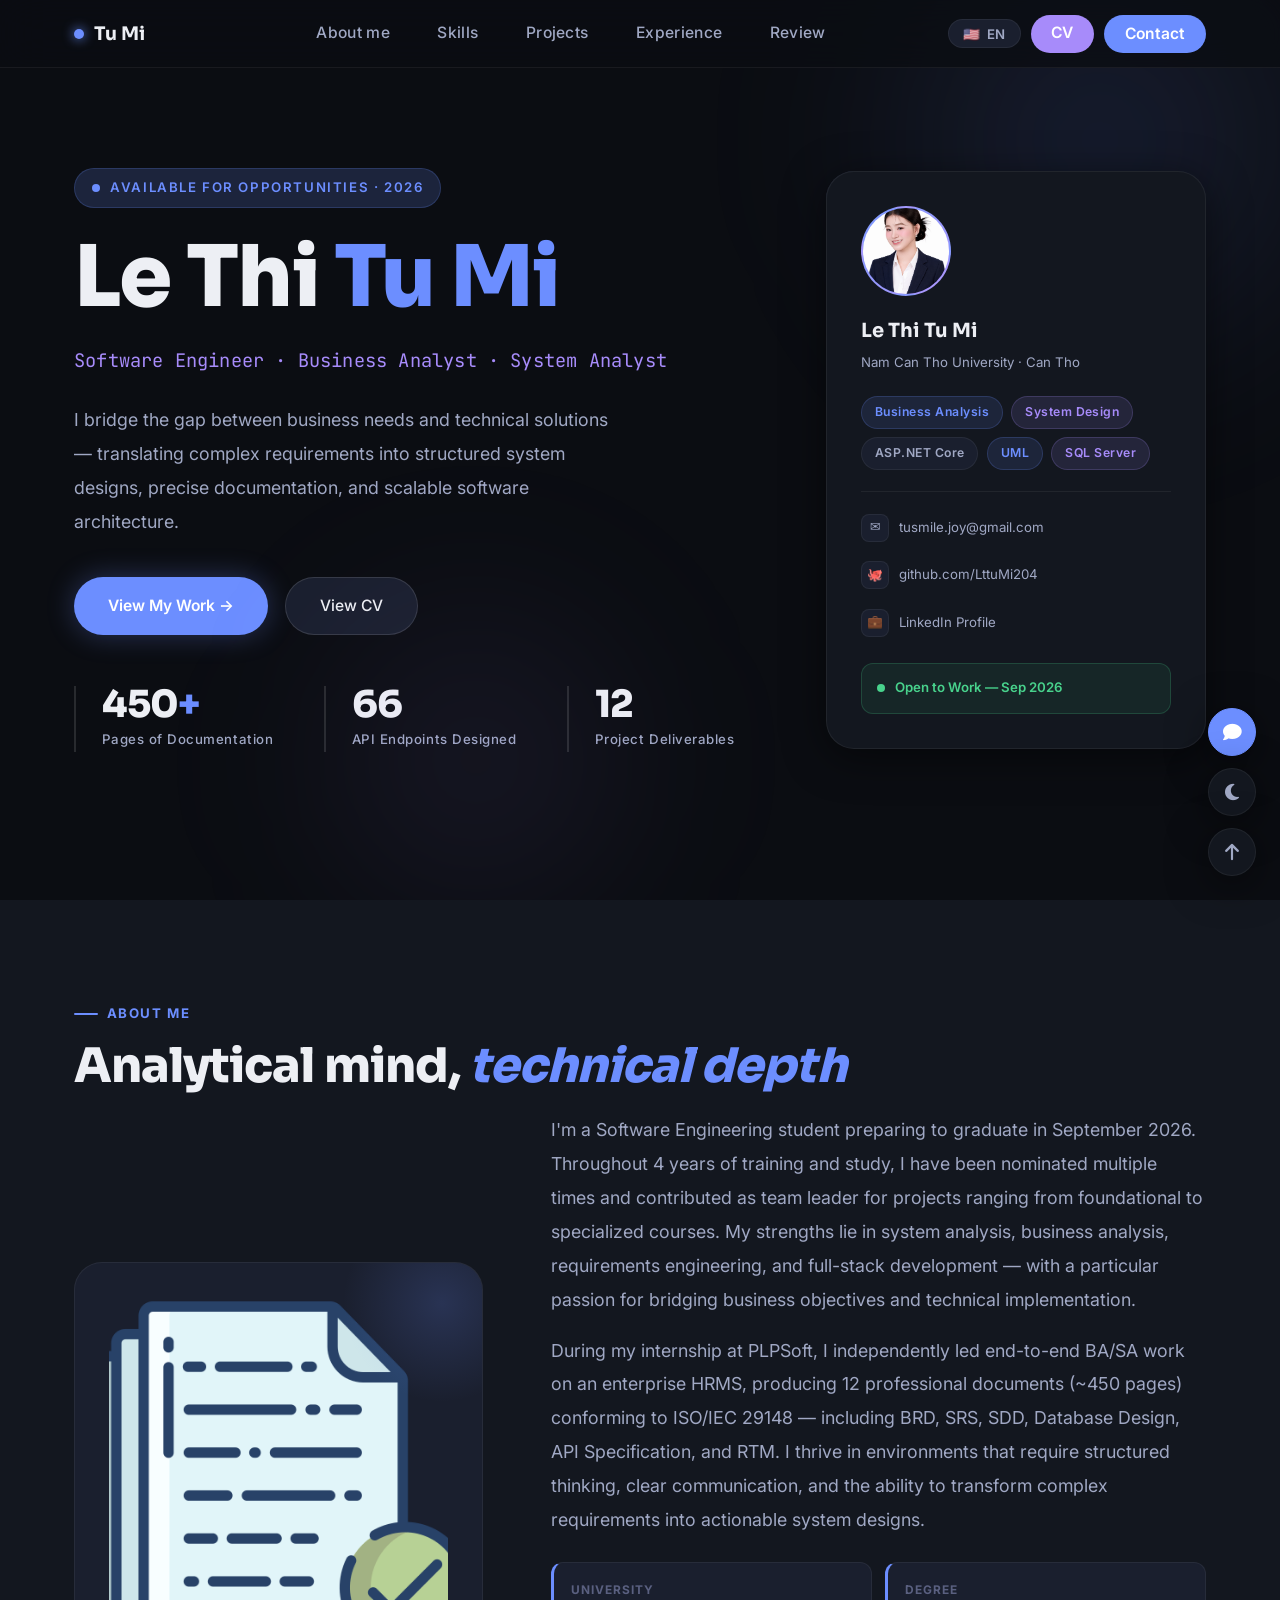
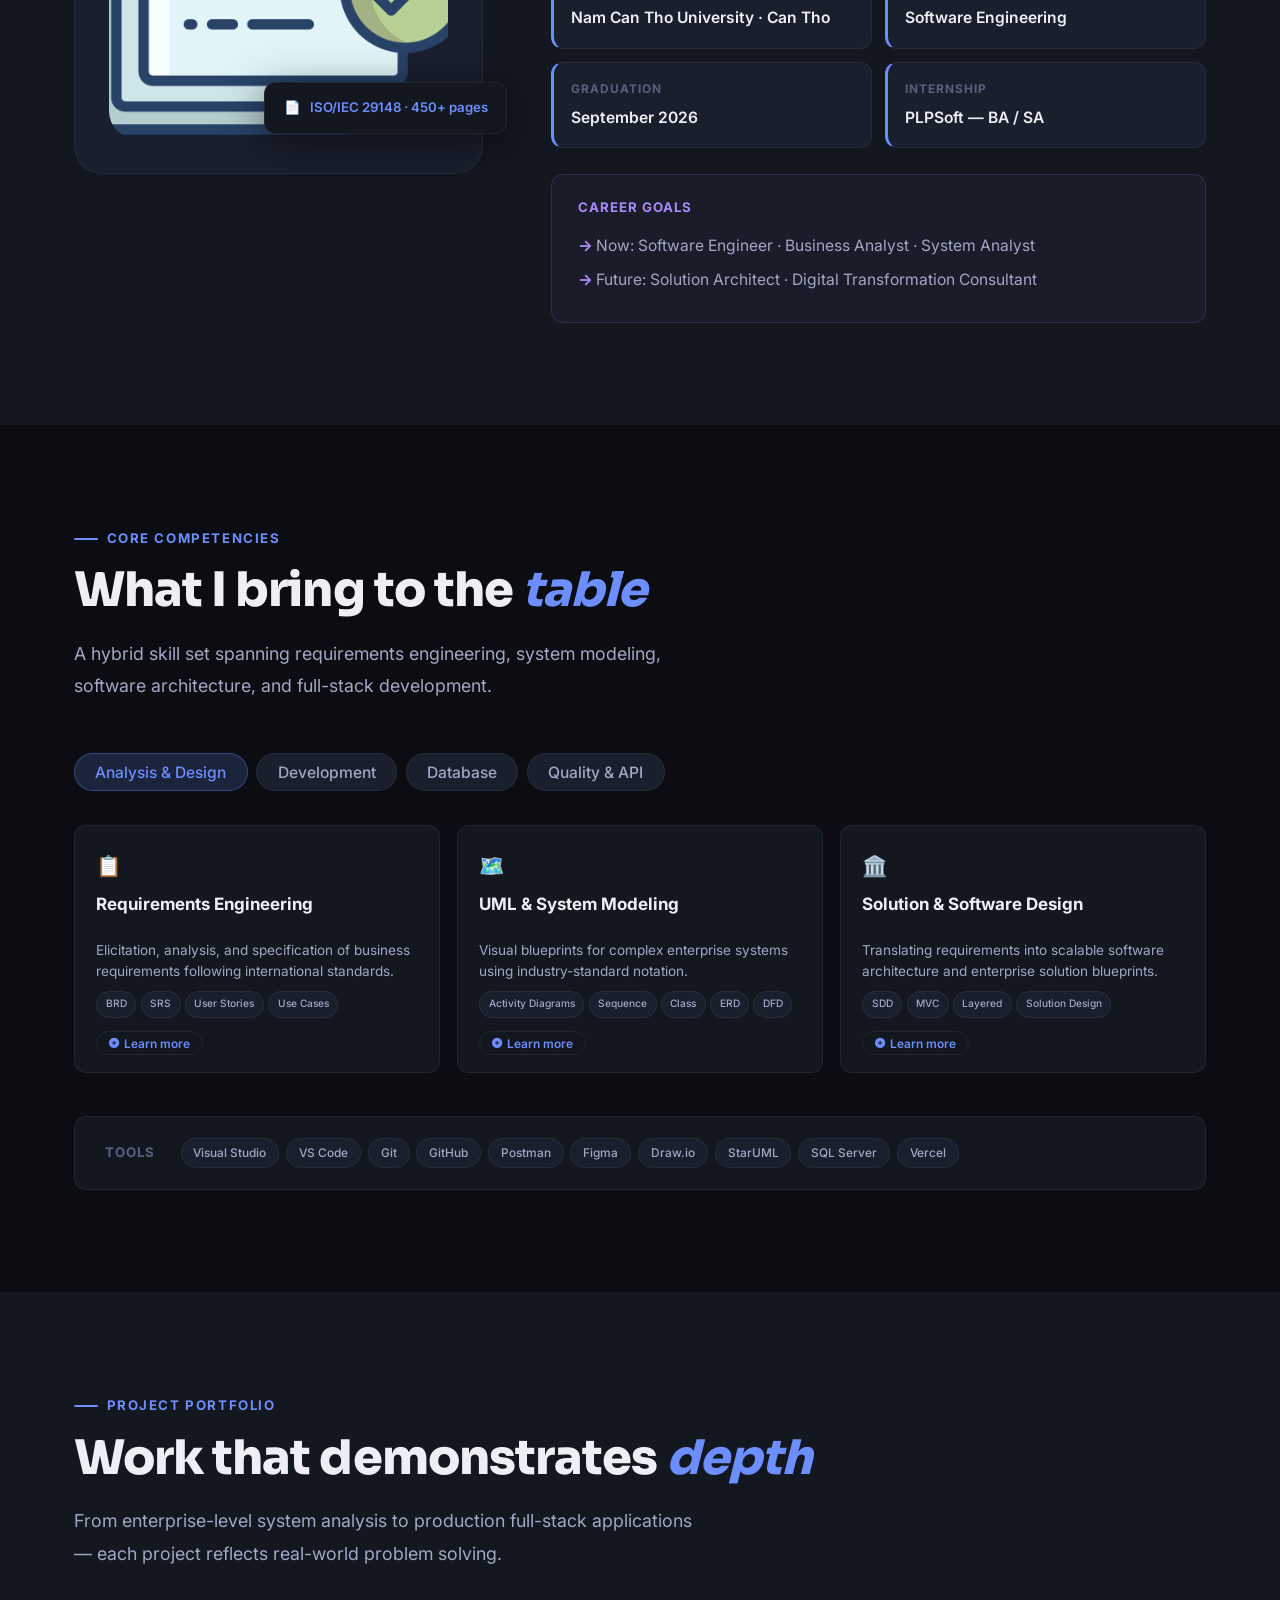
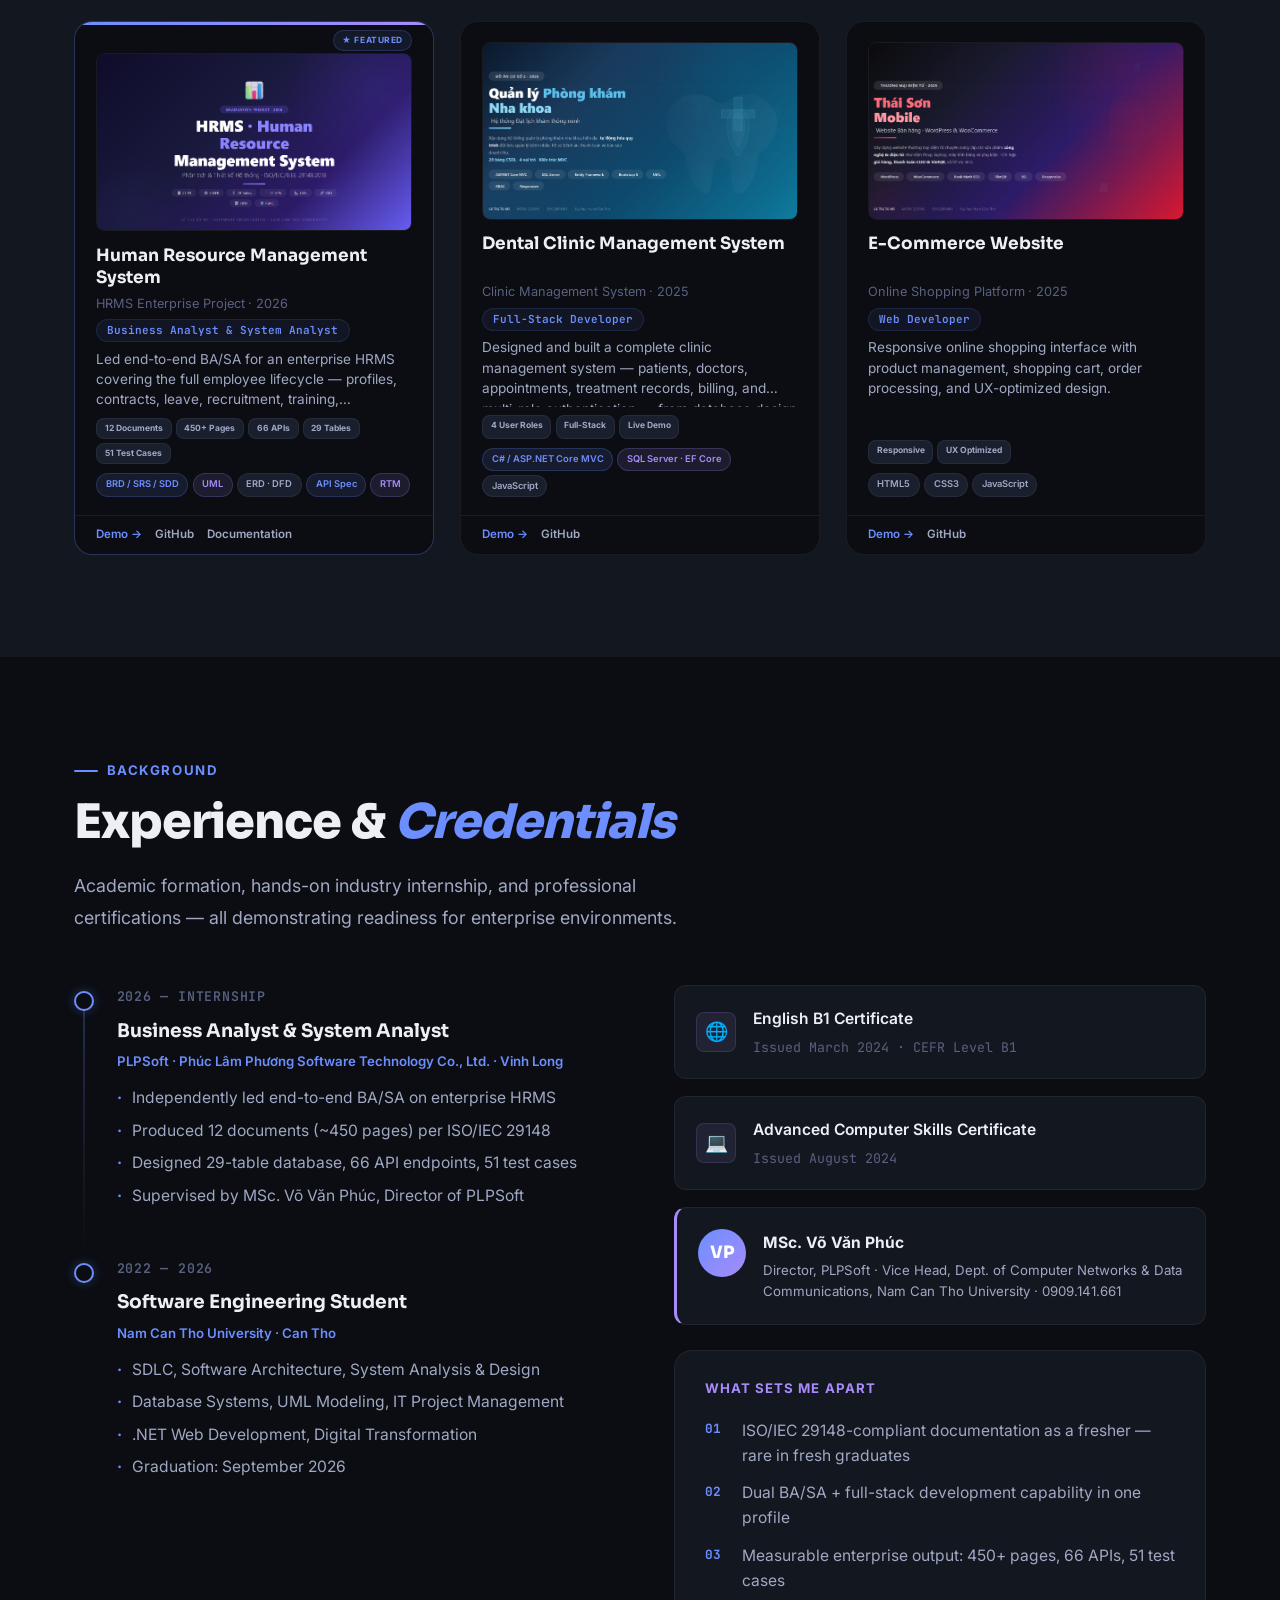
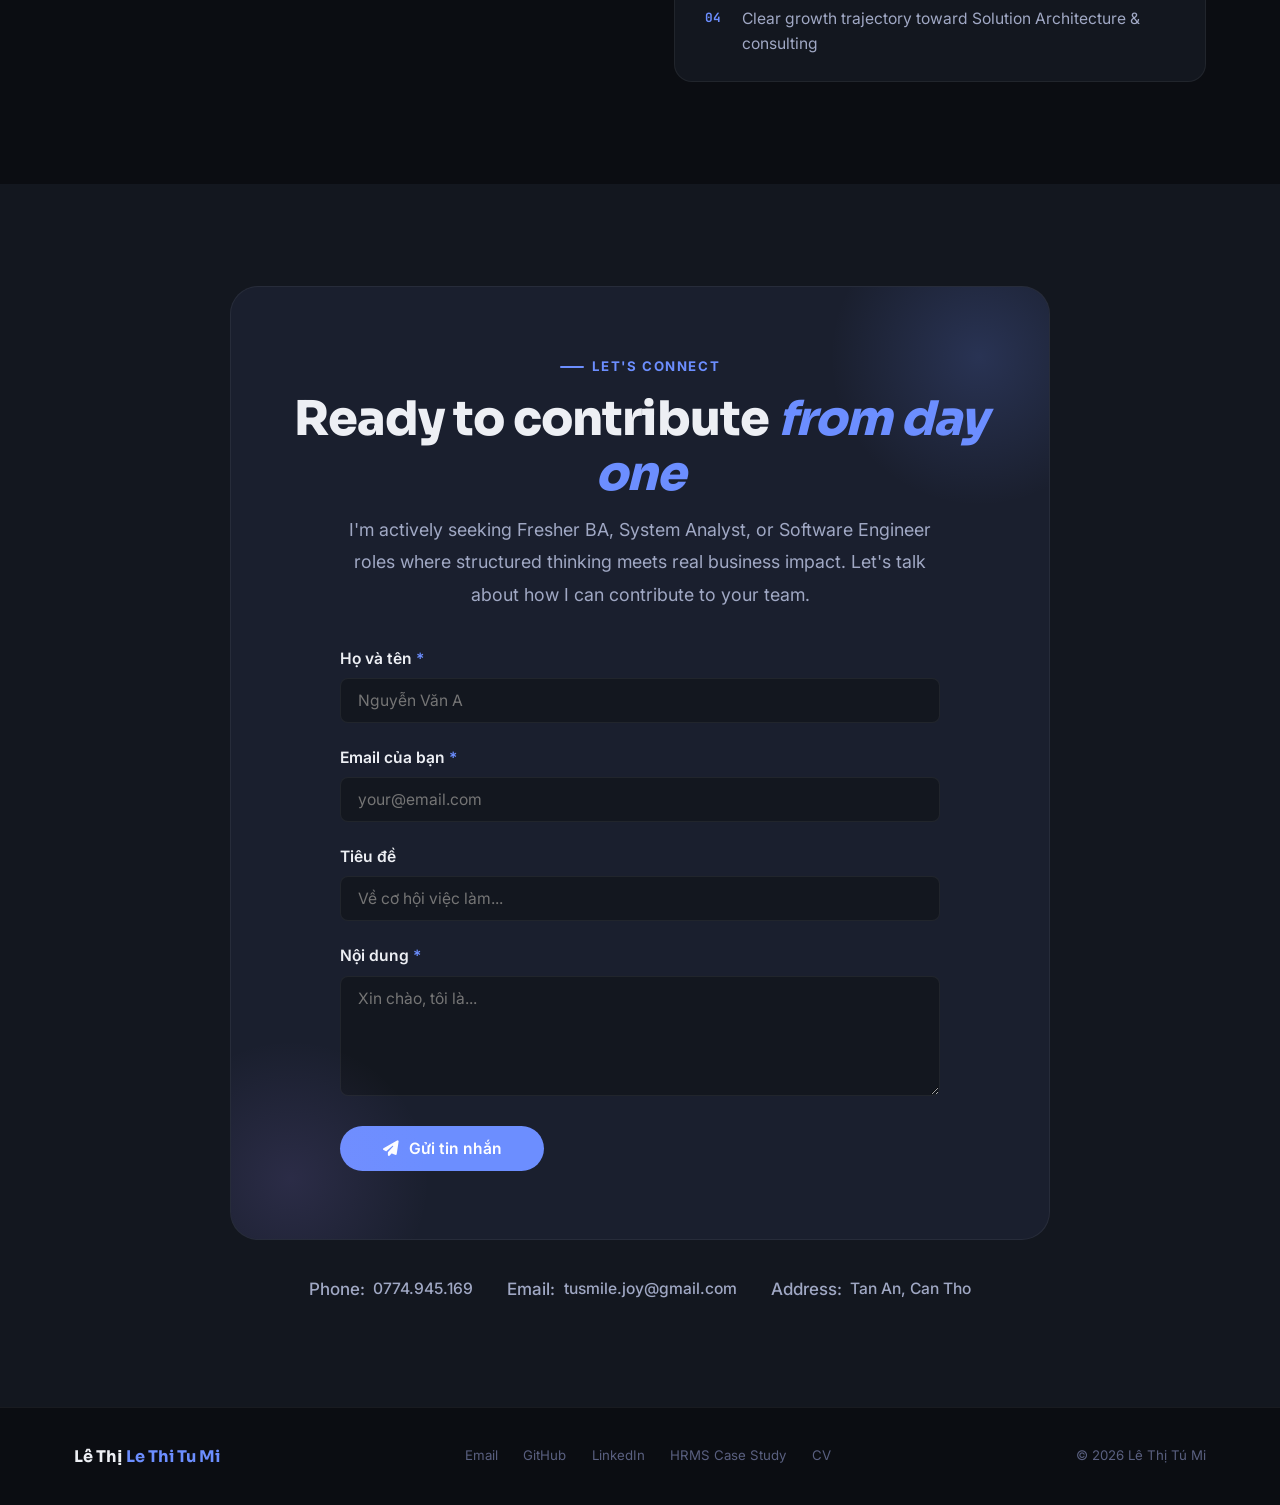
==== commit fd7c5b85: "all" ====
--- a/index.html
+++ b/index.html
@@ -684,7 +684,7 @@
 
     .btn-primary:hover {
       transform: translateY(-2px);
-      box-shadow: 0 6px 40px rgba(108, 142, 255, 0.45)
+      box-shadow: 0 6px 40px rgba(108, 142, 255, 0.45);
     }
 
     .btn-outline {
@@ -705,7 +705,7 @@
     .btn-outline:hover {
       border-color: var(--accent);
       color: var(--accent);
-      background: var(--accent-glow)
+      background: var(--accent-glow);
     }
 
     .hero-stats {
@@ -2652,428 +2652,519 @@
         /* Tablet: 2 cột */
       }
     }
-@media(max-width:768px) {
-  /* ── NAV ── */
-  nav {
-    padding: 0 1.25rem
-  }
-  .nav-center {
-    display: none
-  }
-  .nav-hamburger {
-    display: flex
-  }
-  .nav-cta {
-    display: none
-  }
-  .dropdown-toggle {
-    display: none;
-  }
-
-  /* ── PROJECTS ── */
-  .projects-grid {
-    grid-template-columns: 1fr;
-  }
-
-  /* ── SECTION ── */
-  .section {
-    padding: 3rem 1rem;
-  }
-
-  /* ── HERO ── */
-  #hero {
-    padding: 70px 1rem 2rem;
-    min-height: auto;
-  }
-  .hero-inner {
-    gap: 2rem;
-  }
-  .hero-text {
-    text-align: center;
-  }
-  .hero-label {
-    font-size: 0.6rem;
-    padding: 0.3rem 0.8rem;
-    margin: 0 auto 1rem;
-    white-space: normal;
-  }
-  .hero-name {
-    font-size: clamp(2.2rem, 8vw, 3rem) !important;
-  }
-  .hero-title-line {
-    font-size: 0.85rem !important;
-  }
-  .hero-bio {
-    font-size: 0.9rem;
-    max-width: 100%;
-    text-align: center;
-  }
-  .hero-actions {
-    justify-content: center;
-  }
-  .btn-primary, .btn-outline {
-    padding: 0.7rem 1.5rem;
-    font-size: 0.85rem;
-  }
-  .hero-stats {
-    justify-content: center;
-    gap: 1rem;
-  }
-  .stat {
-    padding-left: 1rem;
-    min-width: 80px;
-    text-align: center;
-    border-left: none;
-    border-top: 2px solid var(--border-h);
-    padding-top: 0.5rem;
-  }
-  .stat-n {
-    font-size: 1.6rem;
-  }
-  .stat-l {
-    font-size: 0.65rem;
-  }
-
-  /* ── HERO CARD ── */
-  .hero-card {
-    width: 100%;
-    max-width: 100%;
-    padding: 1.5rem;
-    margin: 0 auto;
-  }
-  .hc-avatar {
-    width: 70px;
-    height: 70px;
-    margin: 0 auto 0.75rem;
-  }
-  .hc-name {
-    text-align: center;
-    font-size: 1rem;
-  }
-  .hc-sub {
-    text-align: center;
-    font-size: 0.7rem;
-  }
-  .hc-tags {
-    justify-content: center;
-  }
-  .hc-link {
-    font-size: 0.75rem;
-    justify-content: center;
-  }
-  .hc-status {
-    font-size: 0.7rem;
-    justify-content: center;
-  }
-
-  /* ── ABOUT ── */
-  .section-title {
-    font-size: clamp(1.5rem, 5vw, 2rem) !important;
-    text-align: center;
-  }
-  .section-sub {
-    text-align: center;
-    font-size: 0.9rem;
-    max-width: 100%;
-  }
-  .eyebrow {
-    justify-content: center;
-  }
-  .about-grid {
-    gap: 1.5rem;
-  }
-  .about-img-box {
-    aspect-ratio: 16/10;
-  }
-  .about-body {
-    font-size: 0.9rem;
-    text-align: justify;
-  }
-  .about-hl {
-    grid-template-columns: 1fr 1fr;
-    gap: 0.5rem;
-  }
-  .hl-item {
-    padding: 0.6rem 0.8rem;
-  }
-  .hl-val {
-    font-size: 0.8rem;
-  }
-
-  /* ── SKILLS ── */
-  .skills-tabs {
-    justify-content: center;
-    gap: 0.3rem;
-  }
-  .stab {
-    font-size: 0.7rem;
-    padding: 0.35rem 0.8rem;
-  }
-  .skill-panel.active {
-    grid-template-columns: 1fr 1fr;
-    gap: 0.6rem;
-  }
-  .sk-card {
-    min-height: 150px;
-    padding: 0.8rem;
-  }
-  .sk-name {
-    font-size: 0.85rem;
-    min-height: 2.2rem;
-  }
-  .sk-desc {
-    font-size: 0.7rem;
-    min-height: 2rem;
-  }
-  .sk-tag {
-    font-size: 0.5rem;
-    padding: 0.05rem 0.35rem;
-  }
-  .tools-strip {
-    flex-direction: column;
-    align-items: center;
-    gap: 0.5rem;
-    padding: 0.8rem;
-  }
-  .tools-chips {
-    justify-content: center;
-  }
-  .t-chip {
-    font-size: 0.6rem;
-    padding: 0.1rem 0.5rem;
-  }
-
-  /* ── PROJECTS ── */
-  .projects-grid {
-    grid-template-columns: 1fr;
-    gap: 1rem;
-  }
-  .proj-card {
-    border-radius: var(--radius-md);
-  }
-  .proj-image img {
-    aspect-ratio: 16/10;
-  }
-  .proj-title {
-    font-size: 0.9rem;
-    min-height: auto;
-  }
-  .proj-desc {
-    font-size: 0.75rem;
-    min-height: auto;
-    -webkit-line-clamp: 4;
-  }
-  .proj-metrics {
-    gap: 0.15rem;
-  }
-  .metric {
-    font-size: 0.45rem;
-    padding: 0.05rem 0.35rem;
-  }
-  .proj-foot {
-    padding: 0.4rem 0.8rem;
-    flex-wrap: wrap;
-    gap: 0.4rem;
-  }
-  .plink {
-    font-size: 0.6rem;
-  }
-
-  /* ── EXPERIENCE ── */
-  .exp-grid {
-    gap: 2rem;
-  }
-  .tl-item {
-    padding-left: 2rem;
-    padding-bottom: 2rem;
-  }
-  .tl-dot {
-    width: 16px;
-    height: 16px;
-    top: 4px;
-  }
-  .tl-period {
-    font-size: 0.65rem;
-  }
-  .tl-title {
-    font-size: 0.95rem;
-  }
-  .tl-desc {
-    font-size: 0.8rem;
-  }
-  .exp-right {
-    gap: 0.75rem;
-  }
-  .cert-card {
-    padding: 0.8rem 1rem;
-  }
-  .cert-title {
-    font-size: 0.85rem;
-  }
-  .ref-card {
-    padding: 1rem;
-  }
-  .differentiators {
-    padding: 1rem 1.25rem;
-  }
-  .diff-item {
-    font-size: 0.8rem;
-  }
-
-  /* ── CONTACT ── */
-  .cta-inner {
-    padding: 2rem 1.25rem;
-    border-radius: var(--radius-lg);
-  }
-  .cta-inner .section-title {
-    font-size: clamp(1.3rem, 4vw, 1.8rem) !important;
-  }
-  .cta-inner .section-sub {
-    font-size: 0.85rem;
-  }
-  .contact-form {
-    max-width: 100%;
-  }
-  .form-group {
-    margin-bottom: 0.8rem;
-  }
-  .form-group input,
-  .form-group textarea {
-    padding: 0.6rem 0.8rem;
-    font-size: 0.85rem;
-  }
-  .btn-submit {
-    width: 100%;
-    justify-content: center;
-    padding: 0.7rem 1.5rem;
-    font-size: 0.85rem;
-  }
-  .cta-contacts {
-    gap: 0.8rem;
-    flex-direction: column;
-    align-items: center;
-  }
-  .cta-ci {
-    font-size: 0.8rem;
-  }
-
-  /* ── FOOTER ── */
-  footer {
-    flex-direction: column;
-    text-align: center;
-    gap: 0.5rem;
-    padding: 1.5rem 1rem;
-  }
-  .foot-links {
-    flex-wrap: wrap;
-    justify-content: center;
-    gap: 0.8rem;
-  }
-  .foot-links a {
-    font-size: 0.7rem;
-  }
-
-  /* ── FLOATING ACTIONS ── */
-  .floating-actions {
-    right: 12px;
-    bottom: 12px;
-    gap: 8px;
-  }
-  .fab {
-    width: 38px;
-    height: 38px;
-    font-size: 0.85rem;
-  }
-
-  /* ── CHATBOX ── */
-  .chatbox {
-    right: 12px;
-    bottom: 70px;
-    width: 250px;
-  }
-  .chat-header {
-    padding: 10px 14px;
-    font-size: 0.85rem;
-  }
-  .chat-body {
-    padding: 12px 14px;
-  }
-  .chat-link {
-    padding: 8px 12px;
-    font-size: 0.8rem;
-  }
-
-  /* ── FORM SUCCESS ── */
-  .form-success {
-    padding: 1.25rem 1rem;
-  }
-  .form-success .success-title {
-    font-size: 1rem;
-  }
-  .form-success .success-desc {
-    font-size: 0.8rem;
-  }
-  .btn-reset-form {
-    padding: 0.5rem 1.2rem;
-    font-size: 0.8rem;
-  }
-
-  /* ── SOFT SKILLS ── */
-  .soft-skills-grid {
-    grid-template-columns: 1fr 1fr;
-    gap: 0.3rem;
-  }
-  .soft-skill-item {
-    font-size: 0.7rem;
-    padding: 0.3rem 0.5rem;
-  }
-
-  /* ── ABOUT FLOAT ── */
-  .about-float {
-    display: none;
-  }
-  .about-hl {
-    grid-template-columns: 1fr;
-  }
-  .hero-card {
-    max-width: 100%;
-  }
-}
-
-/* ── BREAKPOINT CHO MÀN HÌNH RẤT NHỎ ── */
-@media(max-width:400px) {
-  #hero {
-    padding: 60px 0.75rem 1.5rem;
-  }
-  .hero-name {
-    font-size: clamp(1.8rem, 7vw, 2.5rem) !important;
-  }
-  .hero-stats {
-    gap: 0.5rem;
-  }
-  .stat {
-    min-width: 60px;
-    padding-top: 0.3rem;
-  }
-  .stat-n {
-    font-size: 1.3rem;
-  }
-  .skill-panel.active {
-    grid-template-columns: 1fr;
-  }
-  .about-hl {
-    grid-template-columns: 1fr;
-  }
-  .soft-skills-grid {
-    grid-template-columns: 1fr;
-  }
-  .cta-inner {
-    padding: 1.5rem 1rem;
-  }
-  .cta-contacts {
-    gap: 0.5rem;
-  }
-}
+
+    @media(max-width:768px) {
+
+      /* ── NAV ── */
+      nav {
+        padding: 0 1.25rem
+      }
+
+      .nav-center {
+        display: none
+      }
+
+      .nav-hamburger {
+        display: flex
+      }
+
+      .nav-cta {
+        display: none
+      }
+
+      .dropdown-toggle {
+        display: none;
+      }
+
+      /* ── PROJECTS ── */
+      .projects-grid {
+        grid-template-columns: 1fr;
+      }
+
+      /* ── SECTION ── */
+      .section {
+        padding: 3rem 1rem;
+      }
+
+      /* ── HERO ── */
+      #hero {
+        padding: 70px 1rem 2rem;
+        min-height: auto;
+      }
+
+      .hero-inner {
+        gap: 2rem;
+      }
+
+      .hero-text {
+        text-align: center;
+      }
+
+      .hero-label {
+        font-size: 0.6rem;
+        padding: 0.3rem 0.8rem;
+        margin: 0 auto 1rem;
+        white-space: normal;
+      }
+
+      .hero-name {
+        font-size: clamp(2.2rem, 8vw, 3rem) !important;
+      }
+
+      .hero-title-line {
+        font-size: 0.85rem !important;
+      }
+
+      .hero-bio {
+        font-size: 0.9rem;
+        max-width: 100%;
+        text-align: center;
+      }
+
+      .hero-actions {
+        justify-content: center;
+      }
+
+      .btn-primary,
+      .btn-outline {
+        padding: 0.7rem 1.5rem;
+        font-size: 0.85rem;
+      }
+
+      .hero-stats {
+        justify-content: center;
+        gap: 1rem;
+      }
+
+      .stat {
+        padding-left: 1rem;
+        min-width: 80px;
+        text-align: center;
+        border-left: none;
+        border-top: 2px solid var(--border-h);
+        padding-top: 0.5rem;
+      }
+
+      .stat-n {
+        font-size: 1.6rem;
+      }
+
+      .stat-l {
+        font-size: 0.65rem;
+      }
+
+      /* ── HERO CARD ── */
+      .hero-card {
+        width: 100%;
+        max-width: 100%;
+        padding: 1.5rem;
+        margin: 0 auto;
+      }
+
+      .hc-avatar {
+        width: 70px;
+        height: 70px;
+        margin: 0 auto 0.75rem;
+      }
+
+      .hc-name {
+        text-align: center;
+        font-size: 1rem;
+      }
+
+      .hc-sub {
+        text-align: center;
+        font-size: 0.7rem;
+      }
+
+      .hc-tags {
+        justify-content: center;
+      }
+
+      .hc-link {
+        font-size: 0.75rem;
+        justify-content: center;
+      }
+
+      .hc-status {
+        font-size: 0.7rem;
+        justify-content: center;
+      }
+
+      /* ── ABOUT ── */
+      .section-title {
+        font-size: clamp(1.5rem, 5vw, 2rem) !important;
+        text-align: center;
+      }
+
+      .section-sub {
+        text-align: center;
+        font-size: 0.9rem;
+        max-width: 100%;
+      }
+
+      .eyebrow {
+        justify-content: center;
+      }
+
+      .about-grid {
+        gap: 1.5rem;
+      }
+
+      .about-img-box {
+        aspect-ratio: 16/10;
+      }
+
+      .about-body {
+        font-size: 0.9rem;
+        text-align: justify;
+      }
+
+      .about-hl {
+        grid-template-columns: 1fr 1fr;
+        gap: 0.5rem;
+      }
+
+      .hl-item {
+        padding: 0.6rem 0.8rem;
+      }
+
+      .hl-val {
+        font-size: 0.8rem;
+      }
+
+      /* ── SKILLS ── */
+      .skills-tabs {
+        justify-content: center;
+        gap: 0.3rem;
+      }
+
+      .stab {
+        font-size: 0.7rem;
+        padding: 0.35rem 0.8rem;
+      }
+
+      .skill-panel.active {
+        grid-template-columns: 1fr 1fr;
+        gap: 0.6rem;
+      }
+
+      .sk-card {
+        min-height: 150px;
+        padding: 0.8rem;
+      }
+
+      .sk-name {
+        font-size: 0.85rem;
+        min-height: 2.2rem;
+      }
+
+      .sk-desc {
+        font-size: 0.7rem;
+        min-height: 2rem;
+      }
+
+      .sk-tag {
+        font-size: 0.5rem;
+        padding: 0.05rem 0.35rem;
+      }
+
+      .tools-strip {
+        flex-direction: column;
+        align-items: center;
+        gap: 0.5rem;
+        padding: 0.8rem;
+      }
+
+      .tools-chips {
+        justify-content: center;
+      }
+
+      .t-chip {
+        font-size: 0.6rem;
+        padding: 0.1rem 0.5rem;
+      }
+
+      /* ── PROJECTS ── */
+      .projects-grid {
+        grid-template-columns: 1fr;
+        gap: 1rem;
+      }
+
+      .proj-card {
+        border-radius: var(--radius-md);
+      }
+
+      .proj-image img {
+        aspect-ratio: 16/10;
+      }
+
+      .proj-title {
+        font-size: 0.9rem;
+        min-height: auto;
+      }
+
+      .proj-desc {
+        font-size: 0.75rem;
+        min-height: auto;
+        -webkit-line-clamp: 4;
+      }
+
+      .proj-metrics {
+        gap: 0.15rem;
+      }
+
+      .metric {
+        font-size: 0.45rem;
+        padding: 0.05rem 0.35rem;
+      }
+
+      .proj-foot {
+        padding: 0.4rem 0.8rem;
+        flex-wrap: wrap;
+        gap: 0.4rem;
+      }
+
+      .plink {
+        font-size: 0.6rem;
+      }
+
+      /* ── EXPERIENCE ── */
+      .exp-grid {
+        gap: 2rem;
+      }
+
+      .tl-item {
+        padding-left: 2rem;
+        padding-bottom: 2rem;
+      }
+
+      .tl-dot {
+        width: 16px;
+        height: 16px;
+        top: 4px;
+      }
+
+      .tl-period {
+        font-size: 0.65rem;
+      }
+
+      .tl-title {
+        font-size: 0.95rem;
+      }
+
+      .tl-desc {
+        font-size: 0.8rem;
+      }
+
+      .exp-right {
+        gap: 0.75rem;
+      }
+
+      .cert-card {
+        padding: 0.8rem 1rem;
+      }
+
+      .cert-title {
+        font-size: 0.85rem;
+      }
+
+      .ref-card {
+        padding: 1rem;
+      }
+
+      .differentiators {
+        padding: 1rem 1.25rem;
+      }
+
+      .diff-item {
+        font-size: 0.8rem;
+      }
+
+      /* ── CONTACT ── */
+      .cta-inner {
+        padding: 2rem 1.25rem;
+        border-radius: var(--radius-lg);
+      }
+
+      .cta-inner .section-title {
+        font-size: clamp(1.3rem, 4vw, 1.8rem) !important;
+      }
+
+      .cta-inner .section-sub {
+        font-size: 0.85rem;
+      }
+
+      .contact-form {
+        max-width: 100%;
+      }
+
+      .form-group {
+        margin-bottom: 0.8rem;
+      }
+
+      .form-group input,
+      .form-group textarea {
+        padding: 0.6rem 0.8rem;
+        font-size: 0.85rem;
+      }
+
+      .btn-submit {
+        width: 100%;
+        justify-content: center;
+        padding: 0.7rem 1.5rem;
+        font-size: 0.85rem;
+      }
+
+      .cta-contacts {
+        gap: 0.8rem;
+        flex-direction: column;
+        align-items: center;
+      }
+
+      .cta-ci {
+        font-size: 0.8rem;
+      }
+
+      /* ── FOOTER ── */
+      footer {
+        flex-direction: column;
+        text-align: center;
+        gap: 0.5rem;
+        padding: 1.5rem 1rem;
+      }
+
+      .foot-links {
+        flex-wrap: wrap;
+        justify-content: center;
+        gap: 0.8rem;
+      }
+
+      .foot-links a {
+        font-size: 0.7rem;
+      }
+
+      /* ── FLOATING ACTIONS ── */
+      .floating-actions {
+        right: 12px;
+        bottom: 12px;
+        gap: 8px;
+      }
+
+      .fab {
+        width: 38px;
+        height: 38px;
+        font-size: 0.85rem;
+      }
+
+      /* ── CHATBOX ── */
+      .chatbox {
+        right: 12px;
+        bottom: 70px;
+        width: 250px;
+      }
+
+      .chat-header {
+        padding: 10px 14px;
+        font-size: 0.85rem;
+      }
+
+      .chat-body {
+        padding: 12px 14px;
+      }
+
+      .chat-link {
+        padding: 8px 12px;
+        font-size: 0.8rem;
+      }
+
+      /* ── FORM SUCCESS ── */
+      .form-success {
+        padding: 1.25rem 1rem;
+      }
+
+      .form-success .success-title {
+        font-size: 1rem;
+      }
+
+      .form-success .success-desc {
+        font-size: 0.8rem;
+      }
+
+      .btn-reset-form {
+        padding: 0.5rem 1.2rem;
+        font-size: 0.8rem;
+      }
+
+      /* ── SOFT SKILLS ── */
+      .soft-skills-grid {
+        grid-template-columns: 1fr 1fr;
+        gap: 0.3rem;
+      }
+
+      .soft-skill-item {
+        font-size: 0.7rem;
+        padding: 0.3rem 0.5rem;
+      }
+
+      /* ── ABOUT FLOAT ── */
+      .about-float {
+        display: none;
+      }
+
+      .about-hl {
+        grid-template-columns: 1fr;
+      }
+
+      .hero-card {
+        max-width: 100%;
+      }
+    }
+
+    /* ── BREAKPOINT CHO MÀN HÌNH RẤT NHỎ ── */
+    @media(max-width:400px) {
+      #hero {
+        padding: 60px 0.75rem 1.5rem;
+      }
+
+      .hero-name {
+        font-size: clamp(1.8rem, 7vw, 2.5rem) !important;
+      }
+
+      .hero-stats {
+        gap: 0.5rem;
+      }
+
+      .stat {
+        min-width: 60px;
+        padding-top: 0.3rem;
+      }
+
+      .stat-n {
+        font-size: 1.3rem;
+      }
+
+      .skill-panel.active {
+        grid-template-columns: 1fr;
+      }
+
+      .about-hl {
+        grid-template-columns: 1fr;
+      }
+
+      .soft-skills-grid {
+        grid-template-columns: 1fr;
+      }
+
+      .cta-inner {
+        padding: 1.5rem 1rem;
+      }
+
+      .cta-contacts {
+        gap: 0.5rem;
+      }
+    }
+
     html {
       scroll-behavior: smooth;
     }
@@ -3186,7 +3277,7 @@
         </p>
         <div class="hero-actions">
           <a href="#projects" class="btn-primary" data-en="View My Work →" data-vi="Xem dự án →">View My Work →</a>
-         
+          <a href="projects/cvweb.html" class="btn-outline" data-en="View CV" data-vi="Xem CV">Xem CV</a>
         </div>
         <div class="hero-stats">
           <div class="stat">
@@ -4553,144 +4644,144 @@
       }
     });
 
-   /* ── CONTACT FORM ── */
-const form = document.getElementById('contactForm');
-const submitBtn = document.getElementById('submitBtn');
-const successDiv = document.getElementById('formSuccess');
-const successTimer = document.getElementById('successTimer');
-
-const nameInput = document.getElementById('senderName');
-const emailInput = document.getElementById('senderEmail');
-const messageInput = document.getElementById('message');
-const nameError = document.getElementById('nameError');
-const emailError = document.getElementById('emailError');
-const messageError = document.getElementById('messageError');
-
-// Rate limiting - ngăn spam
-let lastSubmitTime = 0;
-const MIN_SUBMIT_INTERVAL = 30000; // 30 giây
-let timerInterval = null;
-
-// Hàm reset form về trạng thái ban đầu
-function resetForm() {
-  // Reset form
-  form.reset();
-  // Ẩn success
-  successDiv.classList.remove('show');
-  successDiv.style.display = 'none';
-  // Reset errors
-  [nameError, emailError, messageError].forEach(el => el.classList.remove('show'));
-  // Hiện lại form
-  form.style.display = 'block';
-  // Clear timer
-  if (timerInterval) {
-    clearInterval(timerInterval);
-    timerInterval = null;
-  }
-}
-
-// Hàm hiển thị thông báo thành công và tự động đóng
-function showSuccess() {
-  // Ẩn form
-  form.style.display = 'none';
-  // Hiện success
-  successDiv.style.display = 'block';
-  setTimeout(() => {
-    successDiv.classList.add('show');
-  }, 10);
-  
-  // Đếm ngược 3 giây
-  let seconds = 3;
-  successTimer.textContent = `Tự động đóng sau ${seconds}s...`;
-  
-  timerInterval = setInterval(() => {
-    seconds--;
-    if (seconds > 0) {
+    /* ── CONTACT FORM ── */
+    const form = document.getElementById('contactForm');
+    const submitBtn = document.getElementById('submitBtn');
+    const successDiv = document.getElementById('formSuccess');
+    const successTimer = document.getElementById('successTimer');
+
+    const nameInput = document.getElementById('senderName');
+    const emailInput = document.getElementById('senderEmail');
+    const messageInput = document.getElementById('message');
+    const nameError = document.getElementById('nameError');
+    const emailError = document.getElementById('emailError');
+    const messageError = document.getElementById('messageError');
+
+    // Rate limiting - ngăn spam
+    let lastSubmitTime = 0;
+    const MIN_SUBMIT_INTERVAL = 30000; // 30 giây
+    let timerInterval = null;
+
+    // Hàm reset form về trạng thái ban đầu
+    function resetForm() {
+      // Reset form
+      form.reset();
+      // Ẩn success
+      successDiv.classList.remove('show');
+      successDiv.style.display = 'none';
+      // Reset errors
+      [nameError, emailError, messageError].forEach(el => el.classList.remove('show'));
+      // Hiện lại form
+      form.style.display = 'block';
+      // Clear timer
+      if (timerInterval) {
+        clearInterval(timerInterval);
+        timerInterval = null;
+      }
+    }
+
+    // Hàm hiển thị thông báo thành công và tự động đóng
+    function showSuccess() {
+      // Ẩn form
+      form.style.display = 'none';
+      // Hiện success
+      successDiv.style.display = 'block';
+      setTimeout(() => {
+        successDiv.classList.add('show');
+      }, 10);
+
+      // Đếm ngược 3 giây
+      let seconds = 3;
       successTimer.textContent = `Tự động đóng sau ${seconds}s...`;
-    } else {
-      clearInterval(timerInterval);
-      timerInterval = null;
-      successTimer.textContent = 'Đã đóng';
-      // Reset form sau 3 giây
-      resetForm();
-    }
-  }, 1000);
-  
-  // Cuộn lên để thấy thông báo
-  successDiv.scrollIntoView({ behavior: 'smooth', block: 'center' });
-}
-
-// Xử lý submit form
-form.addEventListener('submit', function(e) {
-  e.preventDefault();
-
-  // Rate limiting
-  const now = Date.now();
-  if (now - lastSubmitTime < MIN_SUBMIT_INTERVAL) {
-    const remaining = Math.ceil((MIN_SUBMIT_INTERVAL - (now - lastSubmitTime)) / 1000);
-    alert(`Vui lòng đợi ${remaining} giây trước khi gửi lại.`);
-    return;
-  }
-
-  // Reset errors
-  [nameError, emailError, messageError].forEach(el => el.classList.remove('show'));
-  let isValid = true;
-
-  // Validate name
-  if (!nameInput.value.trim() || nameInput.value.trim().length < 2) {
-    nameError.classList.add('show');
-    isValid = false;
-  }
-
-  // Validate email
-  const emailRegex = /^[^\s@]+@[^\s@]+\.[^\s@]+$/;
-  if (!emailInput.value.trim() || !emailRegex.test(emailInput.value.trim())) {
-    emailError.classList.add('show');
-    isValid = false;
-  }
-
-  // Validate message
-  if (!messageInput.value.trim() || messageInput.value.trim().length < 10) {
-    messageError.classList.add('show');
-    isValid = false;
-  }
-
-  if (!isValid) return;
-
-  // Disable button và hiển thị loading
-  submitBtn.disabled = true;
-  submitBtn.innerHTML = '<i class="fas fa-spinner fa-spin"></i> Đang gửi...';
-
-  const formData = new FormData(form);
-
-  // Gửi form qua Formspree
-  fetch('https://formspree.io/f/mykqkdyp', {
-    method: 'POST',
-    body: formData,
-    headers: {
-      'Accept': 'application/json'
-    }
-  })
-  .then(response => {
-    if (response.ok) {
-      lastSubmitTime = Date.now();
-      showSuccess();
-    } else {
-      return response.json().then(data => {
-        throw new Error(data.error || 'Có lỗi xảy ra');
-      });
-    }
-  })
-  .catch(error => {
-    console.error('Form error:', error);
-    alert('Có lỗi xảy ra khi gửi tin nhắn. Vui lòng thử lại sau.');
-  })
-  .finally(() => {
-    submitBtn.disabled = false;
-    submitBtn.innerHTML = '<i class="fas fa-paper-plane"></i> Gửi tin nhắn';
-  });
-});
+
+      timerInterval = setInterval(() => {
+        seconds--;
+        if (seconds > 0) {
+          successTimer.textContent = `Tự động đóng sau ${seconds}s...`;
+        } else {
+          clearInterval(timerInterval);
+          timerInterval = null;
+          successTimer.textContent = 'Đã đóng';
+          // Reset form sau 3 giây
+          resetForm();
+        }
+      }, 1000);
+
+      // Cuộn lên để thấy thông báo
+      successDiv.scrollIntoView({ behavior: 'smooth', block: 'center' });
+    }
+
+    // Xử lý submit form
+    form.addEventListener('submit', function (e) {
+      e.preventDefault();
+
+      // Rate limiting
+      const now = Date.now();
+      if (now - lastSubmitTime < MIN_SUBMIT_INTERVAL) {
+        const remaining = Math.ceil((MIN_SUBMIT_INTERVAL - (now - lastSubmitTime)) / 1000);
+        alert(`Vui lòng đợi ${remaining} giây trước khi gửi lại.`);
+        return;
+      }
+
+      // Reset errors
+      [nameError, emailError, messageError].forEach(el => el.classList.remove('show'));
+      let isValid = true;
+
+      // Validate name
+      if (!nameInput.value.trim() || nameInput.value.trim().length < 2) {
+        nameError.classList.add('show');
+        isValid = false;
+      }
+
+      // Validate email
+      const emailRegex = /^[^\s@]+@[^\s@]+\.[^\s@]+$/;
+      if (!emailInput.value.trim() || !emailRegex.test(emailInput.value.trim())) {
+        emailError.classList.add('show');
+        isValid = false;
+      }
+
+      // Validate message
+      if (!messageInput.value.trim() || messageInput.value.trim().length < 10) {
+        messageError.classList.add('show');
+        isValid = false;
+      }
+
+      if (!isValid) return;
+
+      // Disable button và hiển thị loading
+      submitBtn.disabled = true;
+      submitBtn.innerHTML = '<i class="fas fa-spinner fa-spin"></i> Đang gửi...';
+
+      const formData = new FormData(form);
+
+      // Gửi form qua Formspree
+      fetch('https://formspree.io/f/mykqkdyp', {
+        method: 'POST',
+        body: formData,
+        headers: {
+          'Accept': 'application/json'
+        }
+      })
+        .then(response => {
+          if (response.ok) {
+            lastSubmitTime = Date.now();
+            showSuccess();
+          } else {
+            return response.json().then(data => {
+              throw new Error(data.error || 'Có lỗi xảy ra');
+            });
+          }
+        })
+        .catch(error => {
+          console.error('Form error:', error);
+          alert('Có lỗi xảy ra khi gửi tin nhắn. Vui lòng thử lại sau.');
+        })
+        .finally(() => {
+          submitBtn.disabled = false;
+          submitBtn.innerHTML = '<i class="fas fa-paper-plane"></i> Gửi tin nhắn';
+        });
+    });
   </script>
 </body>
 
-</html>
+</html>
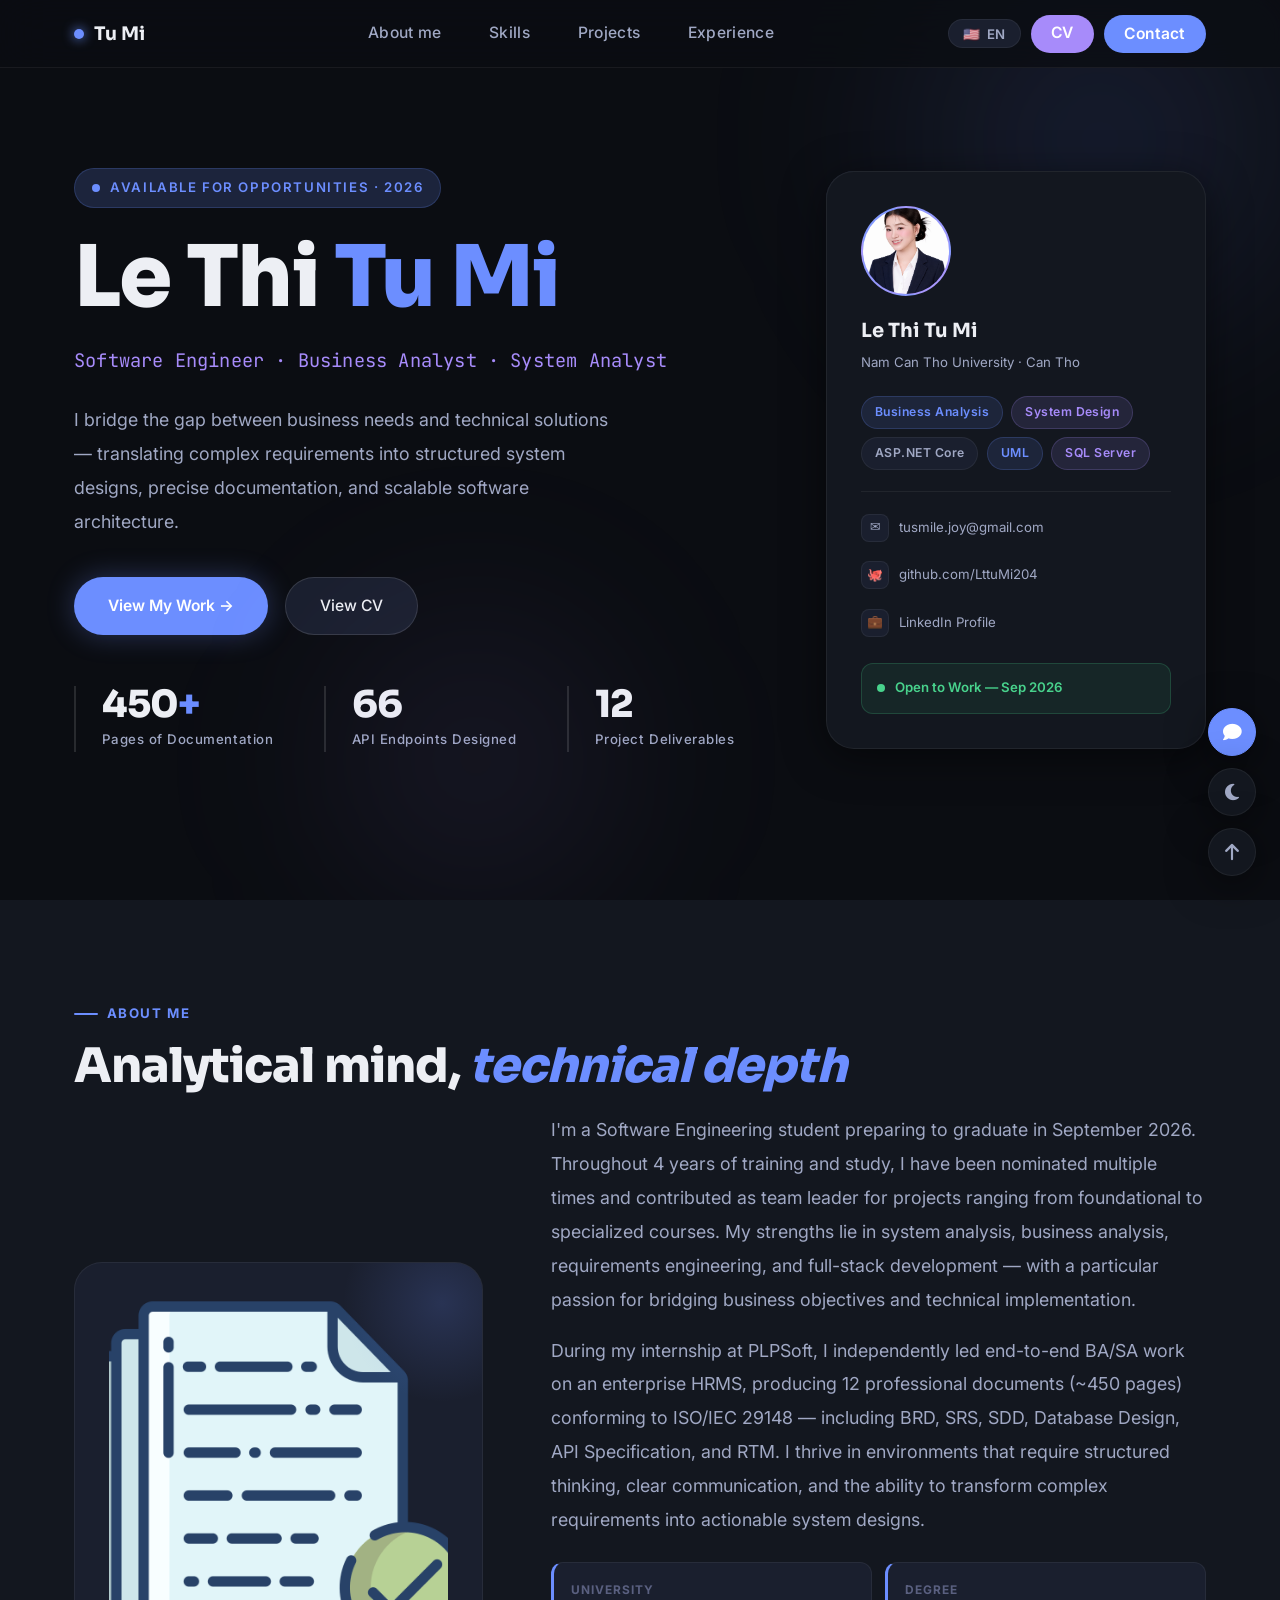
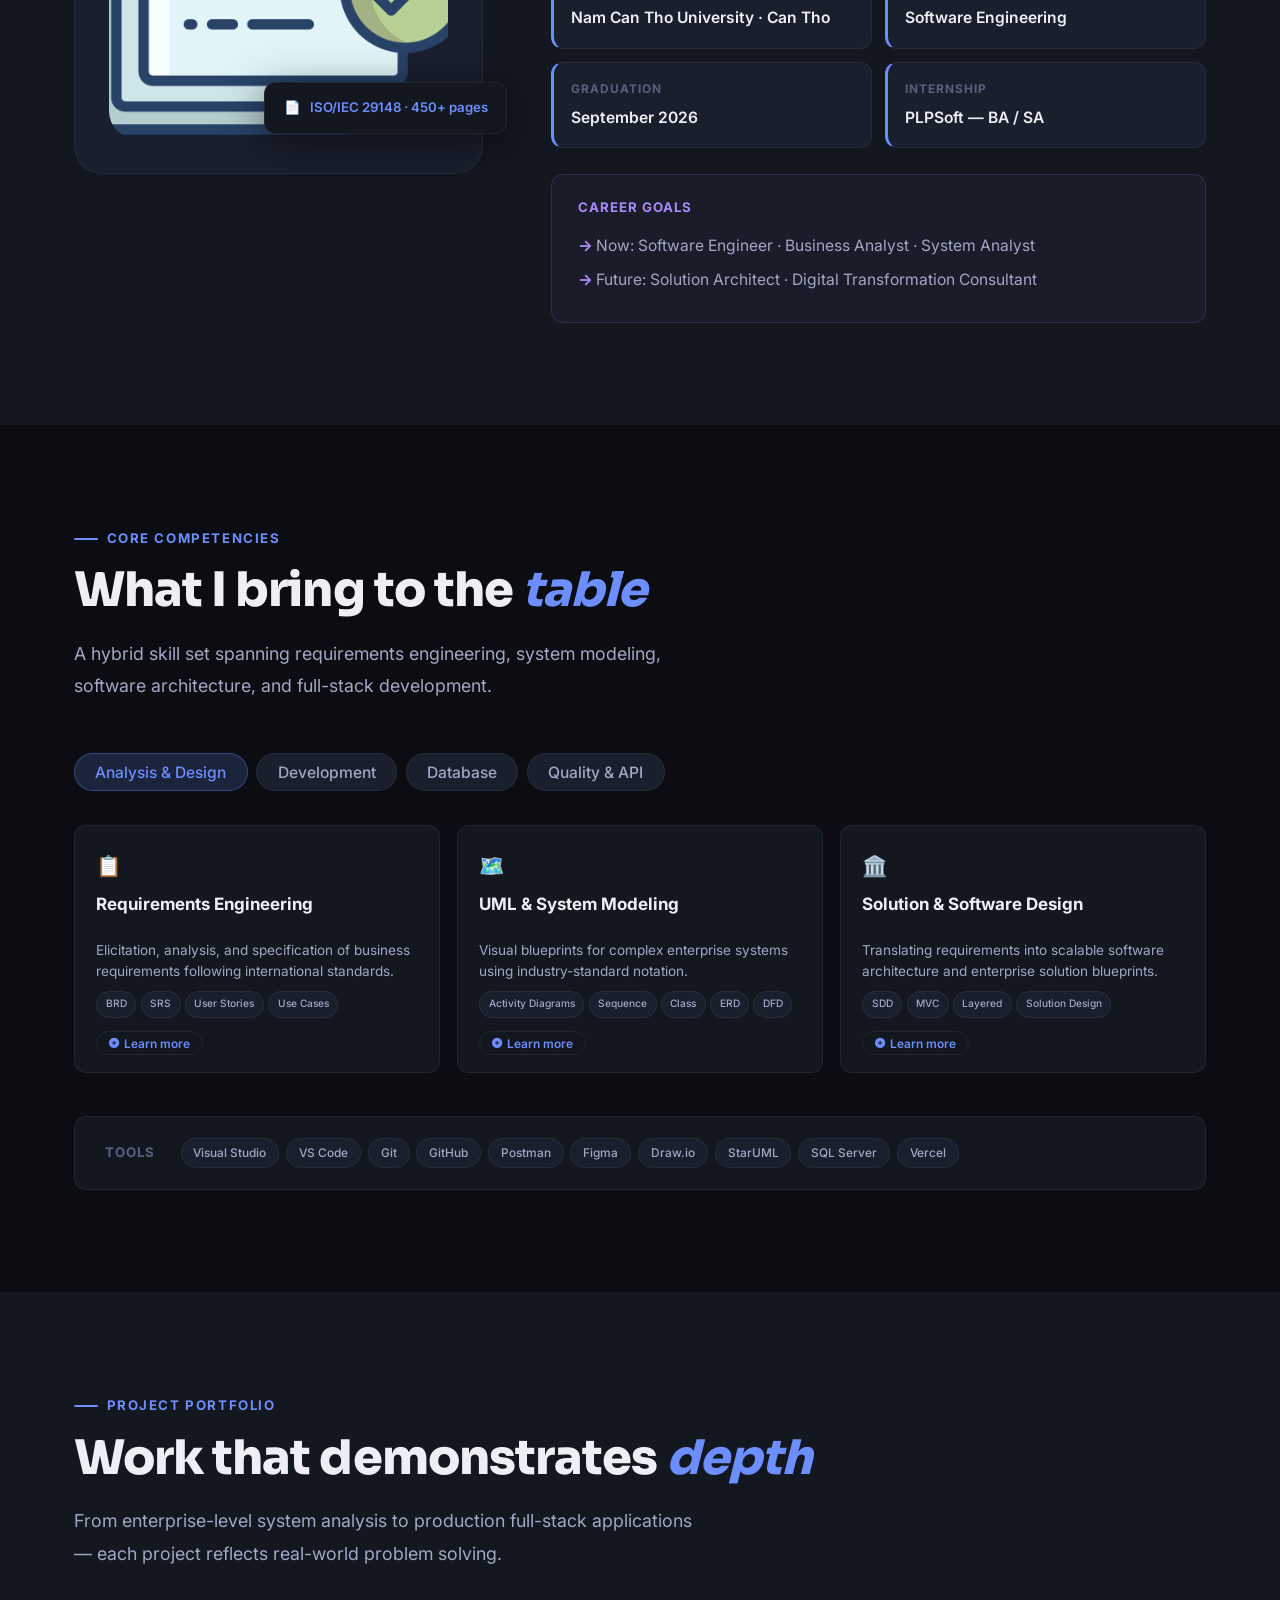
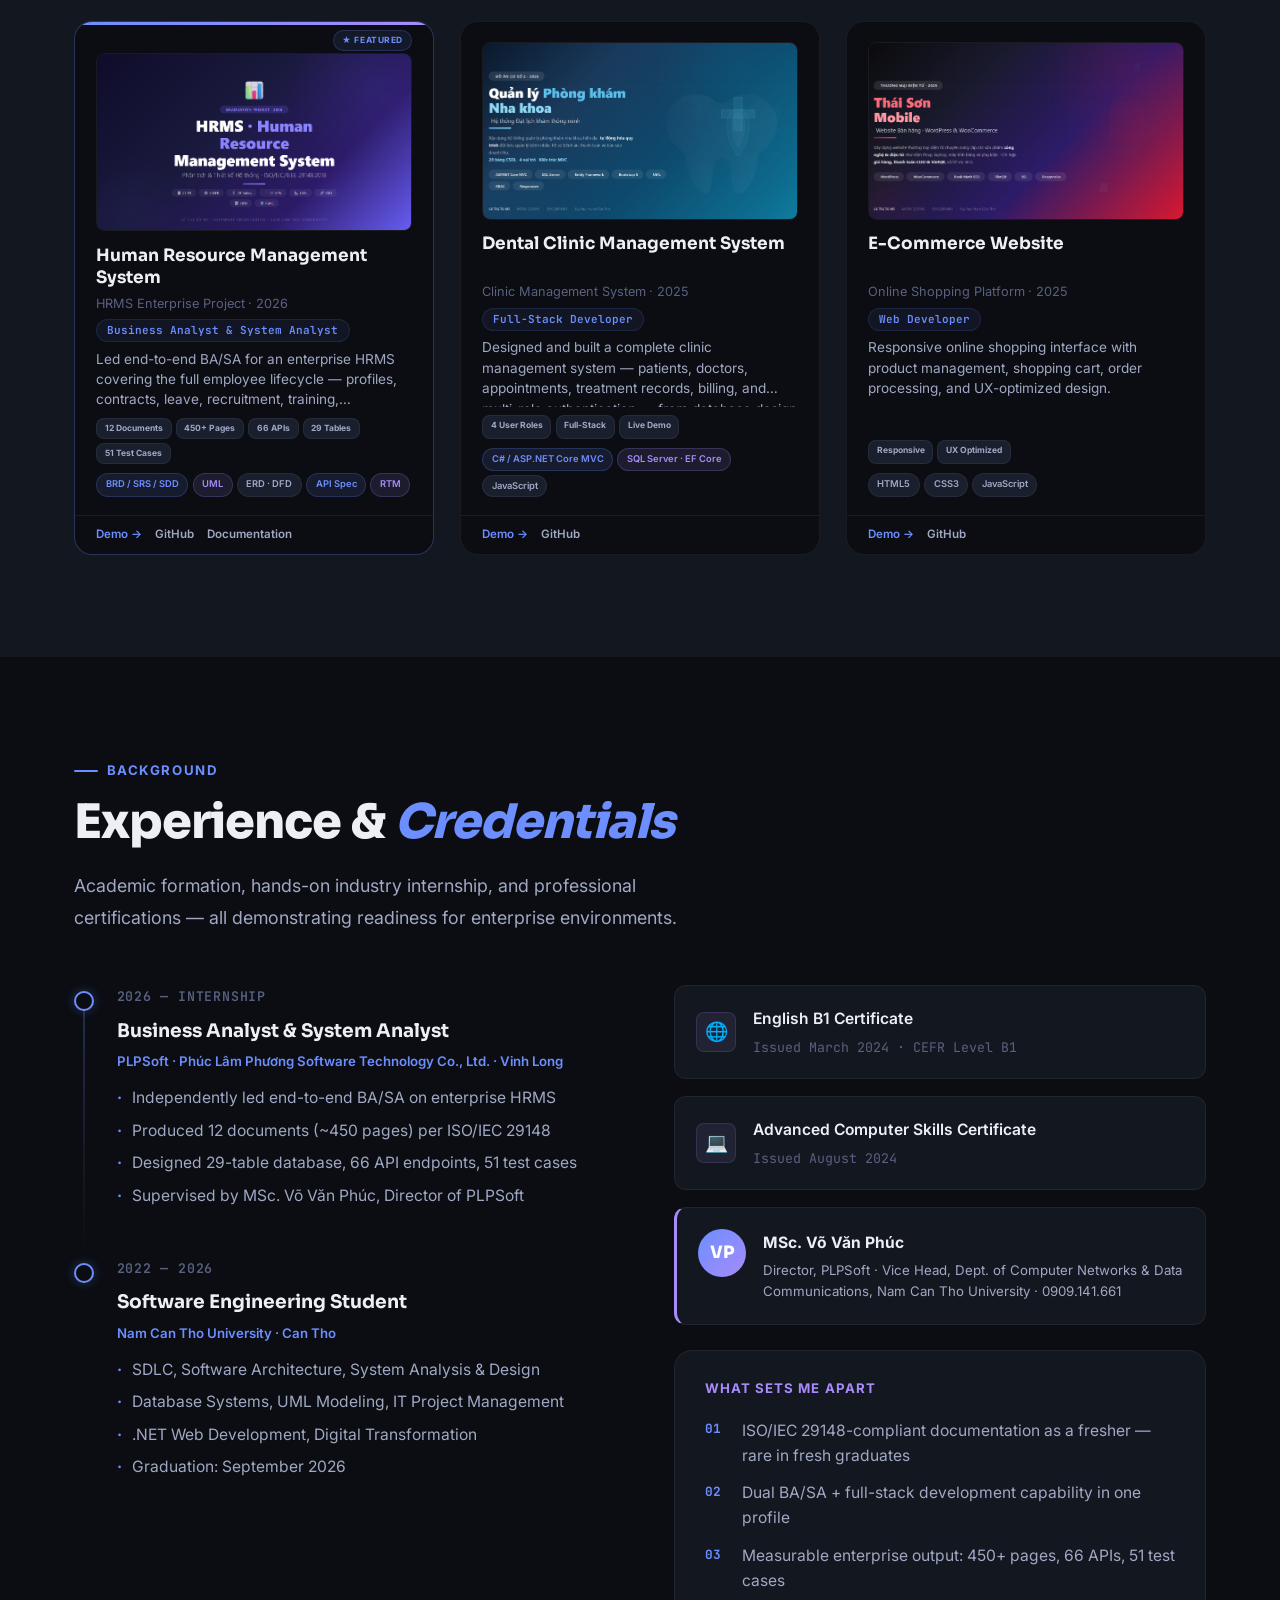
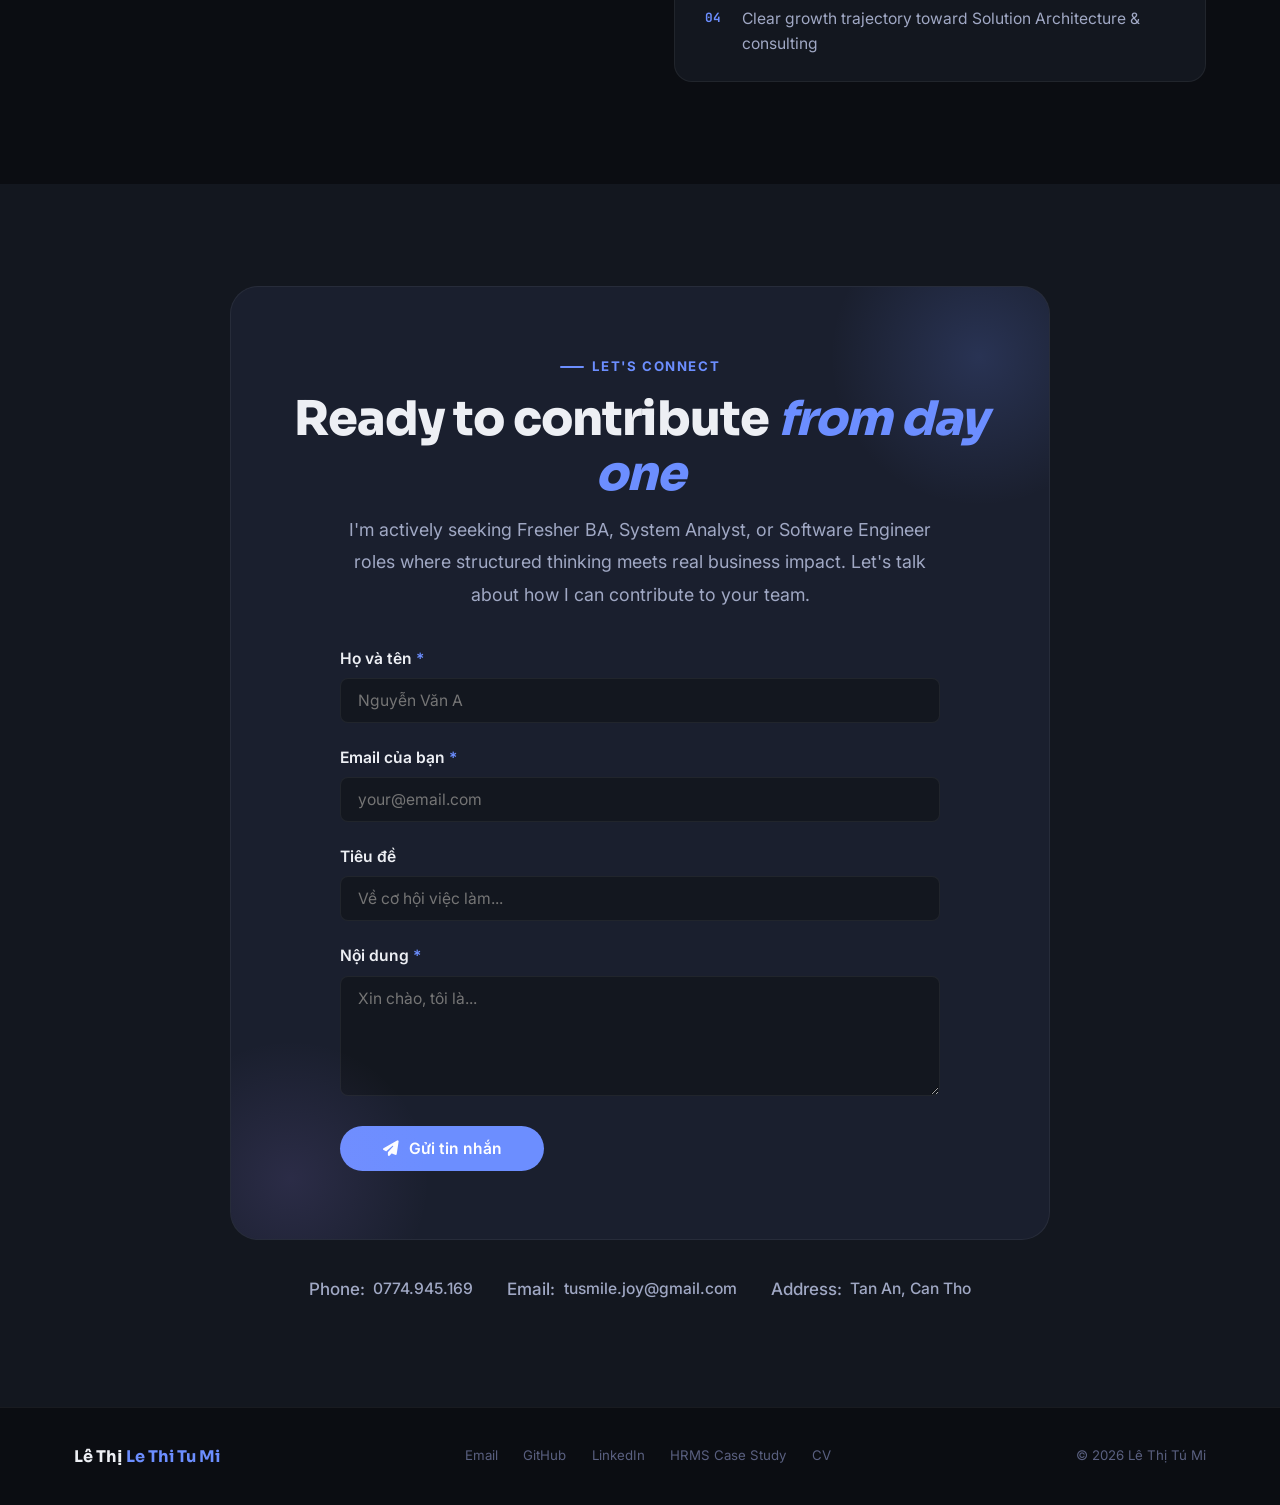
==== commit 3d2591de: "." ====
--- a/index.html
+++ b/index.html
@@ -5,6 +5,13 @@
   <meta charset="UTF-8" />
   <meta name="viewport" content="width=device-width,initial-scale=1.0" />
   <title>Le Thi Tu Mi — Software Engineer & Business Analyst</title>
+  
+  <!-- Favicon -->
+  <link rel="icon" type="image/png" href="assets/images/logotab.png" />
+  <link rel="shortcut icon" type="image/png" href="assets/images/logotab.png" />
+  <!-- Apple Touch Icon (cho iOS) -->
+  <link rel="apple-touch-icon" href="assets/images/logotab.png" />
+  
   <link rel="preconnect" href="https://fonts.googleapis.com" />
   <link rel="preconnect" href="https://fonts.gstatic.com" crossorigin />
   <link
@@ -3185,7 +3192,7 @@
       <a href="#projects" data-en="Projects" data-vi="Dự án">Projects</a>
       <a href="#experience" data-en="Experience" data-vi="Kinh nghiệm">Experience</a>
       <!-- Thêm vào nav-center -->
-      <a href="projects/danh-gia.html" data-en="Review" data-vi="Đánh giá">Đánh giá</a>
+      <!-- <a href="projects/danh-gia.html" data-en="Review" data-vi="Đánh giá">Đánh giá</a> -->
     </div>
     <div class="nav-right">
       <button class="nav-lang" id="langBtn" title="Switch language">
@@ -3244,7 +3251,7 @@
     <a href="#projects" data-en="Projects" data-vi="Dự án">Projects</a>
     <a href="#experience" data-en="Experience" data-vi="Kinh nghiệm">Experience</a>
     <!-- Thêm vào nav-center -->
-    <a href="projects/danh-gia.html" data-en="Review" data-vi="Đánh giá">Đánh giá</a>
+    <!-- <a href="projects/danh-gia.html" data-en="Review" data-vi="Đánh giá">Đánh giá</a> -->
     <a href="projects/cvweb.html" data-en="CV" data-vi="CV">CV</a>
     <a href="mailto:tusmile.joy@gmail.com" class="btn-primary" style="width:fit-content" data-en="Contact Me"
       data-vi="Liên hệ ngay">Contact Me</a>
@@ -4784,4 +4791,4 @@
   </script>
 </body>
 
-</html>+</html>
